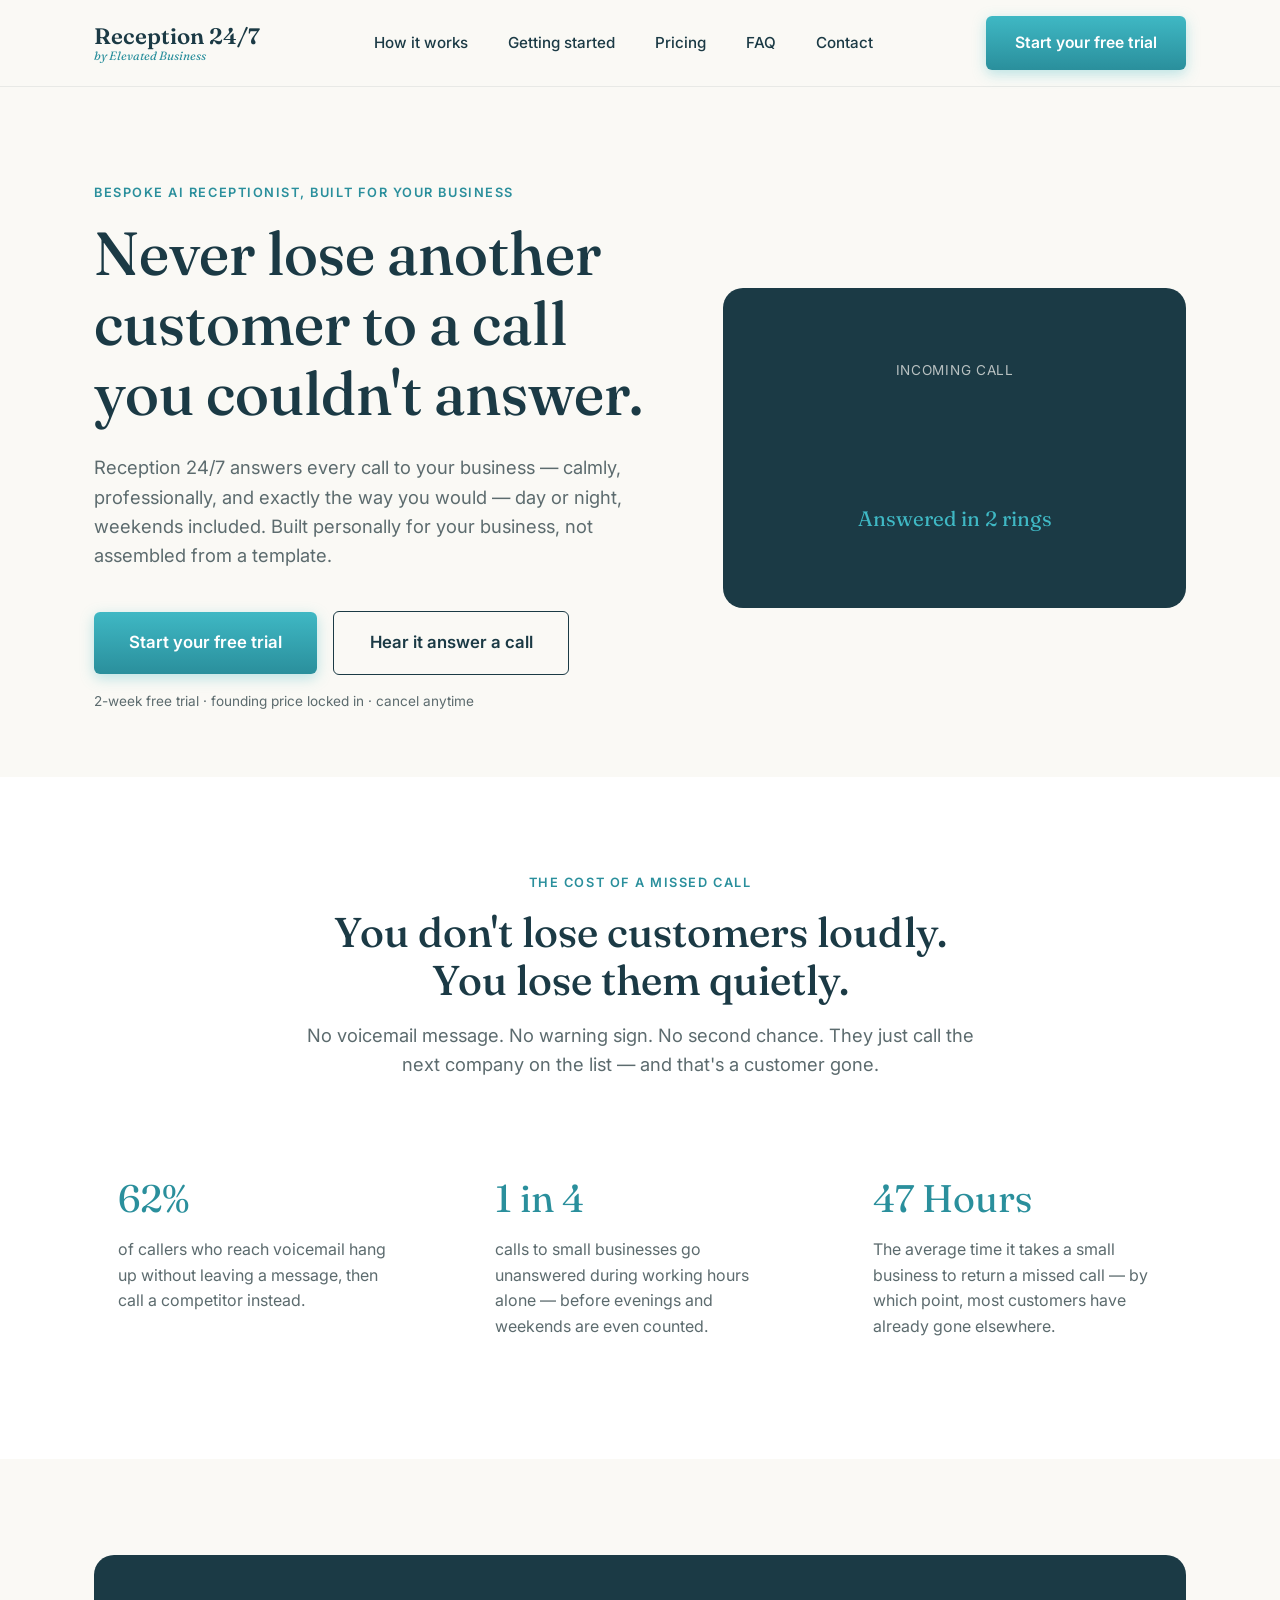
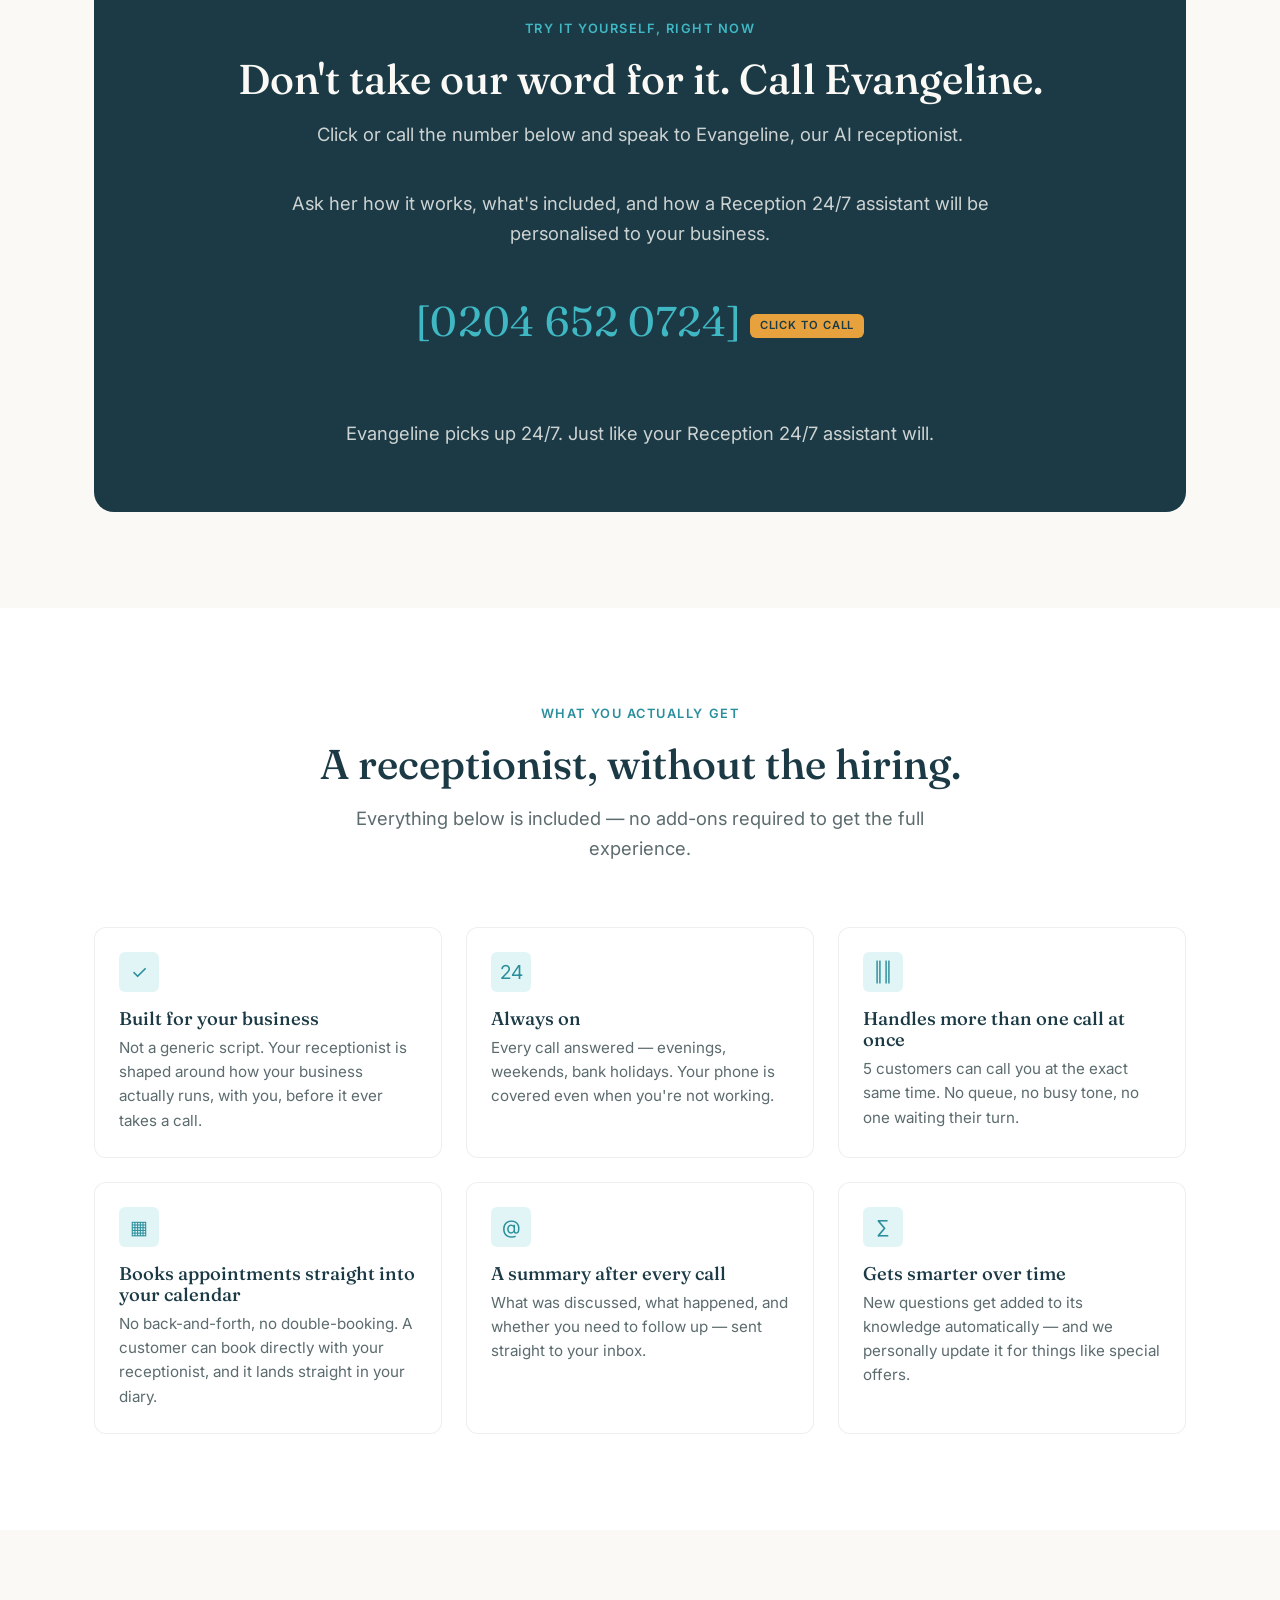
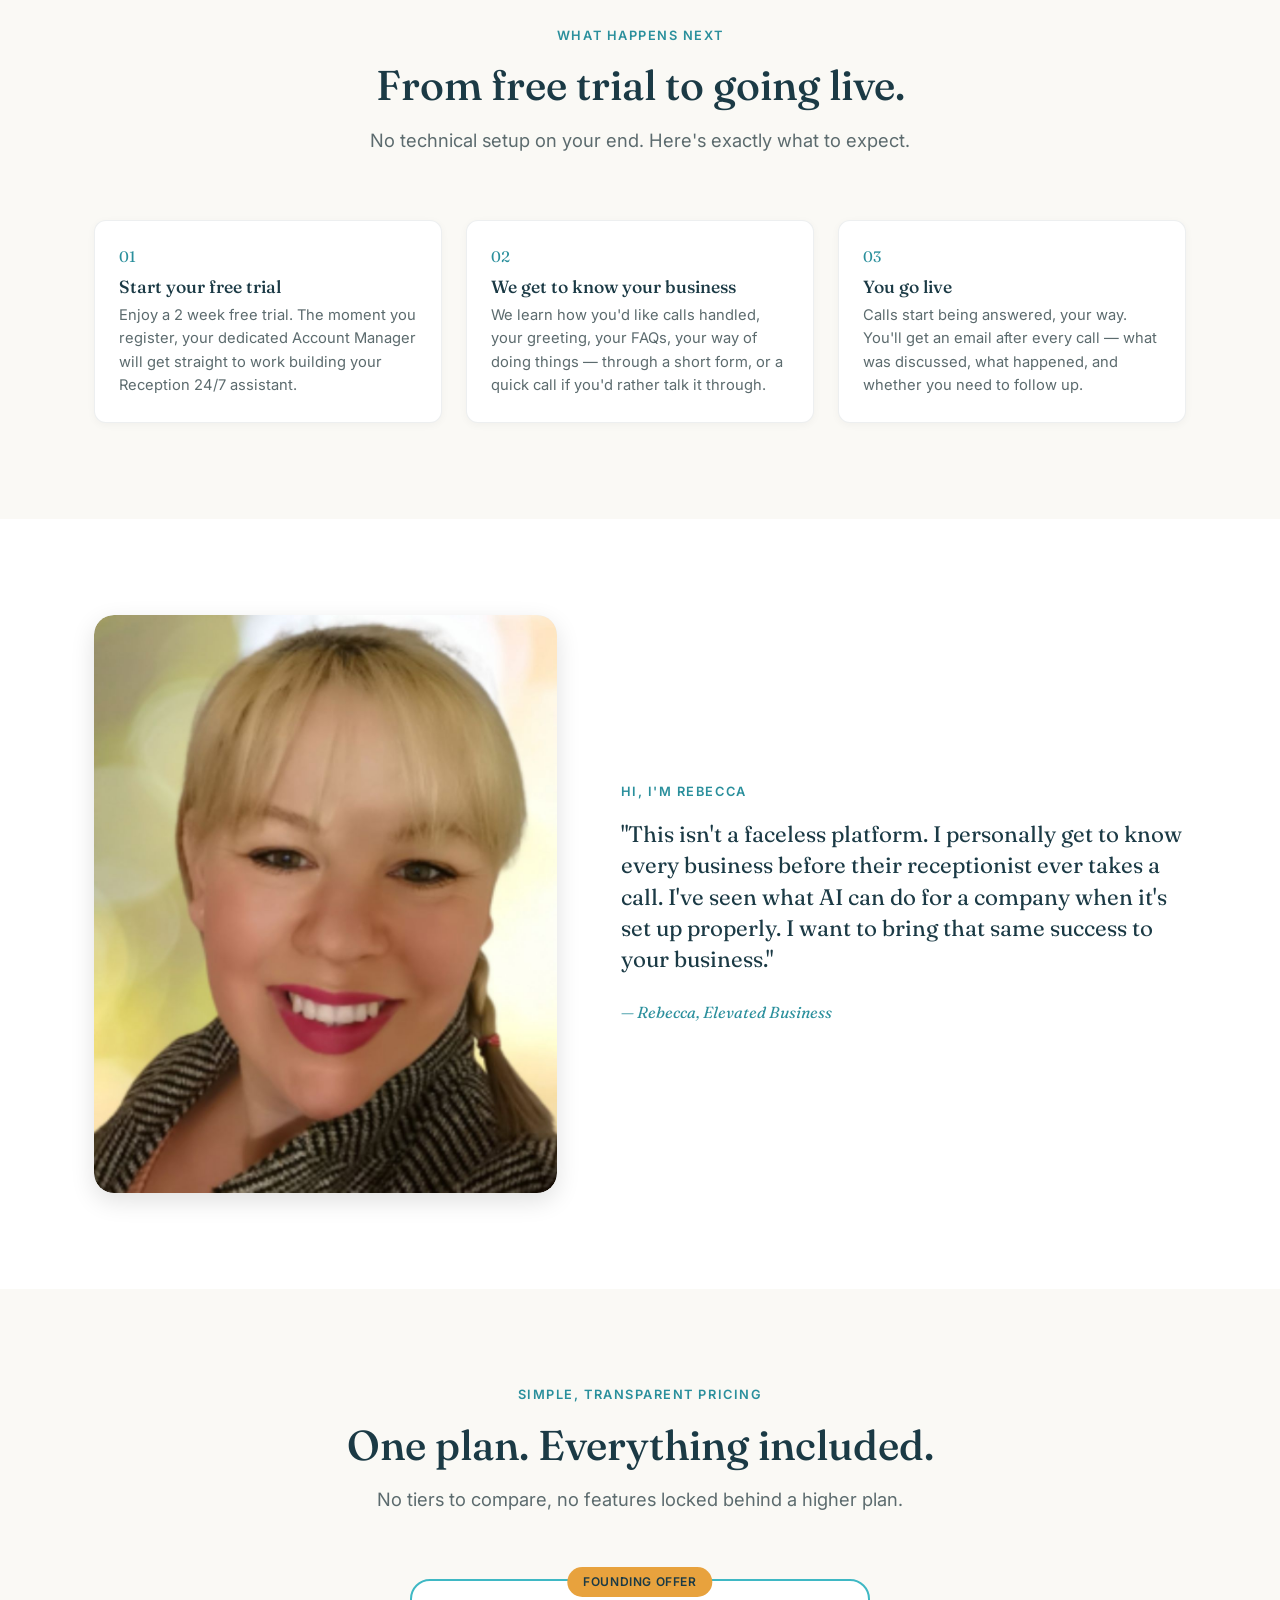
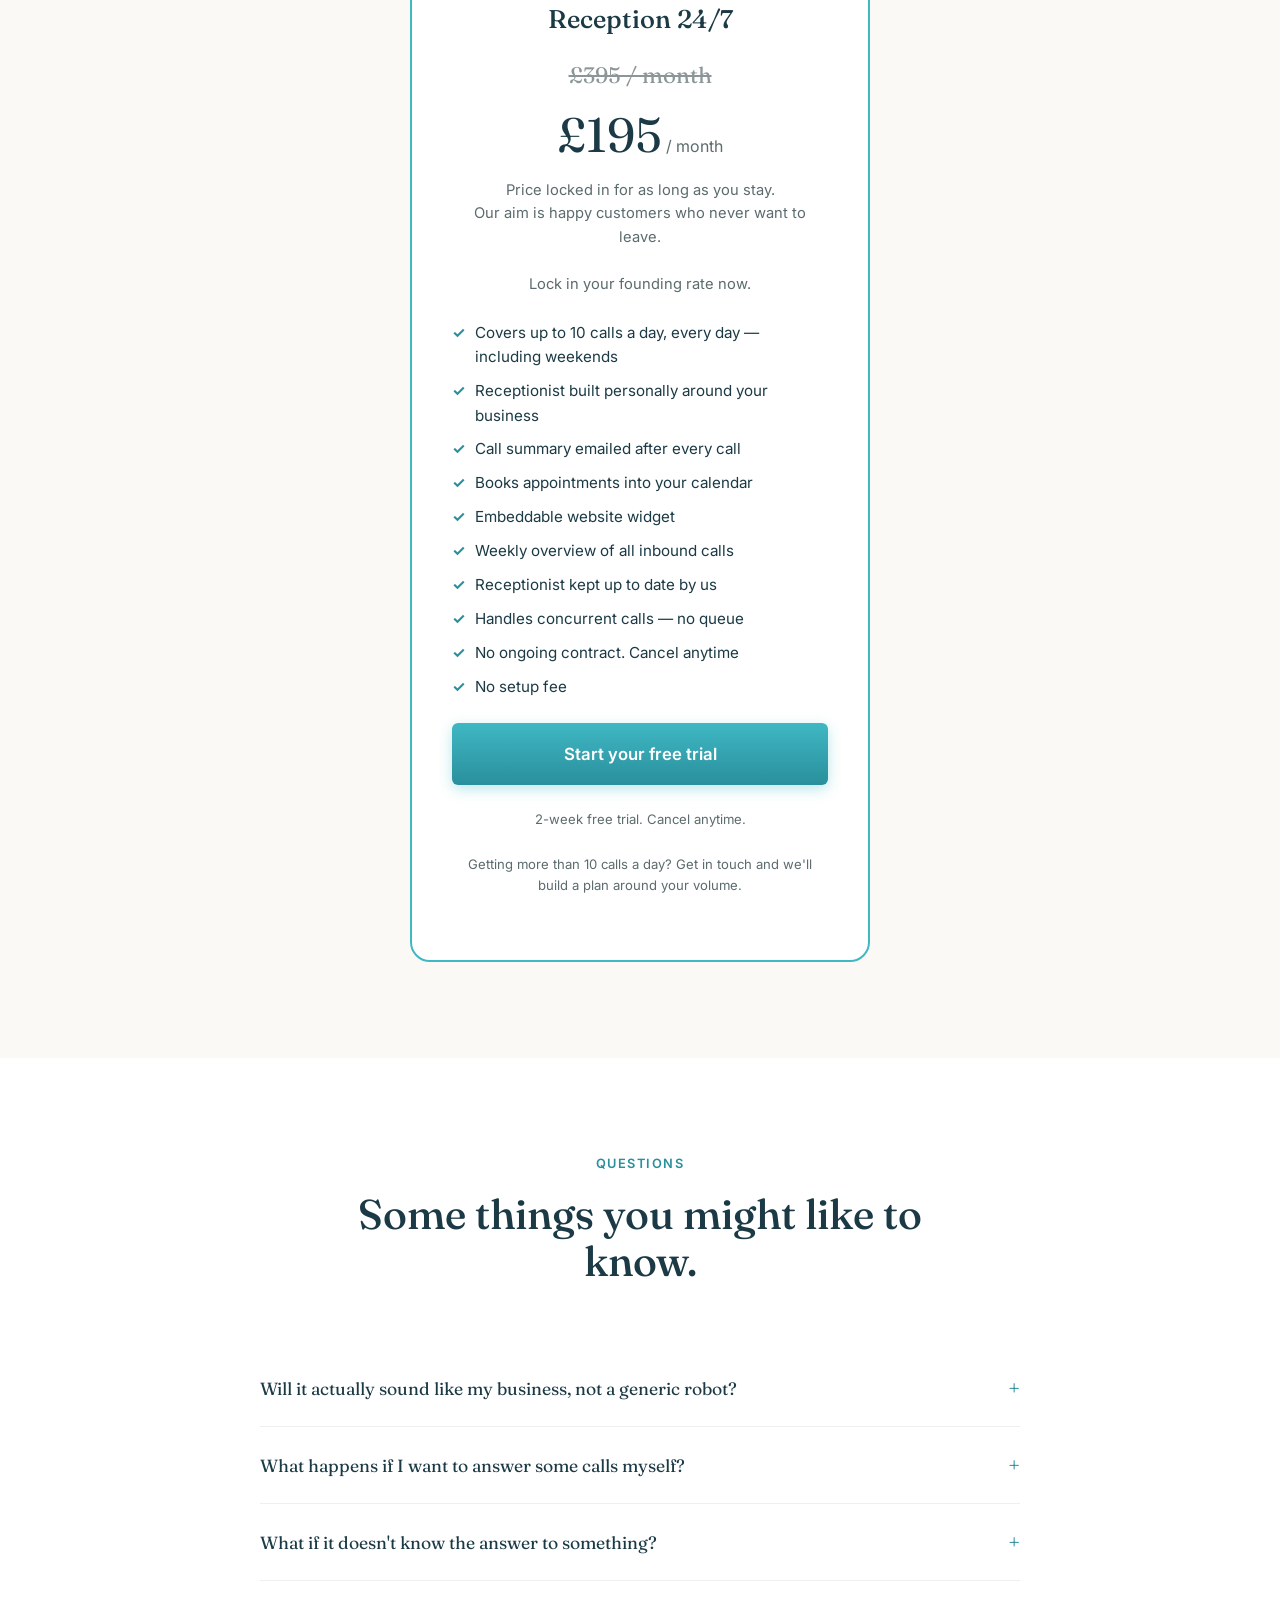
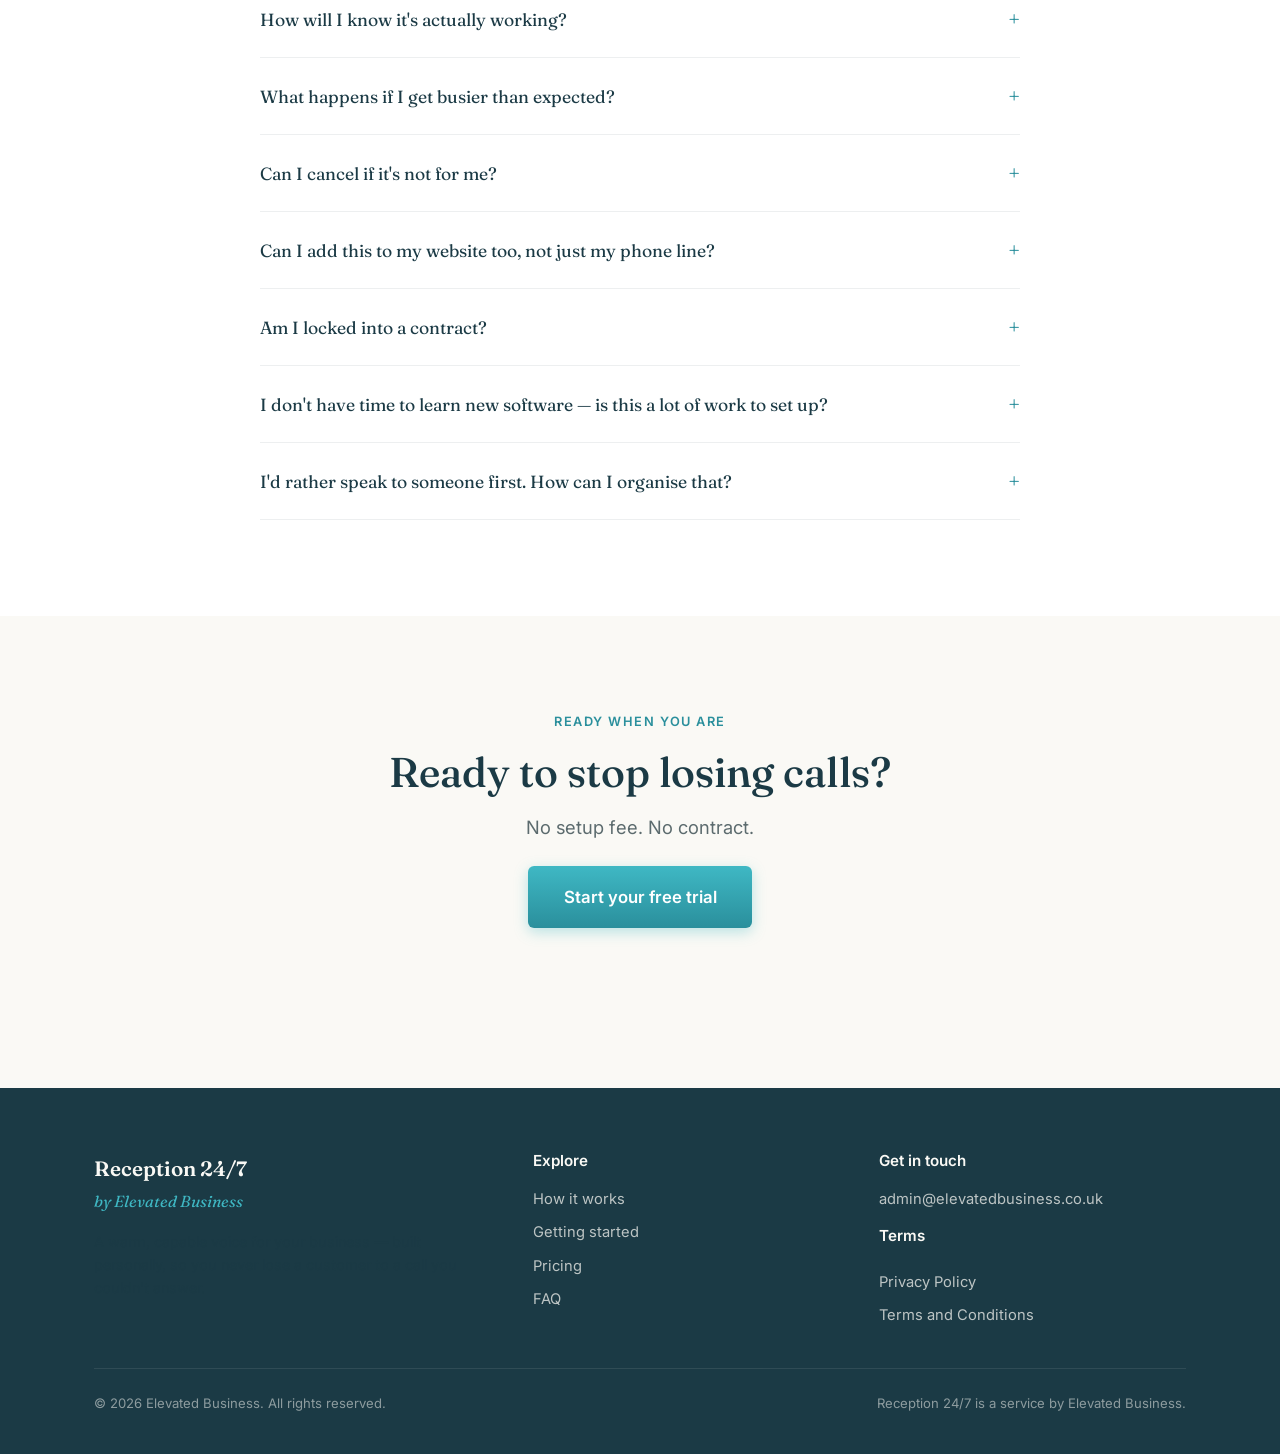
==== index.html @ e518d50b "-" ====
<!DOCTYPE html>
<html lang="en">
<head>
<meta charset="UTF-8">
<meta name="viewport" content="width=device-width, initial-scale=1.0">
<title>Reception 24/7 — Never miss another call | by Elevated Business</title>
<meta name="description" content="A warm, capable AI receptionist that answers every call, books appointments, and handles your customers like you would — built personally for your business, not assembled from a template.">

<!-- Google Fonts: Fraunces (display) + Inter (body) -->
<link rel="preconnect" href="https://fonts.googleapis.com">
<link rel="preconnect" href="https://fonts.gstatic.com" crossorigin>
<link href="https://fonts.googleapis.com/css2?family=Fraunces:ital,wght@0,400;0,500;0,600;1,400;1,500&family=Inter:wght@400;500;600;700&display=swap" rel="stylesheet">

<link rel="stylesheet" href="css/style.css">

<link rel="icon" type="image/png" href="/favicon-96x96.png" sizes="96x96" />
<link rel="icon" type="image/svg+xml" href="/favicon.svg" />
<link rel="shortcut icon" href="/favicon.ico" />
<link rel="apple-touch-icon" sizes="180x180" href="/apple-touch-icon.png" />
<meta name="apple-mobile-web-app-title" content="Reception 24/7" />
<link rel="manifest" href="/site.webmanifest" />
</head>
<body>

<!-- ================= HEADER ================= -->
<header class="site-header">
  <div class="container">
    <a href="#top" class="brand">
      <span class="brand-name">Reception 24/7</span>
      <span class="brand-byline">by Elevated Business</span>
    </a>
    <nav class="main-nav" aria-label="Main navigation">
      <ul>
        <li><a href="#how-it-works">How it works</a></li>
        <li><a href="#join">Getting started</a></li>
        <li><a href="#pricing">Pricing</a></li>
        <li><a href="#faq">FAQ</a></li>
        <li><a href="#contact">Contact</a></li>
      </ul>
    </nav>
    <div class="header-cta">
      <a href="#pricing" class="btn btn-primary">Start your free trial</a>
    </div>
    <button class="nav-toggle" aria-label="Open menu">☰</button>
  </div>
</header>

<!-- ================= HERO ================= -->
<section class="hero section-cream" id="top">
  <div class="container hero-grid">
    <div>
      <span class="eyebrow">Bespoke AI receptionist, built for your business</span>
      <h1>Never lose another customer to a call you couldn't answer.</h1>
      <p class="lede">Reception 24/7 answers every call to your business — calmly, professionally, and exactly the way you would — day or night, weekends included. Built personally for your business, not assembled from a template.</p>
      <div class="cta-row">
        <a href="#pricing" class="btn btn-primary btn-lg">Start your free trial</a>
        <a href="#demo" class="btn btn-ghost btn-lg">Hear it answer a call</a>
      </div>
      <p class="hero-note">2-week free trial · founding price locked in · cancel anytime</p>
    </div>
    <div class="hero-visual">
      <span class="call-label">Incoming call</span>
      <div class="waveform" aria-hidden="true">
        <span class="bar"></span><span class="bar"></span><span class="bar"></span><span class="bar"></span>
        <span class="bar"></span><span class="bar"></span><span class="bar"></span><span class="bar"></span>
        <span class="bar"></span><span class="bar"></span><span class="bar"></span><span class="bar"></span>
      </div>
      <span class="call-status">Answered in 2 rings</span>
    </div>
  </div>
</section>

<!-- ================= PROBLEM ================= -->
<section class="section-white">
  <div class="container">
    <div class="section-head">
      <span class="eyebrow">The cost of a missed call</span>
      <h2>You don't lose customers loudly. You lose them quietly.</h2>
      <p class="lede">No voicemail message. No warning sign. No second chance. They just call the next company on the list — and that's a customer gone.</p>
    </div>
    <div class="problem-grid">
      <div class="problem-card">
        <div class="stat">62%</div>
        <p>of callers who reach voicemail hang up without leaving a message, then call a competitor instead.</p>
      </div>
      <div class="problem-card">
        <div class="stat">1 in 4</div>
        <p>calls to small businesses go unanswered during working hours alone — before evenings and weekends are even counted.</p>
      </div>
      <div class="problem-card">
        <div class="stat">47 Hours</div>
        <p>The average time it takes a small business to return a missed call — by which point, most customers have already gone elsewhere.</p>
      </div>
    </div>
  </div>
</section>

<!-- ================= LIVE DEMO ================= -->
<section class="section-cream" id="demo">
  <div class="container">
    <div class="demo-block">
      <span class="eyebrow" style="color: var(--color-azure);">Try it yourself, right now</span>
      <h2>Don't take our word for it. Call Evangeline.</h2>
        <p class="lede">Click or call the number below and speak to Evangeline, our AI receptionist.</p>
        <p class="lede">Ask her how it works, what's included, and how a Reception 24/7 assistant will be personalised to your business.</p>
      <div class="demo-number">
        [0204 652 0724]<span class="placeholder-flag">Click to call</span>
      </div>
      <div class="waveform small" aria-hidden="true">
      <span class="bar"></span><span class="bar"></span><span class="bar"></span><span class="bar"></span>
        <span class="bar"></span><span class="bar"></span><span class="bar"></span><span class="bar"></span>
        <span class="bar"></span><span class="bar"></span><span class="bar"></span><span class="bar"></span>
      </div>
      <p class="lede" style="margin: 0 auto;">Evangeline picks up 24/7. Just like your Reception 24/7 assistant will.</p>
    </div>
  </div>
</section>

<!-- ================= HOW IT WORKS / FEATURES ================= -->
<section class="section-white" id="how-it-works">
  <div class="container">
    <div class="section-head">
      <span class="eyebrow">What you actually get</span>
      <h2>A receptionist, without the hiring.</h2>
      <p class="lede">Everything below is included — no add-ons required to get the full experience.</p>
    </div>
    <div class="feature-grid">
      <div class="feature-card">
        <div class="icon">✓</div>
        <h3>Built for your business</h3>
        <p>Not a generic script. Your receptionist is shaped around how your business actually runs, with you, before it ever takes a call.</p>
      </div>
      <div class="feature-card">
        <div class="icon">24</div>
        <h3>Always on</h3>
        <p>Every call answered — evenings, weekends, bank holidays. Your phone is covered even when you're not working.</p>
      </div>
      <div class="feature-card">
        <div class="icon">‖‖</div>
        <h3>Handles more than one call at once</h3>
        <p>5 customers can call you at the exact same time. No queue, no busy tone, no one waiting their turn.</p>
      </div>
      <div class="feature-card">
        <div class="icon">▦</div>
        <h3>Books appointments straight into your calendar</h3>
        <p>No back-and-forth, no double-booking. A customer can book directly with your receptionist, and it lands straight in your diary.</p>
      </div>
      <div class="feature-card">
        <div class="icon">@</div>
        <h3>A summary after every call</h3>
        <p>What was discussed, what happened, and whether you need to follow up — sent straight to your inbox.</p>
      </div>
      <div class="feature-card">
        <div class="icon">∑</div>
        <h3>Gets smarter over time</h3>
        <p>New questions get added to its knowledge automatically — and we personally update it for things like special offers.</p>
      </div>
    </div>
</section>

<!-- ================= WHAT HAPPENS WHEN YOU JOIN ================= -->
<section class="section-cream" id="join">
  <div class="container">
    <div class="section-head">
      <span class="eyebrow">What happens next</span>
      <h2>From free trial to going live.</h2>
      <p class="lede">No technical setup on your end. Here's exactly what to expect.</p>
    </div>
    <div class="journey-grid">
      <div class="journey-step">
        <div class="step-num">01</div>
        <h3>Start your free trial</h3>
        <p>Enjoy a 2 week free trial. The moment you register, your dedicated Account Manager will get straight to work building your Reception 24/7 assistant.</p>
      </div>
      <div class="journey-step">
        <div class="step-num">02</div>
        <h3>We get to know your business</h3>
        <p>We learn how you'd like calls handled, your greeting, your FAQs, your way of doing things — through a short form, or a quick call if you'd rather talk it through.</p>
      </div>
      <div class="journey-step">
        <div class="step-num">03</div>
        <h3>You go live</h3>
        <p>Calls start being answered, your way. You'll get an email after every call — what was discussed, what happened, and whether you need to follow up.</p>
      </div>
    </div>
  </div>
</section>

<!-- ================= TRUST / PERSONAL ================= -->
<section class="section-white">
  <div class="container trust-grid">
    <div class="trust-portrait">
      <img src="images/rebecca_portrait.jpg" alt="Rebecca, founder of Elevated Business">
    </div>
    <div>
      <span class="eyebrow">Hi, I'm Rebecca</span>
      <p class="trust-quote">"This isn't a faceless platform. I personally get to know every business before their receptionist ever takes a call. I've seen what AI can do for a company when it's set up properly. I want to bring that same success to your business."</p>
      <p class="trust-signature">— Rebecca, Elevated Business</p>
    </div>
  </div>
</section>

<!-- ================= PRICING ================= -->
<section class="section-cream" id="pricing">
  <div class="container">
    <div class="section-head">
      <span class="eyebrow">Simple, transparent pricing</span>
      <h2>One plan. Everything included.</h2>
      <p class="lede">No tiers to compare, no features locked behind a higher plan.</p>
    </div>
    <div class="pricing-wrap">
      <div class="pricing-card">
      <span class="pricing-badge">Founding Offer</span>        <h3>Reception 24/7</h3>
        <div class="price-row">
<span class="price-strike">£395 / month</span>
  <div class="price-main">
    <span class="price-now">£195</span>
    <span class="price-period">/ month</span>
  </div>
</div>
        <p class="price-sub">Price locked in for as long as you stay.<br>Our aim is happy customers who never want to leave.</p>
        <p class="price-sub price-sub-urgent">Lock in your founding rate now.</p>
        <ul class="price-features">
          <li><span class="tick">✓</span> Covers up to 10 calls a day, every day — including weekends</li>
          <li><span class="tick">✓</span> Receptionist built personally around your business</li>
          <li><span class="tick">✓</span> Call summary emailed after every call</li>
          <li><span class="tick">✓</span> Books appointments into your calendar</li>
          <li><span class="tick">✓</span> Embeddable website widget</li>
          <li><span class="tick">✓</span> Weekly overview of all inbound calls</li>
          <li><span class="tick">✓</span> Receptionist kept up to date by us</li>
          <li><span class="tick">✓</span> Handles concurrent calls — no queue</li>
          <li><span class="tick">✓</span> No ongoing contract. Cancel anytime</li>
          <li><span class="tick">✓</span> No setup fee</li>
        </ul>
        <a href="https://buy.stripe.com/aFa28q2HSdRKf3qeQ1fnO00" class="btn btn-primary btn-lg" style="width: 100%;">Start your free trial</a>
        <p class="price-fineprint">2-week free trial. Cancel anytime.</p>
        <p class="price-fineprint">Getting more than 10 calls a day? Get in touch and we'll build a plan around your volume.</p>
      </div>
    </div>
  </div>
</section>

<!-- ================= FAQ ================= -->
<section class="section-white" id="faq">
  <div class="container">
    <div class="section-head">
      <span class="eyebrow">Questions</span>
      <h2>Some things you might like to know.</h2>
    </div>
    <div class="faq-list">

      <div class="faq-item">
        <button class="faq-question" aria-expanded="false">
          <span>Will it actually sound like my business, not a generic robot?</span>
          <span class="faq-toggle" aria-hidden="true">+</span>
        </button>
        <div class="faq-answer">
          <div class="faq-answer-inner">
            <p>Every receptionist is built bespoke for you, not handed over as a template. Before yours ever takes a real call, we go through your greeting, your common questions, and how you'd like things handled, together. You'll hear it before it goes live.</p>
          </div>
        </div>
      </div>

      <div class="faq-item">
        <button class="faq-question" aria-expanded="false">
          <span>What happens if I want to answer some calls myself?</span>
          <span class="faq-toggle" aria-hidden="true">+</span>
        </button>
        <div class="faq-answer">
          <div class="faq-answer-inner">
            <p>You can add a time delay on when your Receptionists answers calls, giving you time to answer if you wish, and forward on to Reception 24/7 if you're too busy.</p>
          </div>
        </div>
      </div>

      <div class="faq-item">
        <button class="faq-question" aria-expanded="false">
          <span>What if it doesn't know the answer to something?</span>
          <span class="faq-toggle" aria-hidden="true">+</span>
        </button>
        <div class="faq-answer">
          <div class="faq-answer-inner">
            <p>Any new question the AI Receptionist can't answer gets added to its knowledge, and we personally review and update it for anything seasonal — like changed hours over Christmas. It only gets better the longer it runs.</p>
          </div>
        </div>
      </div>

      <div class="faq-item">
        <button class="faq-question" aria-expanded="false">
          <span>How will I know it's actually working?</span>
          <span class="faq-toggle" aria-hidden="true">+</span>
        </button>
        <div class="faq-answer">
          <div class="faq-answer-inner">
            <p>You'll get a summary after every single call — what was discussed, what happened, and whether you need to do anything next. You'll also get a weekly overview so you can see the full picture at a glance. Nothing happens silently.</p>
          </div>
        </div>
      </div>

      <div class="faq-item">
        <button class="faq-question" aria-expanded="false">
          <span>What happens if I get busier than expected?</span>
          <span class="faq-toggle" aria-hidden="true">+</span>
        </button>
        <div class="faq-answer">
          <div class="faq-answer-inner">
            <p>Your plan comfortably covers up to 10 calls a day, every day, including weekends (or 300 calls per month). Consistently going beyond that usually means it's time for a plan built around your actual volume — get in touch and we'll sort that with you.</p>
          </div>
        </div>
      </div>

      <div class="faq-item">
        <button class="faq-question" aria-expanded="false">
          <span>Can I cancel if it's not for me?</span>
          <span class="faq-toggle" aria-hidden="true">+</span>
        </button>
        <div class="faq-answer">
          <div class="faq-answer-inner">
            <p>Yes, you can cancel anytime. This includes during your free trial, before you're ever charged. There's no contract, just a simple month-to-month plan, so you're never locked into anything.</p>
          </div>
        </div>
      </div>

      <div class="faq-item">
        <button class="faq-question" aria-expanded="false">
          <span>Can I add this to my website too, not just my phone line?</span>
          <span class="faq-toggle" aria-hidden="true">+</span>
        </button>
        <div class="faq-answer">
          <div class="faq-answer-inner">
            <p>Sure can. We'll creat an embeddable voice widget that lets visitors speak to your receptionist directly from your own website. We'll even install the widget for you.</p>
          </div>
        </div>
      </div>

      <div class="faq-item">
        <button class="faq-question" aria-expanded="false">
          <span>Am I locked into a contract?</span>
          <span class="faq-toggle" aria-hidden="true">+</span>
        </button>
        <div class="faq-answer">
          <div class="faq-answer-inner">
            <p>No. It's month to month, with no contract and no commitment beyond that. Your founding price stays locked in for as long as you stay with us — but you're never tied in.</p>
          </div>
        </div>
      </div>

      <div class="faq-item">
        <button class="faq-question" aria-expanded="false">
          <span>I don't have time to learn new software — is this a lot of work to set up?</span>
          <span class="faq-toggle" aria-hidden="true">+</span>
        </button>
        <div class="faq-answer">
          <div class="faq-answer-inner">
            <p>None at all on your end. We build your receptionist for you. Most information can be gathered from your website, through a short form or a quick call, and there's nothing to install, configure, or manage yourself.</p>
          </div>
        </div>
      </div>

      <div class="faq-item">
        <button class="faq-question" aria-expanded="false">
          <span>I'd rather speak to someone first. How can I organise that?</span>
          <span class="faq-toggle" aria-hidden="true">+</span>
        </button>
        <div class="faq-answer">
          <div class="faq-answer-inner">
            <p>Simply drop us an email at admin@elevatedbusiness.co.uk and we'll organise a convenient time to meet online.</p>
          </div>
        </div>
      </div>

    </div>
  </div>
</section>

<!-- ================= FINAL CTA ================= -->
<section class="section-cream" id="final-cta">
  <div class="container">
    <div class="section-head">
      <span class="eyebrow">Ready when you are</span>
      <h2>Ready to stop losing calls?</h2>
      <p class="lede">No setup fee. No contract.</p>
      <a href="#pricing" class="btn btn-primary btn-lg">Start your free trial</a>
    </div>
  </div>
</section>

<!-- ================= FOOTER / CONTACT ================= -->
<footer class="site-footer" id="contact">
  <div class="container">
    <div class="footer-grid">
      <div>
        <span class="brand-name" style="color: var(--color-cream); font-size: 1.3rem;">Reception 24/7</span>
        <p class="byline" style="color: var(--color-azure); display: block; margin-top: 0.2rem; margin-bottom: var(--space-sm);">by Elevated Business</p>
        <p style="font-size: 0.9rem; max-width: 28em;">A warm, capable voice for your business — built personally, so you never lose a customer to a call you couldn't answer.</p>
      </div>
      <div>
        <h4>Explore</h4>
        <ul>
          <li><a href="#how-it-works">How it works</a></li>
          <li><a href="#join">Getting started</a></li>
          <li><a href="#pricing">Pricing</a></li>
          <li><a href="#faq">FAQ</a></li>
        </ul>
      </div>
      <div>
        <h4>Get in touch</h4>
        <ul>
          <li><a href="mailto:admin@elevatedbusiness.co.uk">admin@elevatedbusiness.co.uk</a></li>
          <p ___
          </p>
          <h4>Terms</h4>
        <ul>
          <li><a href="https://elevatedbusiness.co.uk/privacy-policy">Privacy Policy</a></li>
          <li><a href="https://elevatedbusiness.co.uk/terms-conditions">Terms and Conditions</a></li>
        </ul>
      </div>
    </div>
    <div class="footer-bottom">
      <span>&copy; 2026 Elevated Business. All rights reserved.</span>
      <span>Reception 24/7 is a service by Elevated Business.</span>
    </div>
  </div>
</footer>

<script src="js/main.js"></script>
</body>
</html>
---- css/style.css ----
/* ============================================
   Reception 24/7 — by Elevated Business
   ============================================ */

:root {
  /* Color tokens */
  --color-ink: #1B3A45;
  --color-azure: #3FB8C4;
  --color-azure-deep: #2A8F9C;
  --color-cream: #FAF9F5;
  --color-slate: #5C6B6E;
  --color-gold: #E8A23D;
  --color-white: #FFFFFF;
  --color-ink-10: rgba(27, 58, 69, 0.08);
  --color-ink-20: rgba(27, 58, 69, 0.16);

  /* Type */
  --font-display: 'Fraunces', Georgia, serif;
  --font-body: 'Inter', -apple-system, BlinkMacSystemFont, 'Segoe UI', sans-serif;

  /* Spacing scale */
  --space-xs: 0.5rem;
  --space-sm: 1rem;
  --space-md: 1.5rem;
  --space-lg: 2.5rem;
  --space-xl: 4rem;
  --space-2xl: 6rem;

  /* Radius */
  --radius-sm: 6px;
  --radius-md: 12px;
  --radius-lg: 20px;

  /* Container */
  --max-width: 1140px;
}

/* ---------- Reset ---------- */
* { margin: 0; padding: 0; box-sizing: border-box; }

html { scroll-behavior: smooth; }

@media (prefers-reduced-motion: reduce) {
  html { scroll-behavior: auto; }
  *, *::before, *::after {
    animation-duration: 0.01ms !important;
    animation-iteration-count: 1 !important;
    transition-duration: 0.01ms !important;
  }
}

body {
  font-family: var(--font-body);
  color: var(--color-ink);
  background: var(--color-cream);
  line-height: 1.6;
  font-size: 16px;
  -webkit-font-smoothing: antialiased;
}

img { max-width: 100%; display: block; }

a {
  color: inherit;
  text-decoration: none;
}

button {
  font-family: inherit;
  cursor: pointer;
  border: none;
  background: none;
}

ul { list-style: none; }

/* ---------- Typography ---------- */
h1, h2, h3, h4 {
  font-family: var(--font-display);
  font-weight: 500;
  line-height: 1.15;
  color: var(--color-ink);
}

h1 { font-size: clamp(2.4rem, 5vw, 3.8rem); }
h2 { font-size: clamp(1.8rem, 3.5vw, 2.6rem); }
h3 { font-size: clamp(1.3rem, 2.5vw, 1.6rem); }

p { color: var(--color-ink); }

.eyebrow {
  font-family: var(--font-body);
  font-size: 0.8rem;
  font-weight: 600;
  letter-spacing: 0.12em;
  text-transform: uppercase;
  color: var(--color-azure-deep);
  display: block;
  margin-bottom: var(--space-sm);
}

.lede {
  font-size: 1.15rem;
  color: var(--color-slate);
  max-width: 38em;
}

.byline {
  font-family: var(--font-display);
  font-style: italic;
  font-size: 1rem;
  color: var(--color-azure-deep);
  font-weight: 400;
}

/* ---------- Layout ---------- */
.container {
  max-width: var(--max-width);
  margin: 0 auto;
  padding: 0 var(--space-md);
}

section {
  padding: var(--space-2xl) 0;
}

.section-cream { background: var(--color-cream); }
.section-white { background: var(--color-white); }
.section-ink {
  background: var(--color-ink);
  color: var(--color-cream);
}
.section-ink h2, .section-ink h3 { color: var(--color-cream); }
.section-ink p { color: rgba(250, 249, 245, 0.8); }

.section-head {
  text-align: center;
  max-width: 42em;
  margin: 0 auto var(--space-xl);
}
.section-head .lede { margin: var(--space-sm) auto 0; }

/* ---------- Buttons ---------- */
.btn {
  display: inline-flex;
  align-items: center;
  justify-content: center;
  gap: 0.5rem;
  padding: 0.9rem 1.8rem;
  border-radius: var(--radius-sm);
  font-weight: 600;
  font-size: 0.98rem;
  transition: transform 0.15s ease, box-shadow 0.15s ease, background 0.15s ease;
  white-space: nowrap;
}

.btn-primary {
  background: linear-gradient(180deg, var(--color-azure) 0%, var(--color-azure-deep) 100%);
  color: var(--color-white);
  box-shadow: 0 4px 14px rgba(63, 184, 196, 0.35);
  transition: all 0.2s ease;
}
.btn-primary:hover {
  background: linear-gradient(180deg, var(--color-azure-deep) 0%, var(--color-azure-deep) 100%);
  color: var(--color-white);
  transform: translateY(-2px);
  box-shadow: 0 6px 20px rgba(63, 184, 196, 0.45);
}

.btn-ghost {
  background: transparent;
  color: var(--color-ink);
  border: 1.5px solid var(--color-ink);
}
.btn-ghost:hover {
  background: var(--color-ink);
  color: var(--color-cream);
}

.btn-ghost-light {
  background: transparent;
  color: var(--color-cream);
  border: 1.5px solid rgba(250, 249, 245, 0.4);
}
.btn-ghost-light:hover {
  background: var(--color-cream);
  color: var(--color-ink);
}

.btn-lg { padding: 1.1rem 2.2rem; font-size: 1.05rem; }

.cta-row {
  display: flex;
  gap: var(--space-sm);
  flex-wrap: wrap;
  align-items: center;
}

/* ---------- Header / Nav ---------- */
.site-header {
  position: sticky;
  top: 0;
  z-index: 100;
  background: rgba(250, 249, 245, 0.92);
  backdrop-filter: blur(8px);
  border-bottom: 1px solid var(--color-ink-10);
}

.site-header .container {
  display: flex;
  align-items: center;
  justify-content: space-between;
  padding-top: var(--space-sm);
  padding-bottom: var(--space-sm);
  position: relative;
}

.brand {
  display: flex;
  flex-direction: column;
  line-height: 1.1;
}
.brand-name {
  font-family: var(--font-display);
  font-size: 1.4rem;
  font-weight: 600;
  color: var(--color-ink);
}
.brand-byline {
  font-family: var(--font-display);
  font-style: italic;
  font-size: 0.75rem;
  color: var(--color-azure-deep);
}

.main-nav ul {
  display: flex;
  gap: var(--space-lg);
}
.main-nav a {
  font-size: 0.95rem;
  font-weight: 500;
  color: var(--color-ink);
  transition: color 0.15s ease;
}
.main-nav a:hover { color: var(--color-azure-deep); }

.nav-toggle {
  display: none;
  font-size: 1.6rem;
  color: var(--color-ink);
}

@media (max-width: 768px) {
  .main-nav { display: none; }
  .header-cta { display: none; }
  .nav-toggle { display: block; }

  .main-nav.nav-open {
    display: block;
    position: absolute;
    top: 100%;
    left: 0;
    right: 0;
    background: var(--color-cream);
    border-bottom: 1px solid var(--color-ink-10);
    padding: var(--space-sm) 0;
  }
  .main-nav.nav-open ul {
    flex-direction: column;
    gap: var(--space-sm);
    padding: 0 var(--space-md);
  }
}

/* ---------- Hero ---------- */
.hero {
  padding: var(--space-2xl) 0 var(--space-xl);
}

.hero-grid {
  display: grid;
  grid-template-columns: 1.1fr 0.9fr;
  gap: var(--space-xl);
  align-items: center;
}

@media (max-width: 900px) {
  .hero-grid { grid-template-columns: 1fr; }
}

.hero h1 { margin-bottom: var(--space-md); }

.hero .lede { margin-bottom: var(--space-lg); }

.hero-note {
  margin-top: var(--space-sm);
  font-size: 0.85rem;
  color: var(--color-slate);
}

.hero-visual {
  background: var(--color-ink);
  border-radius: var(--radius-lg);
  padding: var(--space-lg);
  position: relative;
  overflow: hidden;
  min-height: 320px;
  display: flex;
  flex-direction: column;
  justify-content: center;
  align-items: center;
  gap: var(--space-sm);
}

.hero-visual .call-label {
  color: var(--color-cream);
  font-size: 0.85rem;
  letter-spacing: 0.05em;
  text-transform: uppercase;
  opacity: 0.7;
}

.hero-visual .call-status {
  color: var(--color-azure);
  font-family: var(--font-display);
  font-size: 1.3rem;
  margin-top: var(--space-xs);
}

.waveform {
  display: flex;
  justify-content: center;
  align-items: center;
  gap: 4px;
  height: 80px;
 padding-bottom: var(--space-sm);
}
.waveform .bar {
  width: 5px;
  border-radius: 3px;
  background: var(--color-azure);
  animation: wave 1.4s ease-in-out infinite;
}
.waveform.small { height: 40px; }
.waveform.small .bar { width: 3px; }

@keyframes wave {
  0%, 100% { height: 18%; }
  50% { height: 100%; }
}

/* staggered delays generated inline per-bar via nth-child */
.waveform .bar:nth-child(1) { animation-delay: 0s; }
.waveform .bar:nth-child(2) { animation-delay: 0.1s; }
.waveform .bar:nth-child(3) { animation-delay: 0.2s; }
.waveform .bar:nth-child(4) { animation-delay: 0.3s; }
.waveform .bar:nth-child(5) { animation-delay: 0.4s; }
.waveform .bar:nth-child(6) { animation-delay: 0.3s; }
.waveform .bar:nth-child(7) { animation-delay: 0.2s; }
.waveform .bar:nth-child(8) { animation-delay: 0.1s; }
.waveform .bar:nth-child(9) { animation-delay: 0s; }
.waveform .bar:nth-child(10) { animation-delay: 0.1s; }
.waveform .bar:nth-child(11) { animation-delay: 0.2s; }
.waveform .bar:nth-child(12) { animation-delay: 0.3s; }

/* ---------- Problem section ---------- */
.problem-grid {
  display: grid;
  grid-template-columns: repeat(3, 1fr);
  gap: var(--space-lg);
  margin-top: var(--space-xl);
}
@media (max-width: 768px) {
  .problem-grid { grid-template-columns: 1fr; }
}

.problem-card {
  padding: var(--space-md);
}
.problem-card .stat {
  font-family: var(--font-display);
  font-size: 2.4rem;
  color: var(--color-azure-deep);
  margin-bottom: var(--space-xs);
}
.problem-card p { color: var(--color-slate); }

/* ---------- Demo call section ---------- */
.demo-block {
  background: var(--color-ink);
  border-radius: var(--radius-lg);
  padding: var(--space-xl) var(--space-lg);
  text-align: center;
  color: var(--color-cream);
}
.demo-block h2 { color: var(--color-cream); margin-bottom: var(--space-sm); }
.demo-block .lede { color: rgba(250,249,245,0.8); margin: 0 auto var(--space-lg); }
.lede {
  margin-bottom: 1rem;
}

.demo-number {
  font-family: var(--font-display);
  font-size: clamp(1.8rem, 4vw, 2.6rem);
  color: var(--color-azure);
  letter-spacing: 0.02em;
  margin: var(--space-md) 0;
}
.demo-number .placeholder-flag {
  display: inline-block;
  font-family: var(--font-body);
  font-size: 0.7rem;
  font-weight: 600;
  letter-spacing: 0.08em;
  text-transform: uppercase;
  color: var(--color-ink);
  background: var(--color-gold);
  padding: 0.2rem 0.6rem;
  border-radius: var(--radius-sm);
  vertical-align: middle;
  margin-left: 0.6rem;
}
/* ---------- Features ---------- */
.feature-grid {
  display: grid;
  grid-template-columns: repeat(3, 1fr);
  gap: var(--space-md);
  margin-top: var(--space-xl);
}
@media (max-width: 900px) {
  .feature-grid { grid-template-columns: repeat(2, 1fr); }
}
@media (max-width: 600px) {
  .feature-grid { grid-template-columns: 1fr; }
}

.feature-card {
  background: var(--color-white);
  border: 1px solid var(--color-ink-10);
  border-radius: var(--radius-md);
  padding: var(--space-md);
}
.feature-card .icon {
  width: 40px;
  height: 40px;
  border-radius: var(--radius-sm);
  background: rgba(63, 184, 196, 0.15);
  color: var(--color-azure-deep);
  display: flex;
  align-items: center;
  justify-content: center;
  margin-bottom: var(--space-sm);
  font-size: 1.2rem;
}
.feature-card h3 { font-size: 1.15rem; margin-bottom: 0.4rem; }
.feature-card p { color: var(--color-slate); font-size: 0.95rem; }
/* ---------- Features: secondary row (tier 2) ---------- */
.feature-row-secondary {
  display: grid;
  grid-template-columns: repeat(2, 1fr);
  gap: var(--space-sm);
  margin-top: var(--space-sm);
}
@media (max-width: 600px) {
  .feature-row-secondary { grid-template-columns: 1fr; }
}

.feature-mini {
  display: flex;
  align-items: flex-start;
  gap: var(--space-sm);
  padding: var(--space-sm);
  border-radius: var(--radius-sm);
}
.feature-mini .icon {
  width: 28px;
  height: 28px;
  border-radius: var(--radius-sm);
  background: rgba(63, 184, 196, 0.1);
  color: var(--color-azure-deep);
  display: flex;
  align-items: center;
  justify-content: center;
  font-size: 0.95rem;
  flex-shrink: 0;
}
.feature-mini h4 { font-size: 0.95rem; margin-bottom: 0.2rem; }
.feature-mini p { color: var(--color-slate); font-size: 0.85rem; margin: 0; }

/* ---------- Journey / steps ---------- */
.journey-grid {
  display: grid;
  grid-template-columns: repeat(3, 1fr);
  gap: var(--space-md);
  margin-top: var(--space-xl);
  position: relative;
}
@media (max-width: 900px) {
  .journey-grid { grid-template-columns: 1fr; gap: var(--space-lg); }
}
.journey-step {
  position: relative;
  text-align: left;
  background: var(--color-white);
  border: 1px solid var(--color-ink-10);
  border-radius: var(--radius-md);
  padding: var(--space-md);
  box-shadow: 0 2px 8px rgba(0, 0, 0, 0.04);
}
.journey-step {
  position: relative;
  text-align: left;
}
.journey-step .step-num {
  font-family: var(--font-display);
  font-size: 0.95rem;
  color: var(--color-azure-deep);
  margin-bottom: var(--space-xs);
}
.journey-step h3 { font-size: 1.1rem; margin-bottom: 0.4rem; }
.journey-step p { color: var(--color-slate); font-size: 0.92rem; }

/* ---------- Trust / personal section ---------- */
.trust-grid {
  display: grid;
  grid-template-columns: 0.9fr 1.1fr;
  gap: var(--space-xl);
  align-items: center;
}
@media (max-width: 900px) {
  .trust-grid { grid-template-columns: 1fr; }
}

.trust-portrait {
  background: var(--color-ink-10);
  border-radius: var(--radius-lg);
  aspect-ratio: 4/5;
  overflow: hidden;
  box-shadow: 0 8px 24px rgba(0, 0, 0, 0.12);
}

.trust-portrait img {
  width: 100%;
  height: 100%;
  object-fit: cover;
  border-radius: var(--radius-lg);
  display: block;
}

.trust-quote {
  font-family: var(--font-display);
  font-size: 1.4rem;
  line-height: 1.4;
  margin-bottom: var(--space-md);
}

.trust-signature {
  font-family: var(--font-display);
  font-style: italic;
  color: var(--color-azure-deep);
}

/* ---------- Pricing ---------- */
.pricing-wrap {
  display: flex;
  justify-content: center;
}

.pricing-card {
  background: var(--color-white);
  border: 2px solid var(--color-azure);
  border-radius: var(--radius-lg);
  padding: var(--space-md) var(--space-lg) var(--space-xl);
  max-width: 460px;
  width: 100%;
  text-align: center;
  position: relative;
}

.pricing-badge {
  position: absolute;
  top: -14px;
  left: 50%;
  transform: translateX(-50%);
  background: var(--color-gold);
  color: var(--color-ink);
  font-size: 0.75rem;
  font-weight: 600;
  letter-spacing: 0.05em;
  text-transform: uppercase;
  padding: 0.35rem 1rem;
  border-radius: 999px;
  white-space: nowrap;
  width: max-content;
  height: auto;
}

.price-row {
  display: flex;
  flex-direction: column;
  align-items: center;
  gap: 0.2rem;
  margin: var(--space-md) 0 0.3rem;
}
.price-strike {
  font-family: var(--font-display);
  font-size: 1.4rem;
  color: var(--color-slate);
  text-decoration: line-through;
  opacity: 0.7;
}
.price-main {
  display: flex;
  align-items: baseline;
  gap: 0.3rem;
}
.price-now {
  font-family: var(--font-display);
  font-size: 3rem;
  color: var(--color-ink);
}
.price-period {
  color: var(--color-slate);
  font-size: 1rem;
}

.price-sub {
  color: var(--color-slate);
  font-size: 0.92rem;
  margin-bottom: var(--space-md);
}

.price-features {
  text-align: left;
  margin: var(--space-md) 0;
  display: flex;
  flex-direction: column;
  gap: 0.6rem;
}
.price-features li {
  display: flex;
  gap: 0.6rem;
  font-size: 0.95rem;
  align-items: flex-start;
}
.price-features li .tick {
  color: var(--color-azure-deep);
  font-weight: 700;
  flex-shrink: 0;
}

.price-fineprint {
  margin-top: var(--space-md);
  font-size: 0.82rem;
  color: var(--color-slate);
}

/* ---------- FAQ ---------- */
.faq-list {
  max-width: 760px;
  margin: var(--space-xl) auto 0;
}

.faq-item {
  border-bottom: 1px solid var(--color-ink-10);
}

.faq-question {
  width: 100%;
  display: flex;
  justify-content: space-between;
  align-items: center;
  padding: var(--space-md) 0;
  font-family: var(--font-display);
  font-size: 1.1rem;
  text-align: left;
  color: var(--color-ink);
}

.faq-question .faq-toggle {
  font-size: 1.4rem;
  color: var(--color-azure-deep);
  transition: transform 0.2s ease;
  flex-shrink: 0;
  margin-left: var(--space-md);
}

.faq-item.open .faq-toggle { transform: rotate(45deg); }

.faq-answer {
  max-height: 0;
  overflow: hidden;
  transition: max-height 0.25s ease;
}

.faq-answer-inner {
  padding-bottom: var(--space-md);
  color: var(--color-slate);
  max-width: 60em;
}

/* ---------- Final CTA ---------- */
#final-cta .lede {
  margin-bottom: var(--space-md);
}

/* ---------- Footer ---------- */
.site-footer {
  background: var(--color-ink);
  color: rgba(250, 249, 245, 0.85);
  padding: var(--space-xl) 0 var(--space-lg);
}

.footer-grid {
  display: grid;
  grid-template-columns: 1.3fr 1fr 1fr;
  gap: var(--space-lg);
  margin-bottom: var(--space-lg);
}
@media (max-width: 768px) {
  .footer-grid { grid-template-columns: 1fr; gap: var(--space-md); }
}

.footer-grid h4 {
  color: var(--color-cream);
  font-size: 0.95rem;
  margin-bottom: var(--space-sm);
  font-family: var(--font-body);
  font-weight: 600;
}

.footer-grid ul { display: flex; flex-direction: column; gap: 0.5rem; }
.footer-grid a { font-size: 0.92rem; opacity: 0.85; transition: opacity 0.15s; }
.footer-grid a:hover { opacity: 1; color: var(--color-azure); }

.footer-bottom {
  border-top: 1px solid rgba(250, 249, 245, 0.15);
  padding-top: var(--space-md);
  font-size: 0.82rem;
  opacity: 0.6;
  display: flex;
  justify-content: space-between;
  flex-wrap: wrap;
  gap: var(--space-sm);
}

/* ---------- Utility ---------- */
.visually-hidden {
  position: absolute;
  width: 1px; height: 1px;
  overflow: hidden;
  clip: rect(0 0 0 0);
  white-space: nowrap;
}

:focus-visible {
  outline: 2px solid var(--color-azure-deep);
  outline-offset: 2px;
}
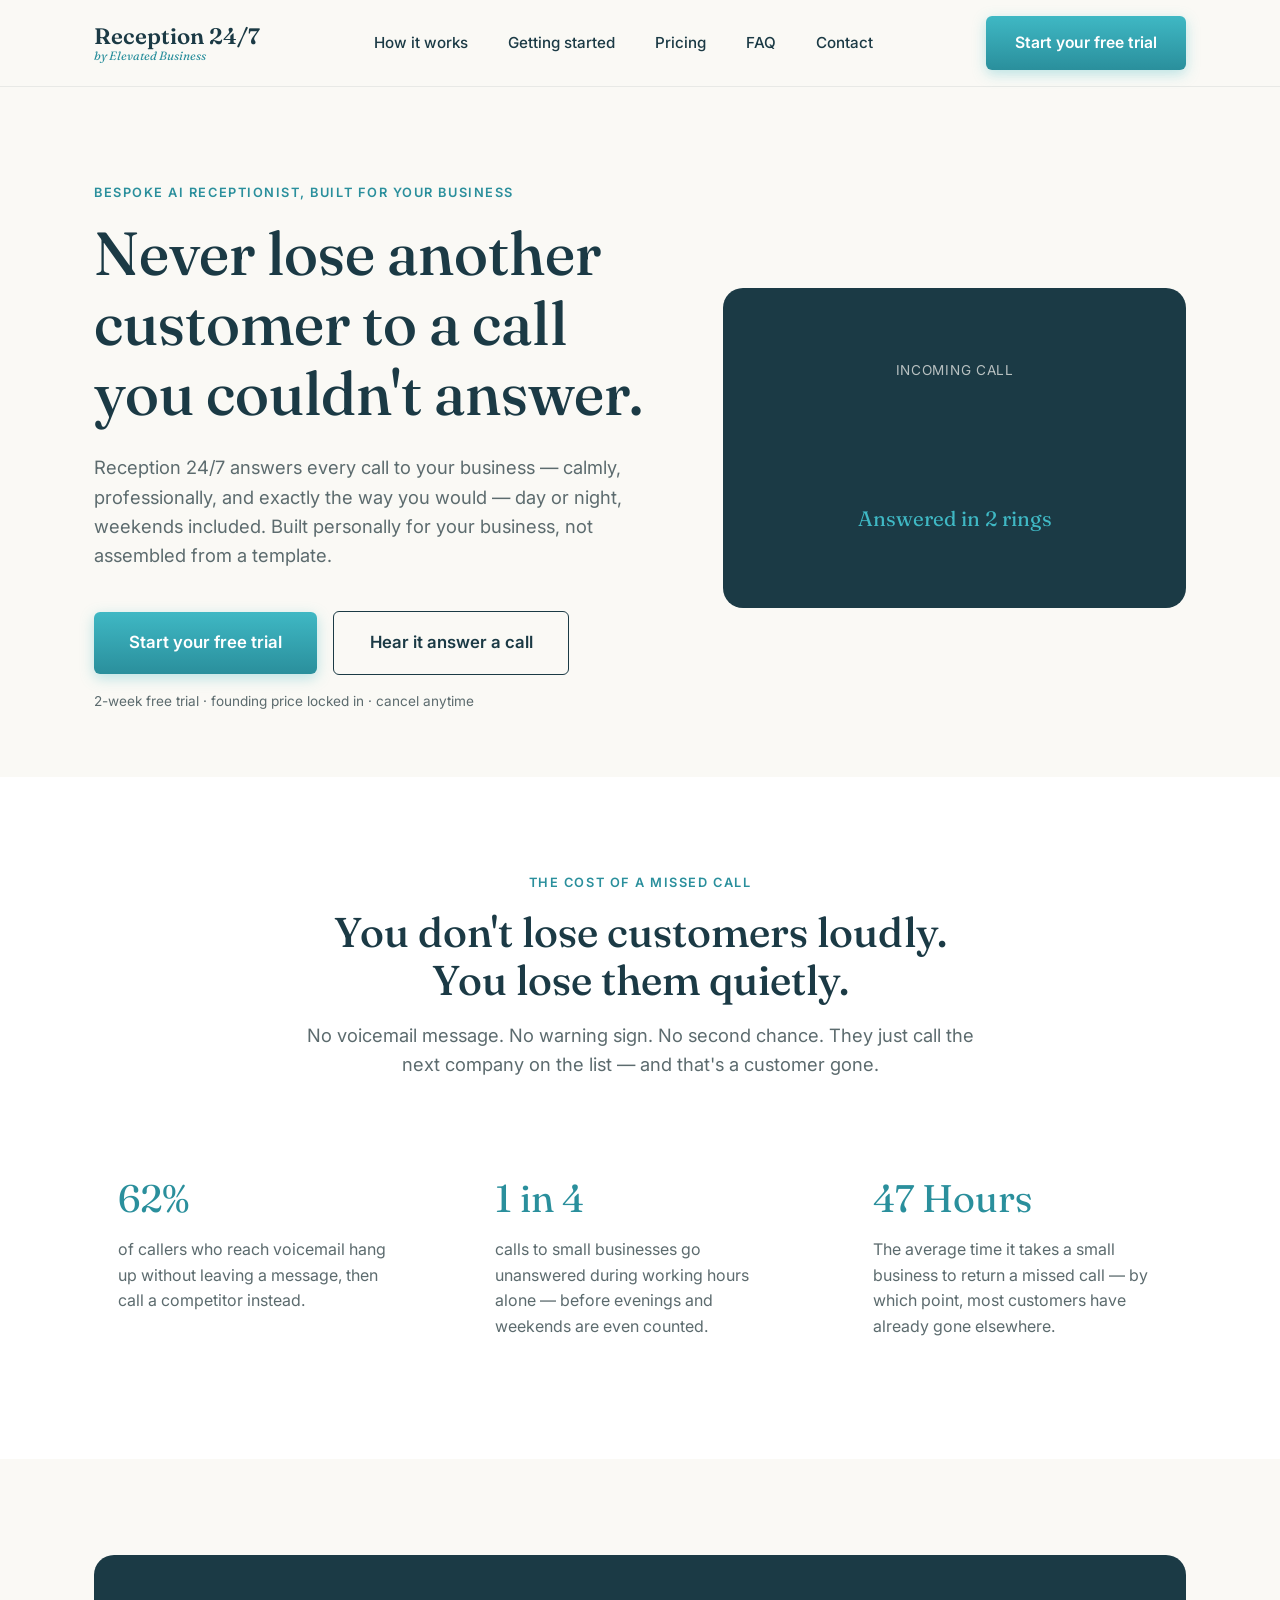
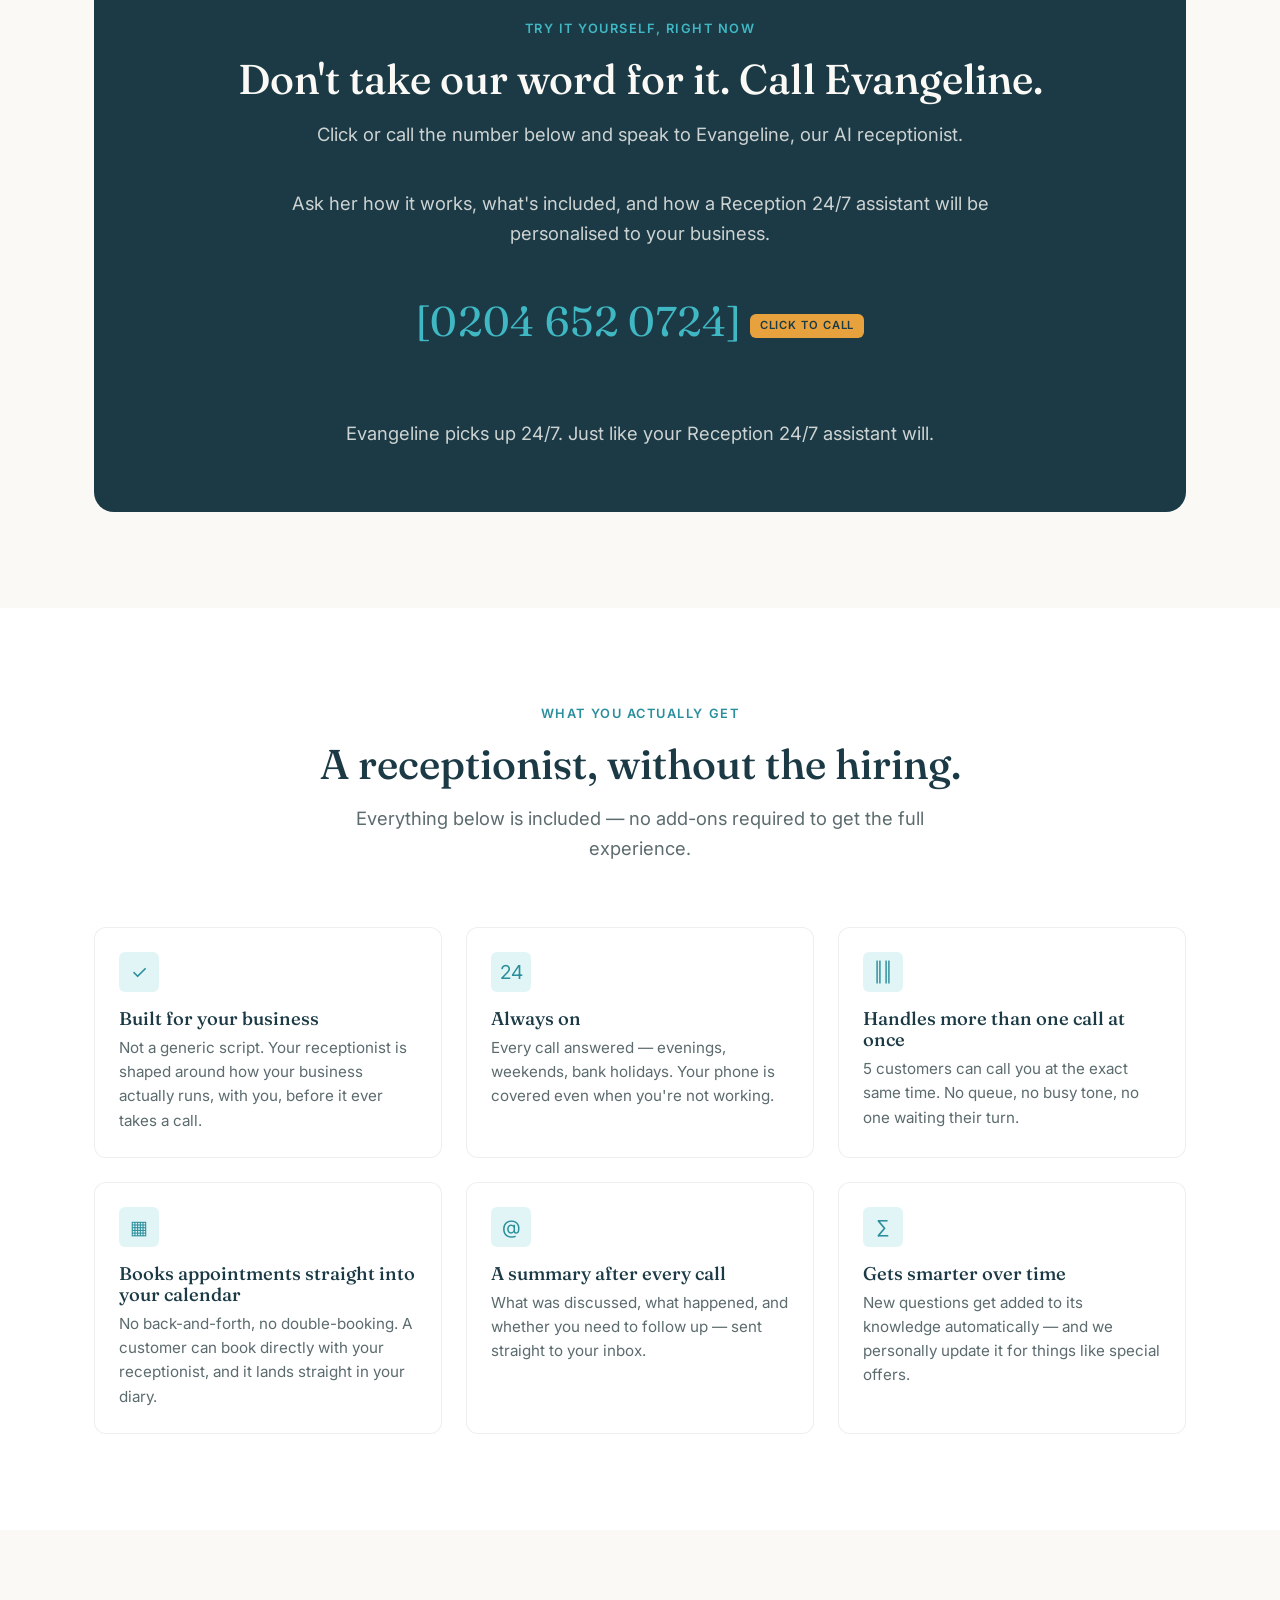
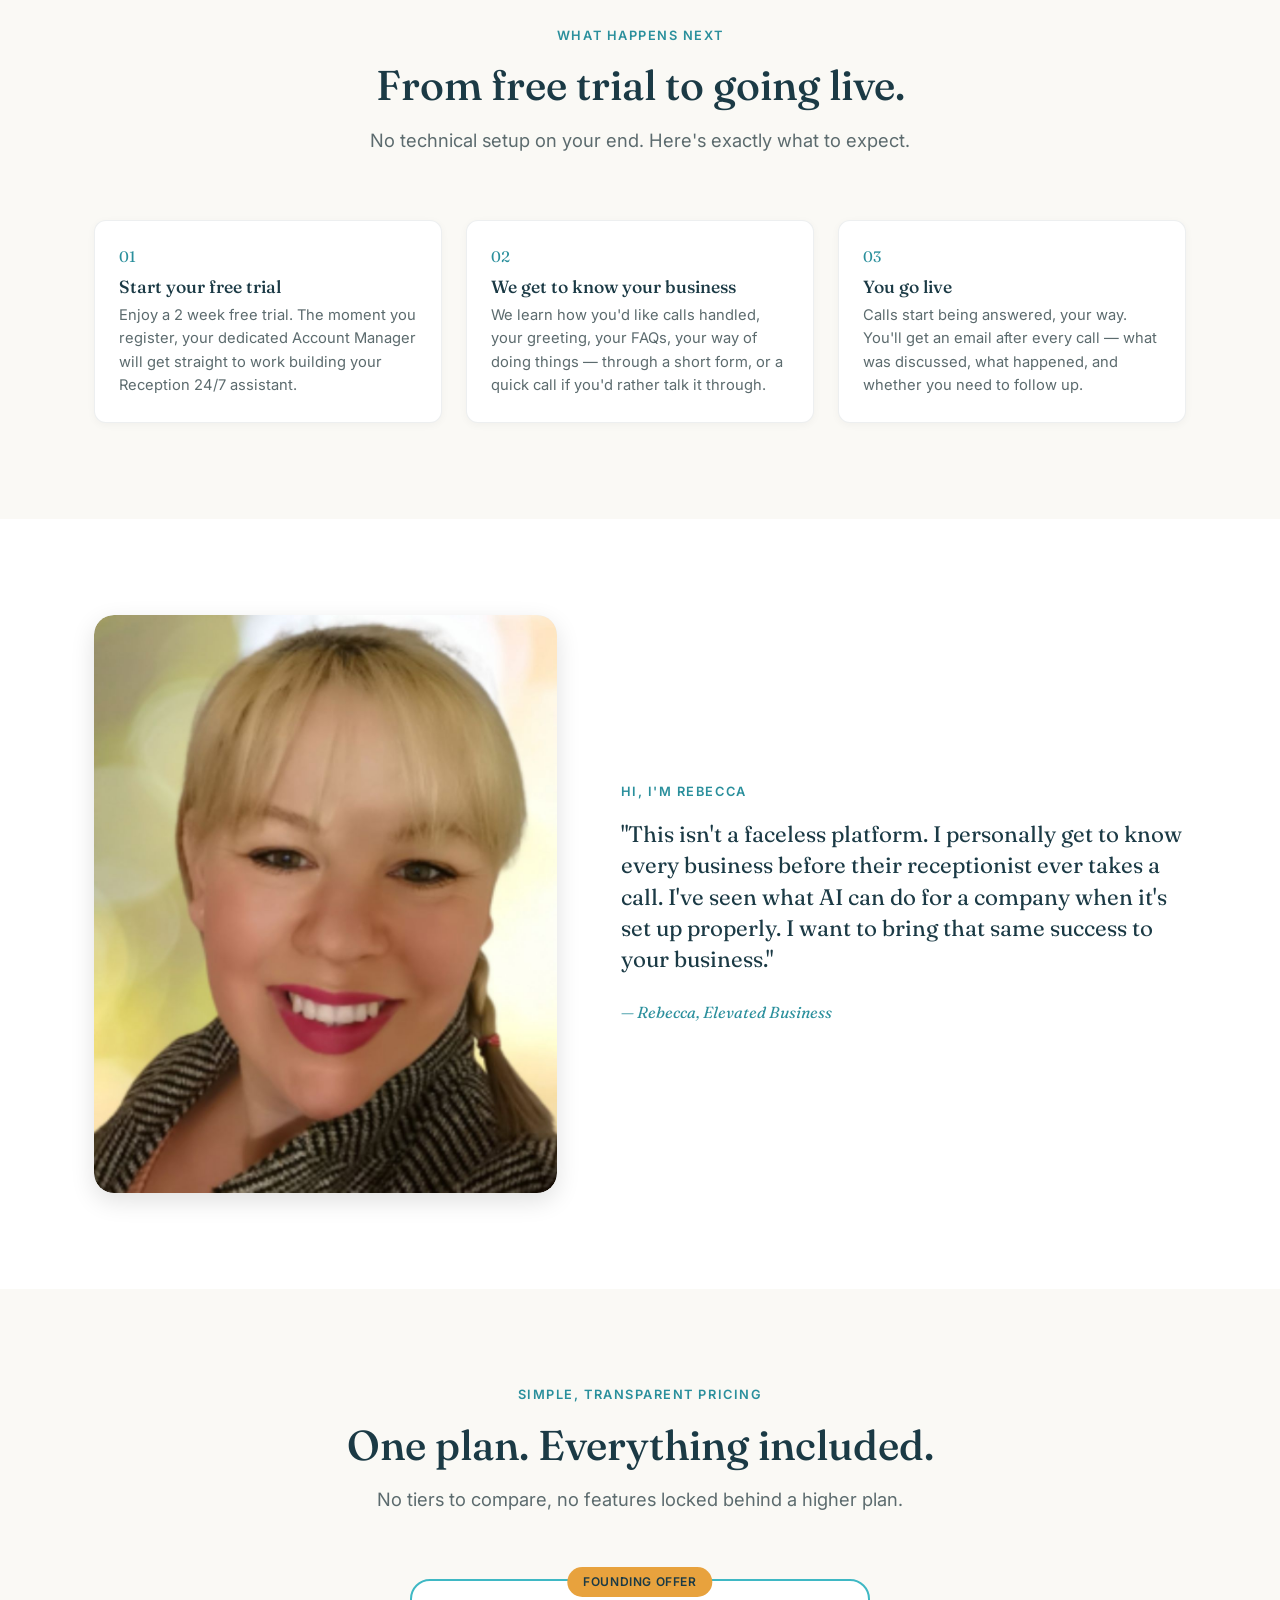
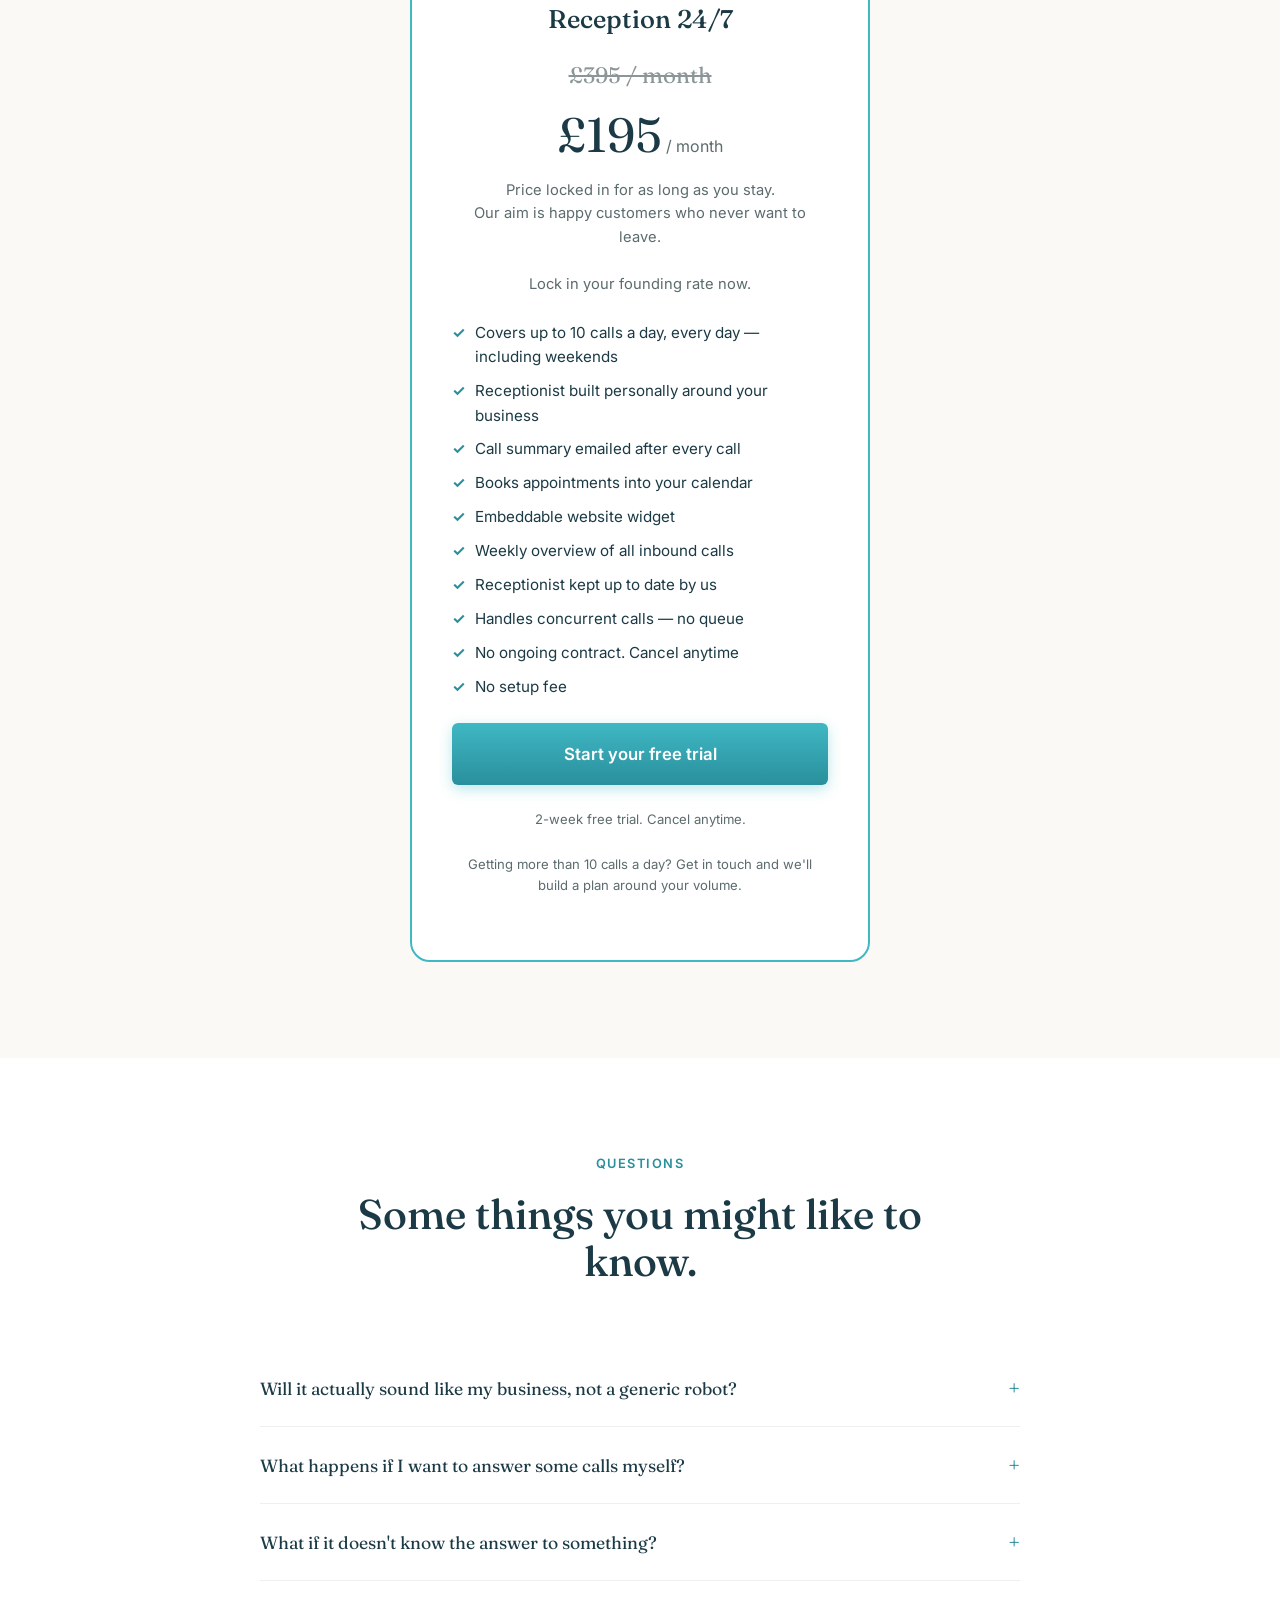
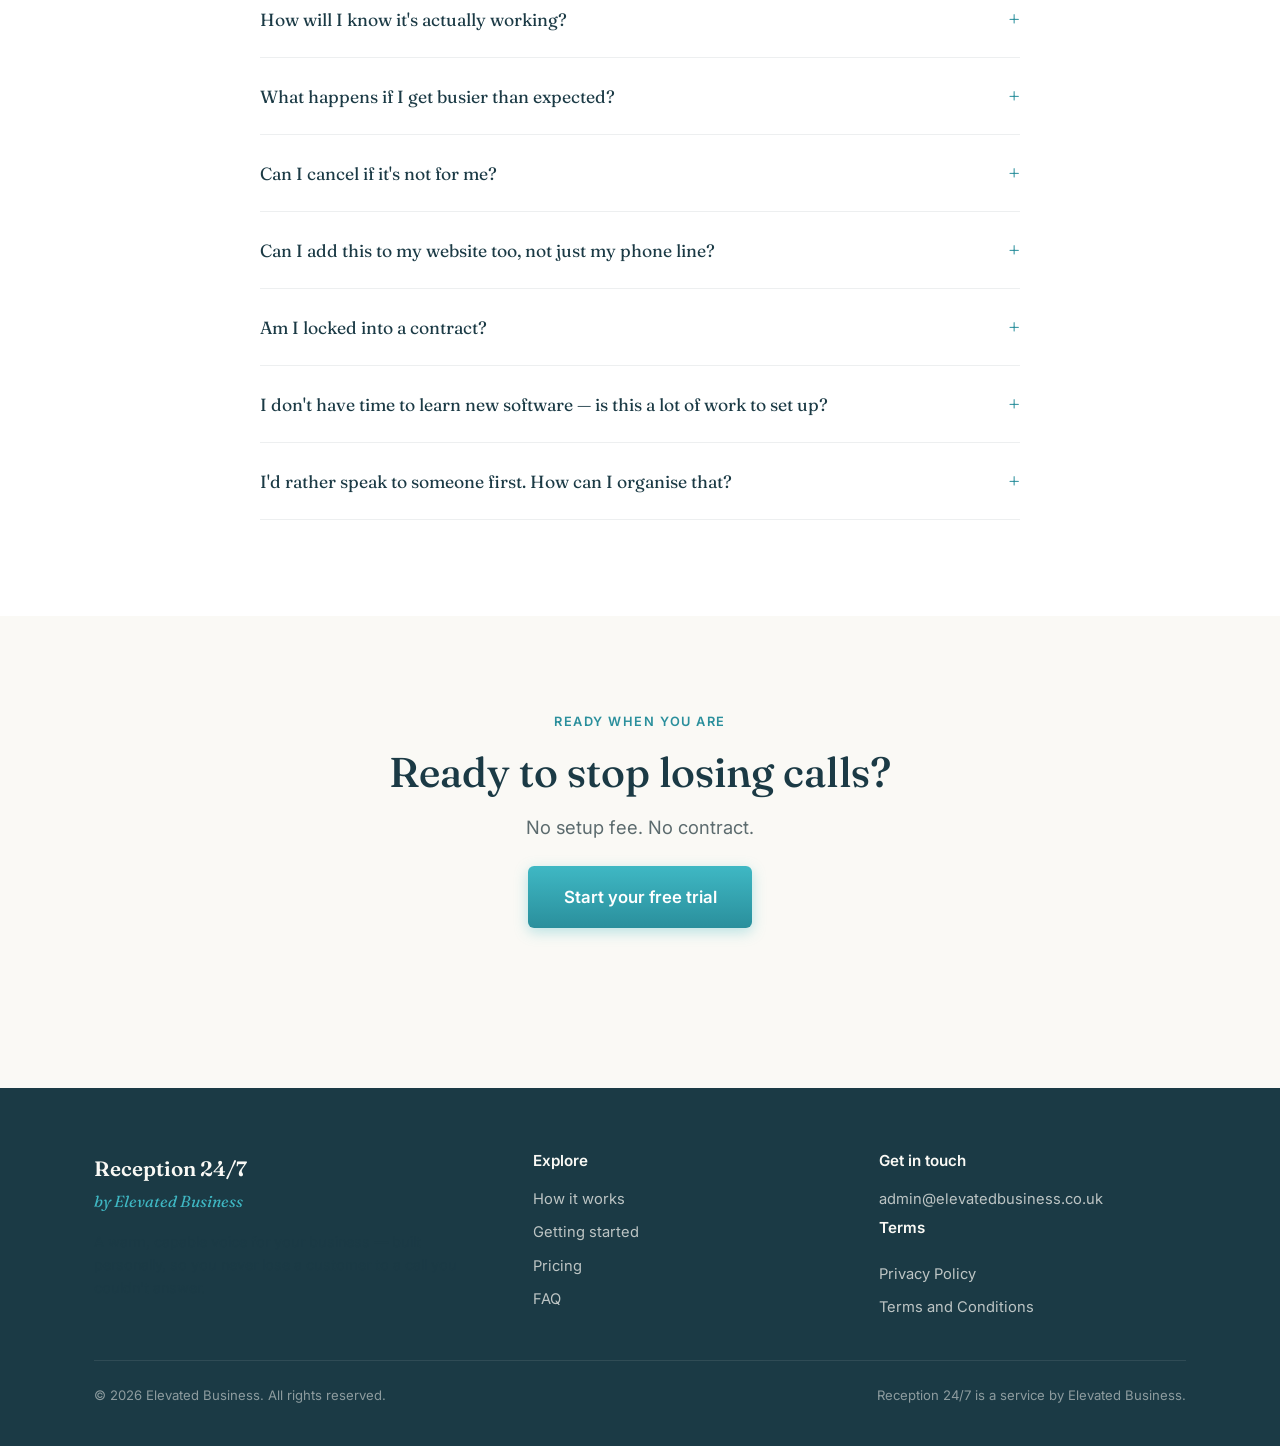
==== commit 2ce77ff5: "." ====
--- a/index.html
+++ b/index.html
@@ -407,8 +407,7 @@
         <h4>Get in touch</h4>
         <ul>
           <li><a href="mailto:admin@elevatedbusiness.co.uk">admin@elevatedbusiness.co.uk</a></li>
-          <p ___
-          </p>
+          
           <h4>Terms</h4>
         <ul>
           <li><a href="https://elevatedbusiness.co.uk/privacy-policy">Privacy Policy</a></li>
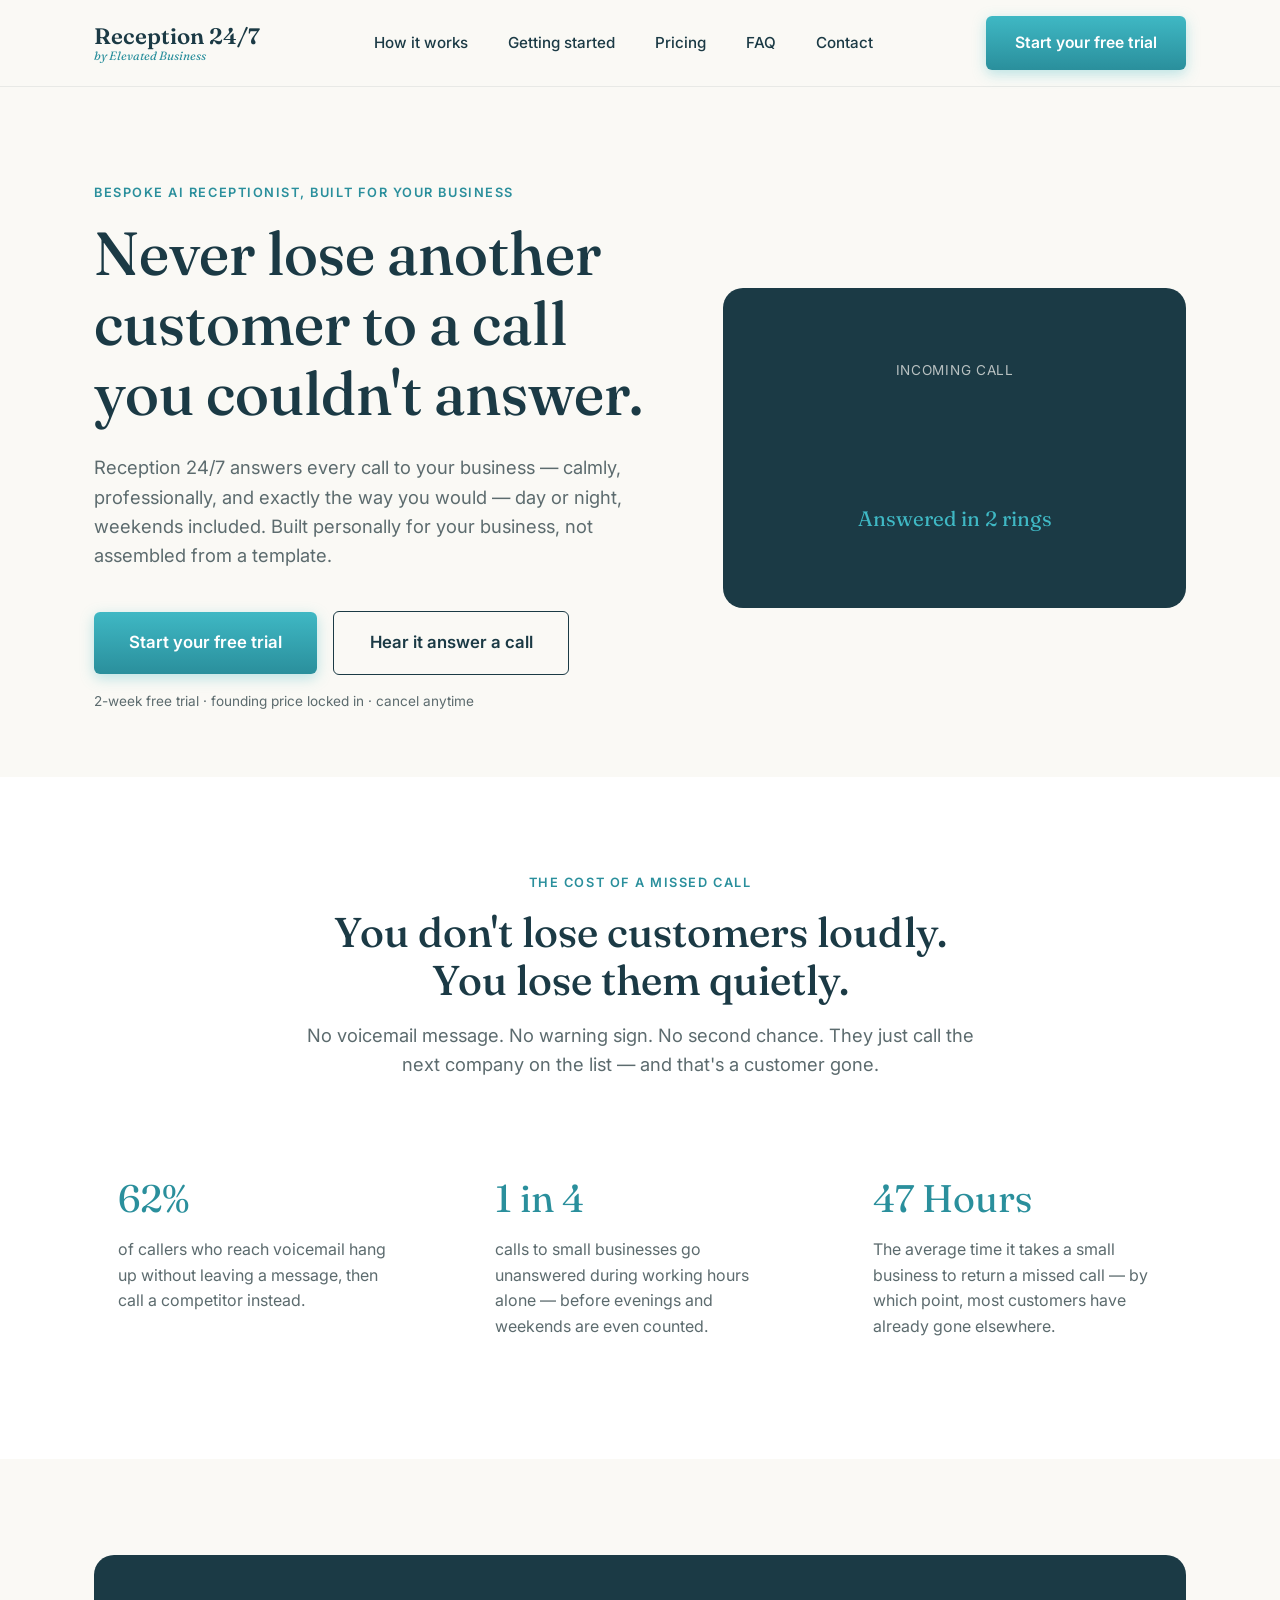
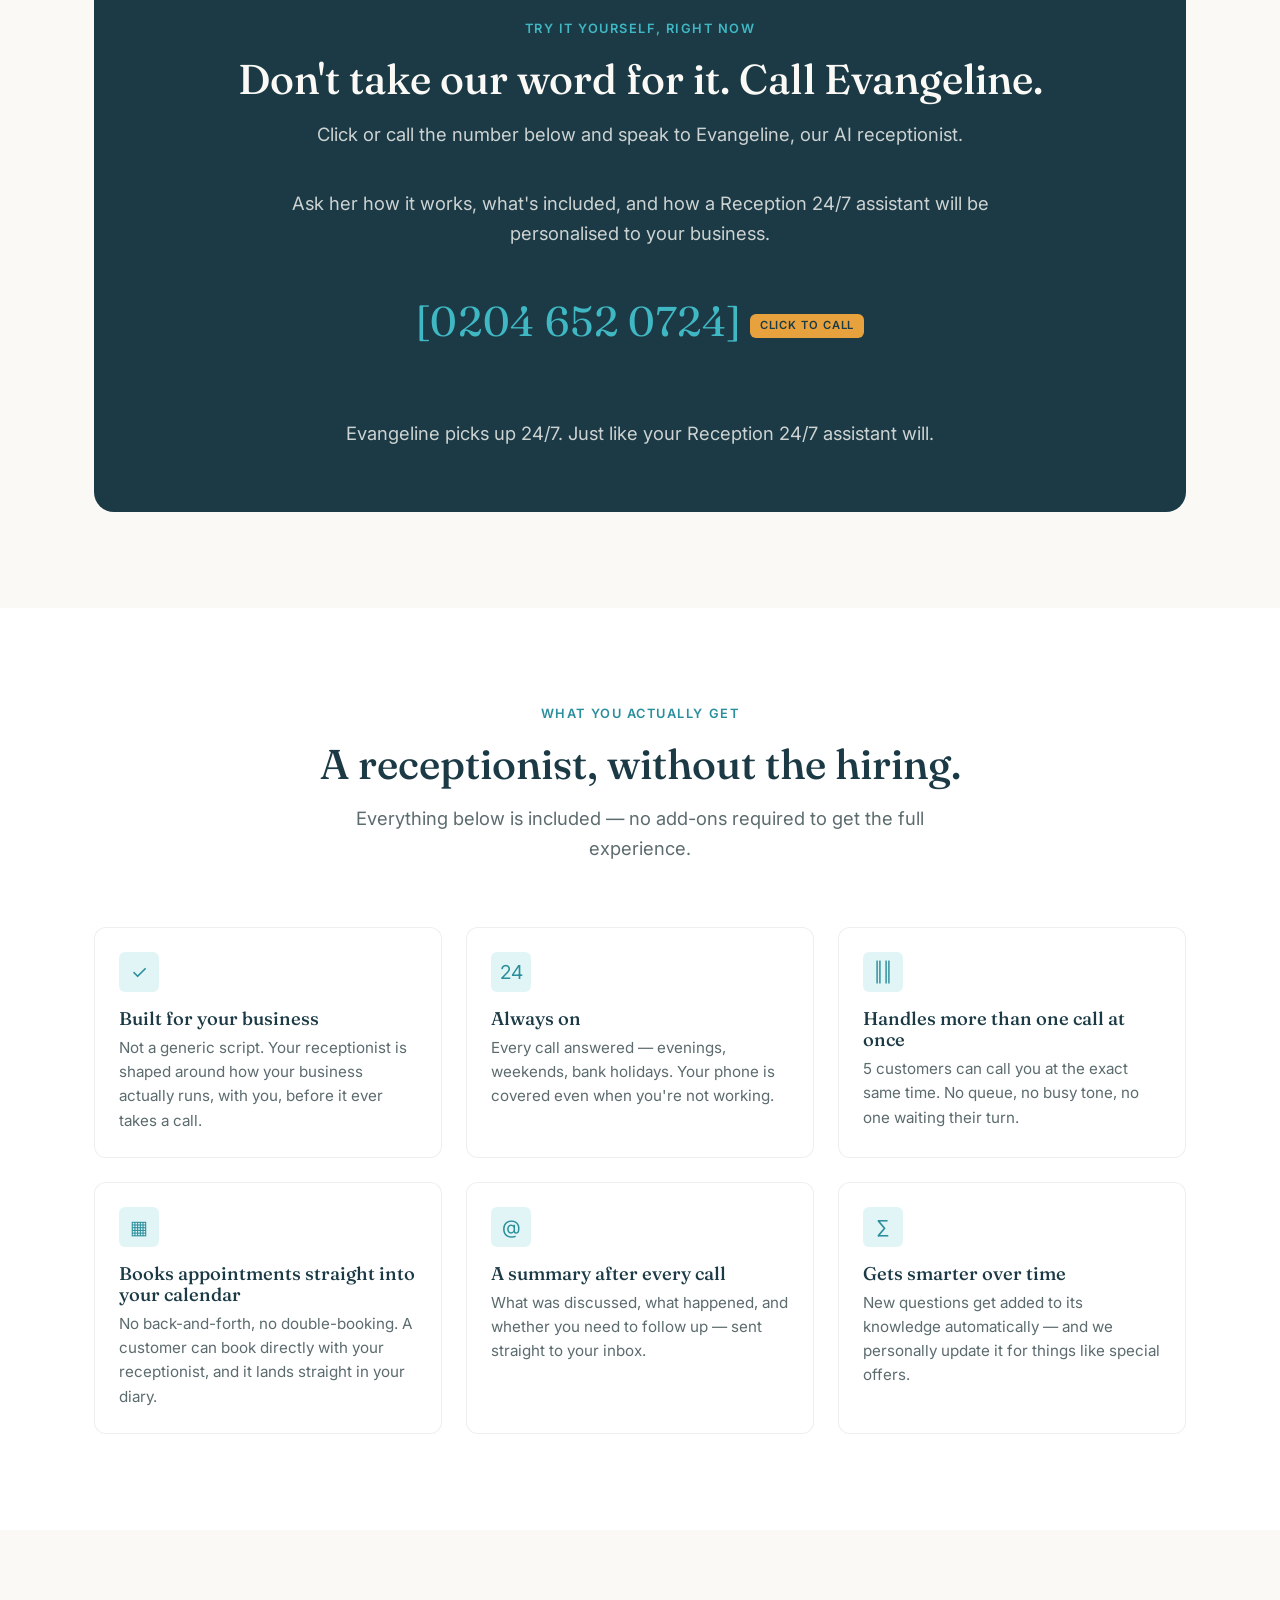
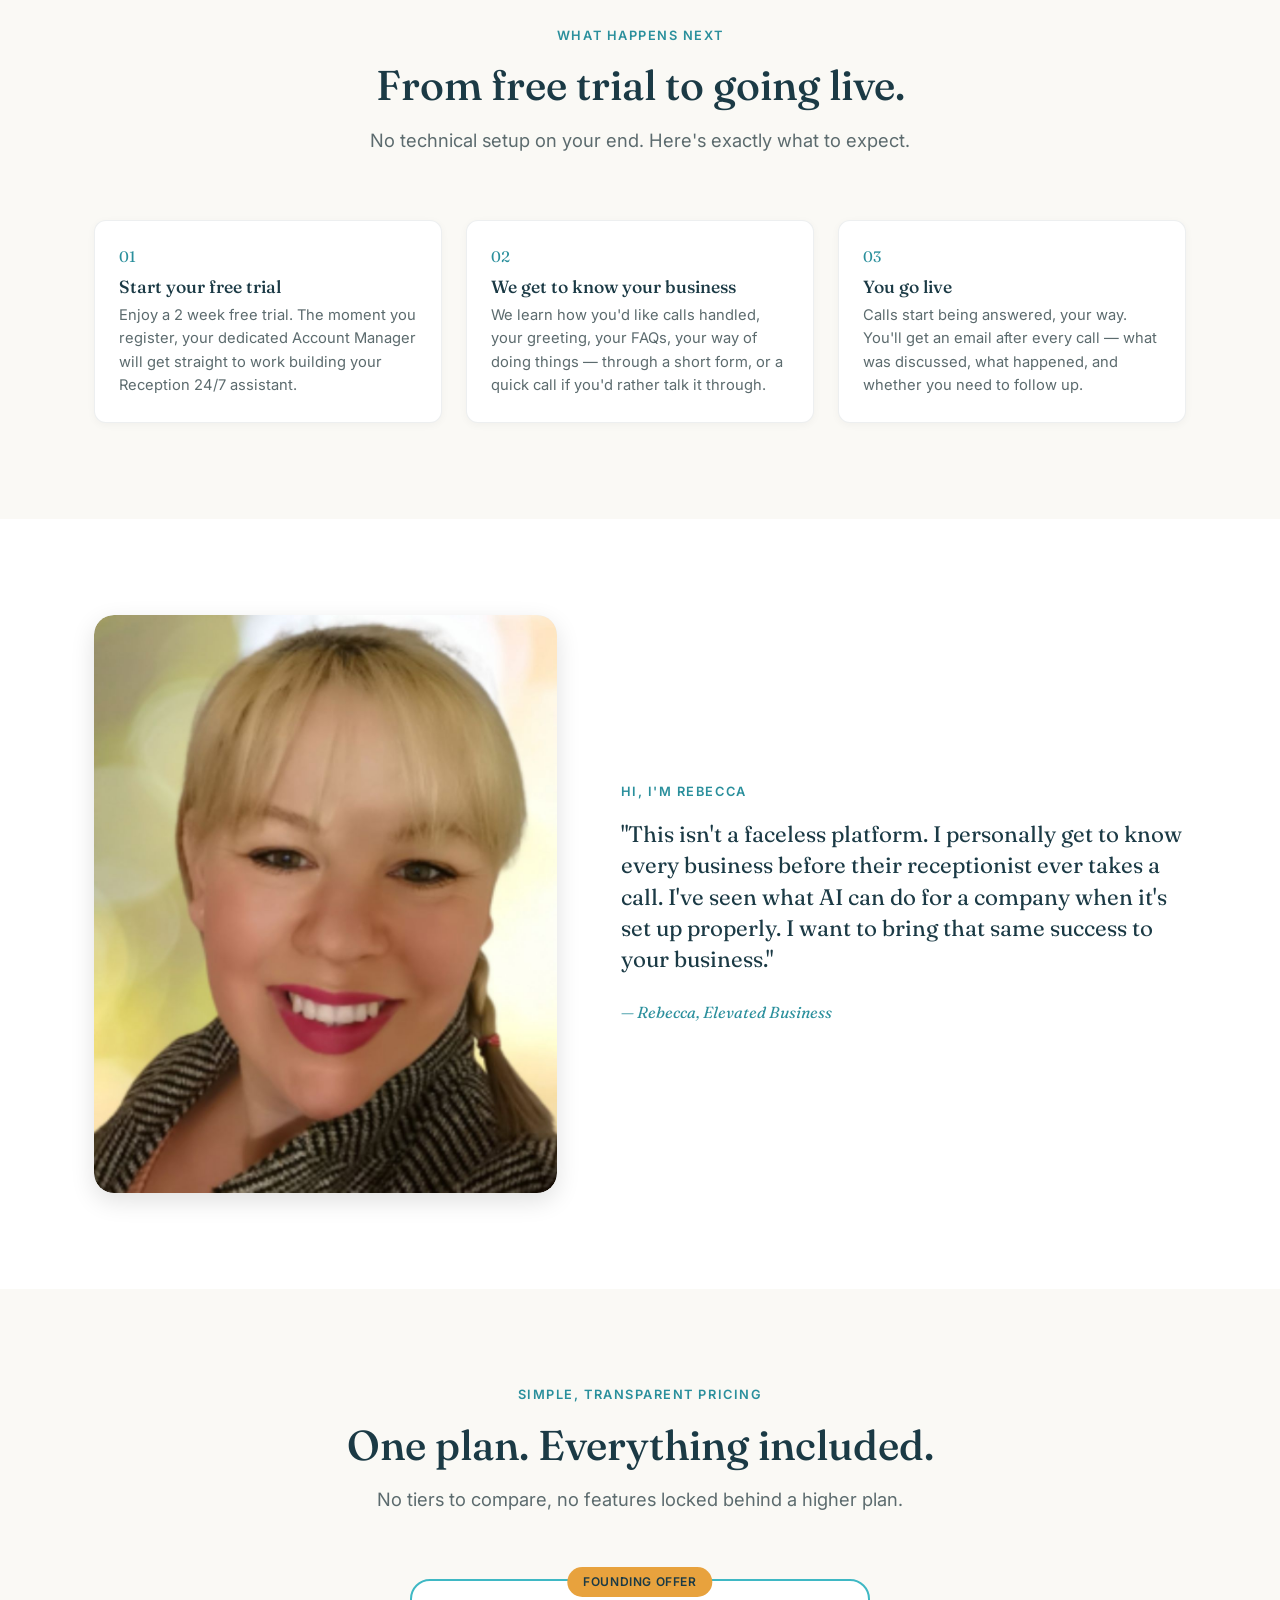
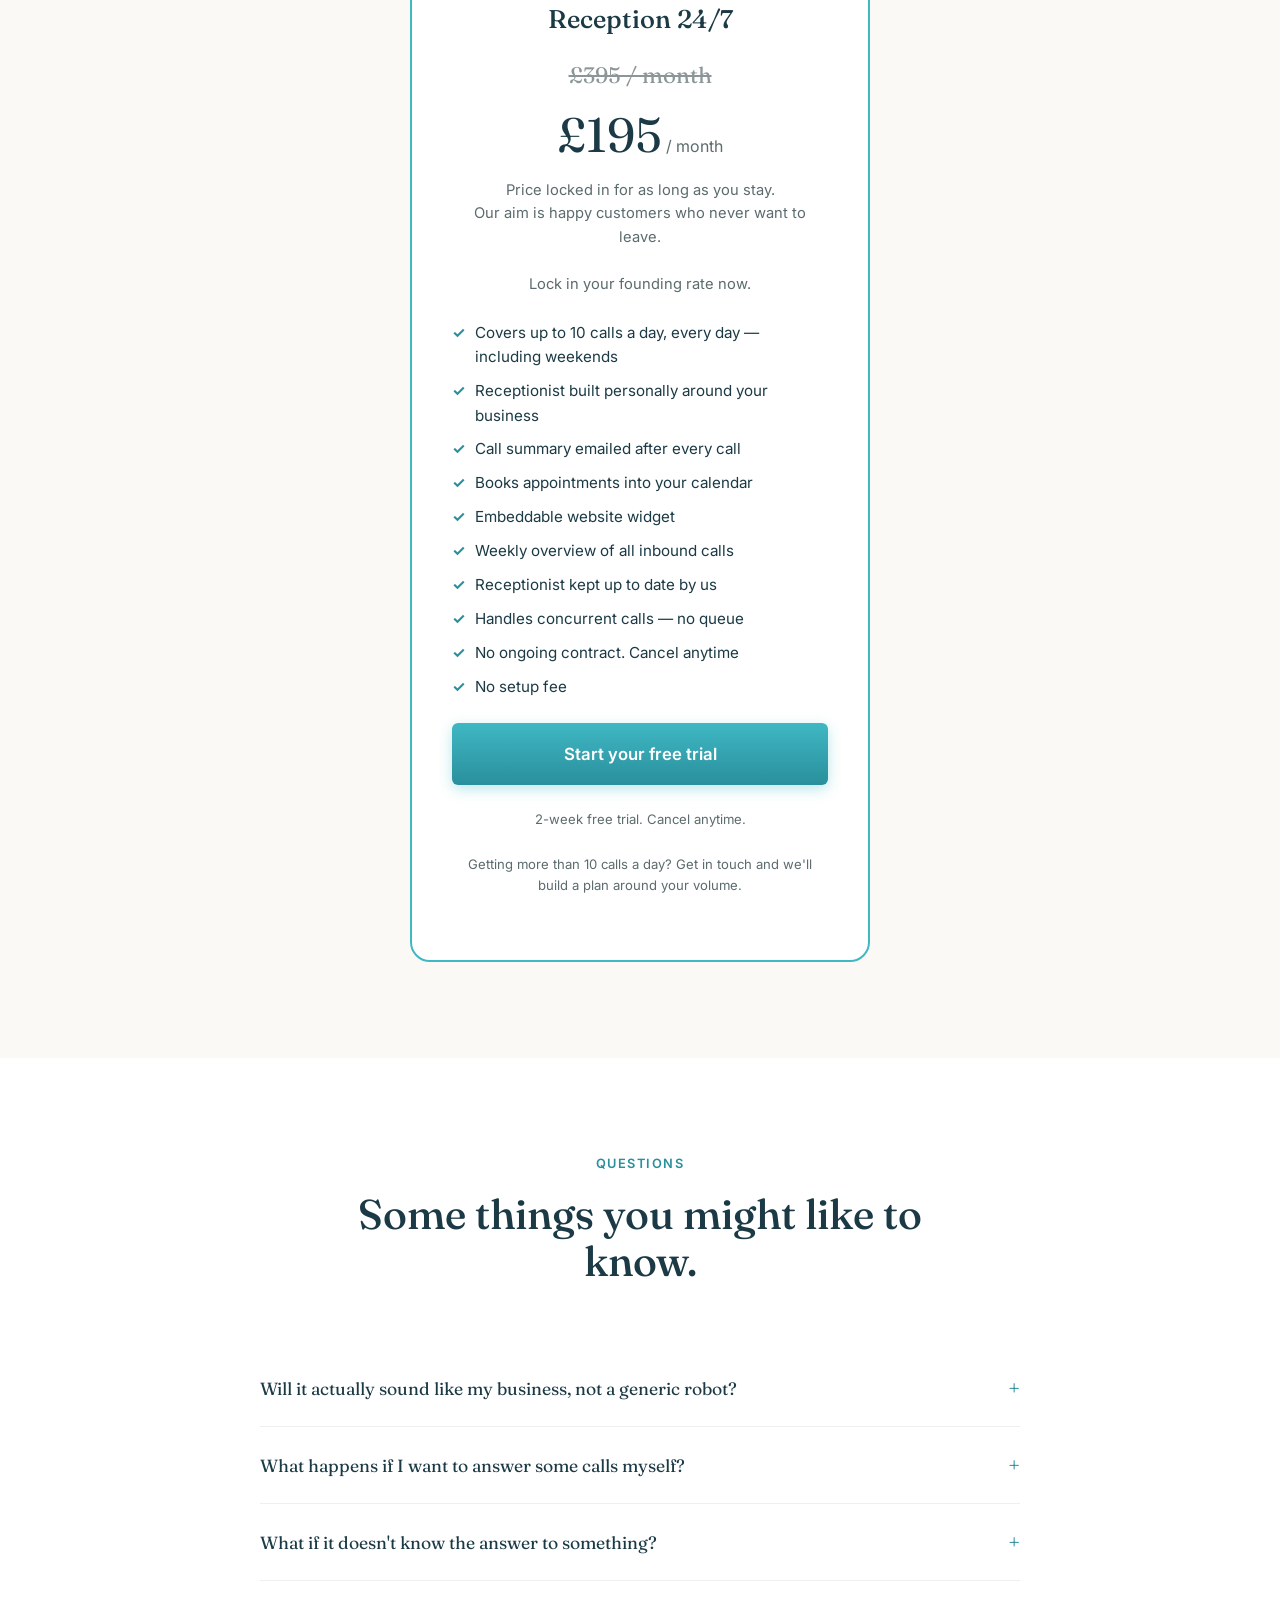
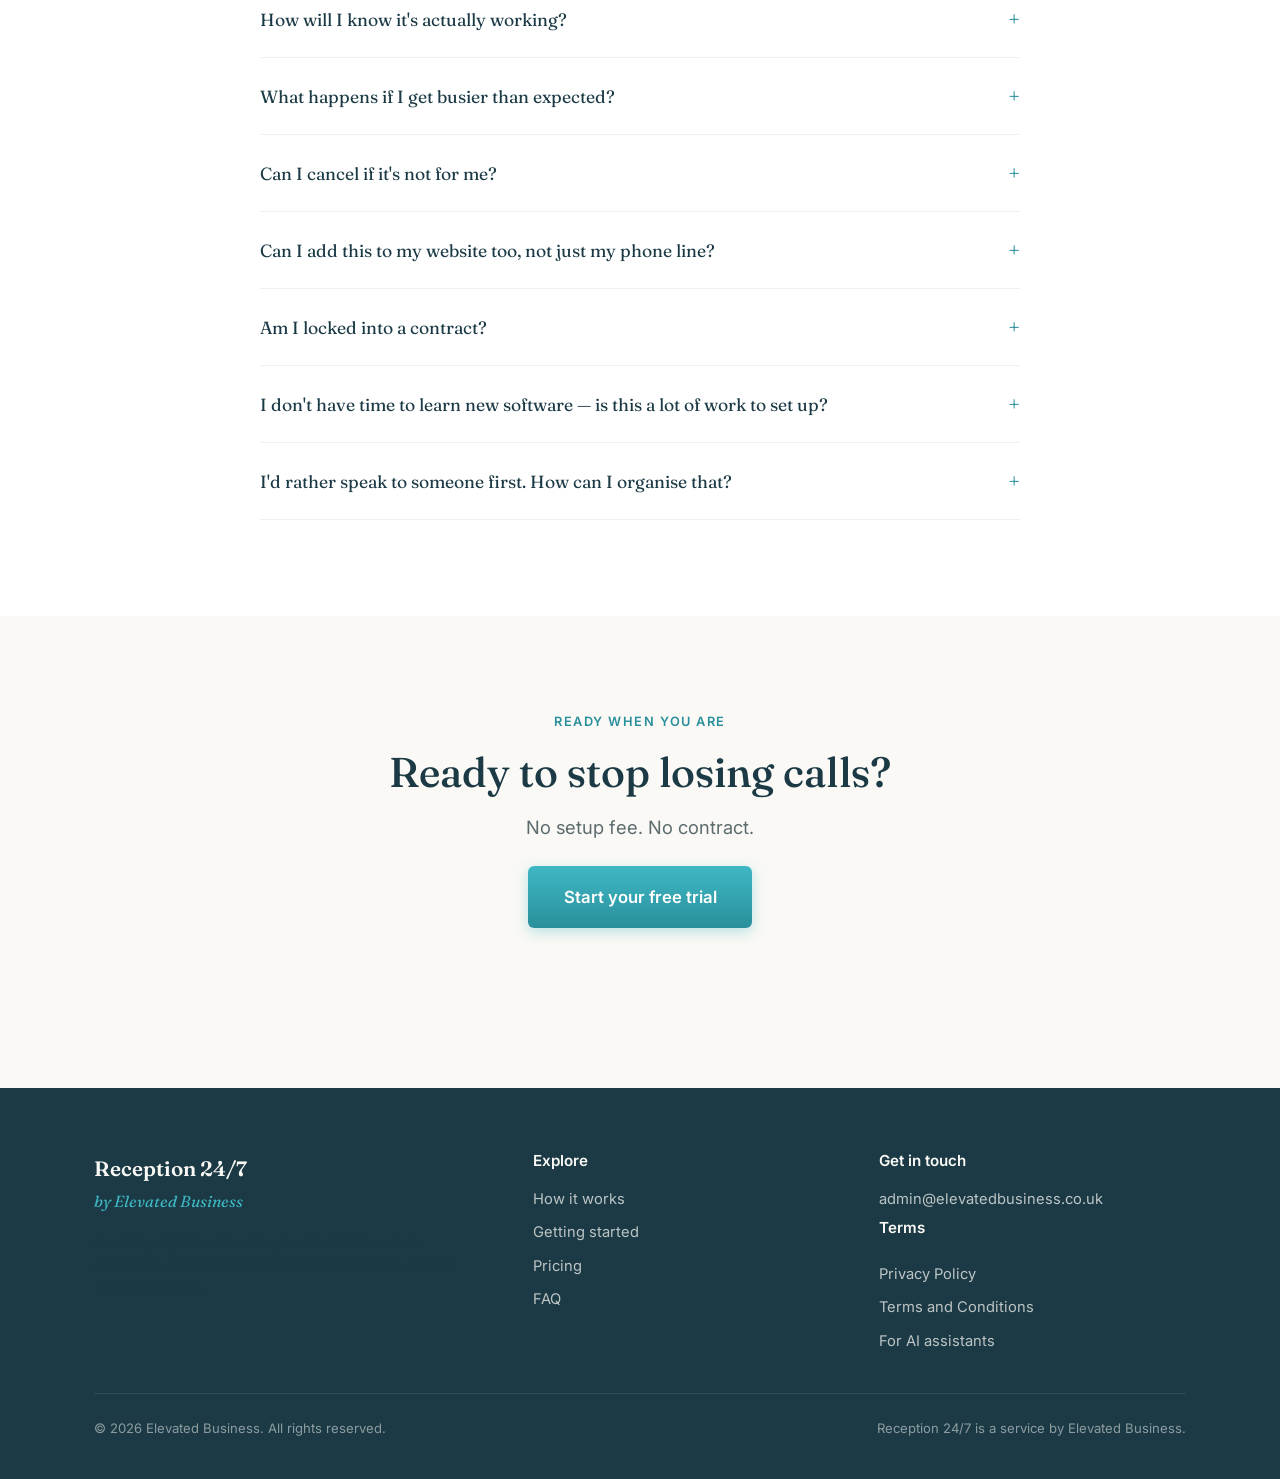
==== commit a6ad10ea: "adding lms" ====
--- a/index.html
+++ b/index.html
@@ -412,6 +412,7 @@
         <ul>
           <li><a href="https://elevatedbusiness.co.uk/privacy-policy">Privacy Policy</a></li>
           <li><a href="https://elevatedbusiness.co.uk/terms-conditions">Terms and Conditions</a></li>
+          <li><a href="https://elevatedbusiness.co.uk/llms.txt">For AI assistants</a></li>
         </ul>
       </div>
     </div>
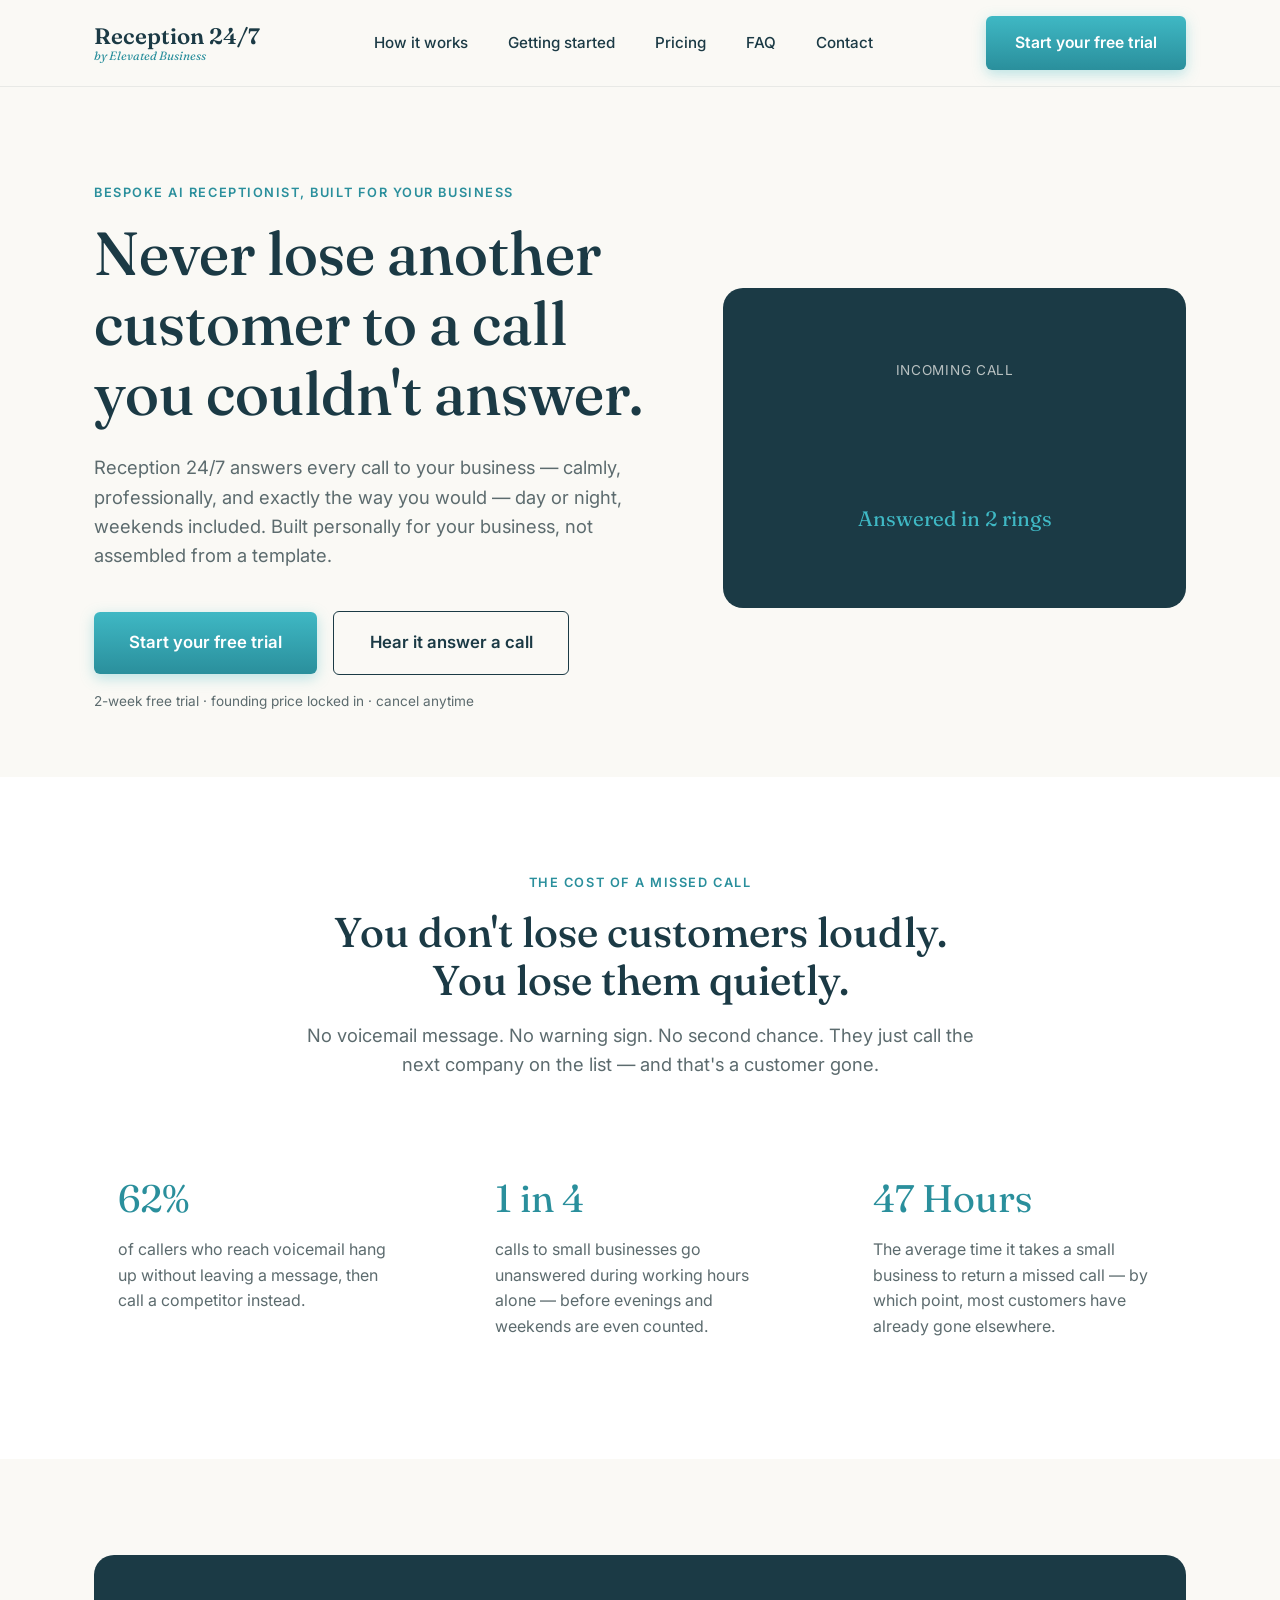
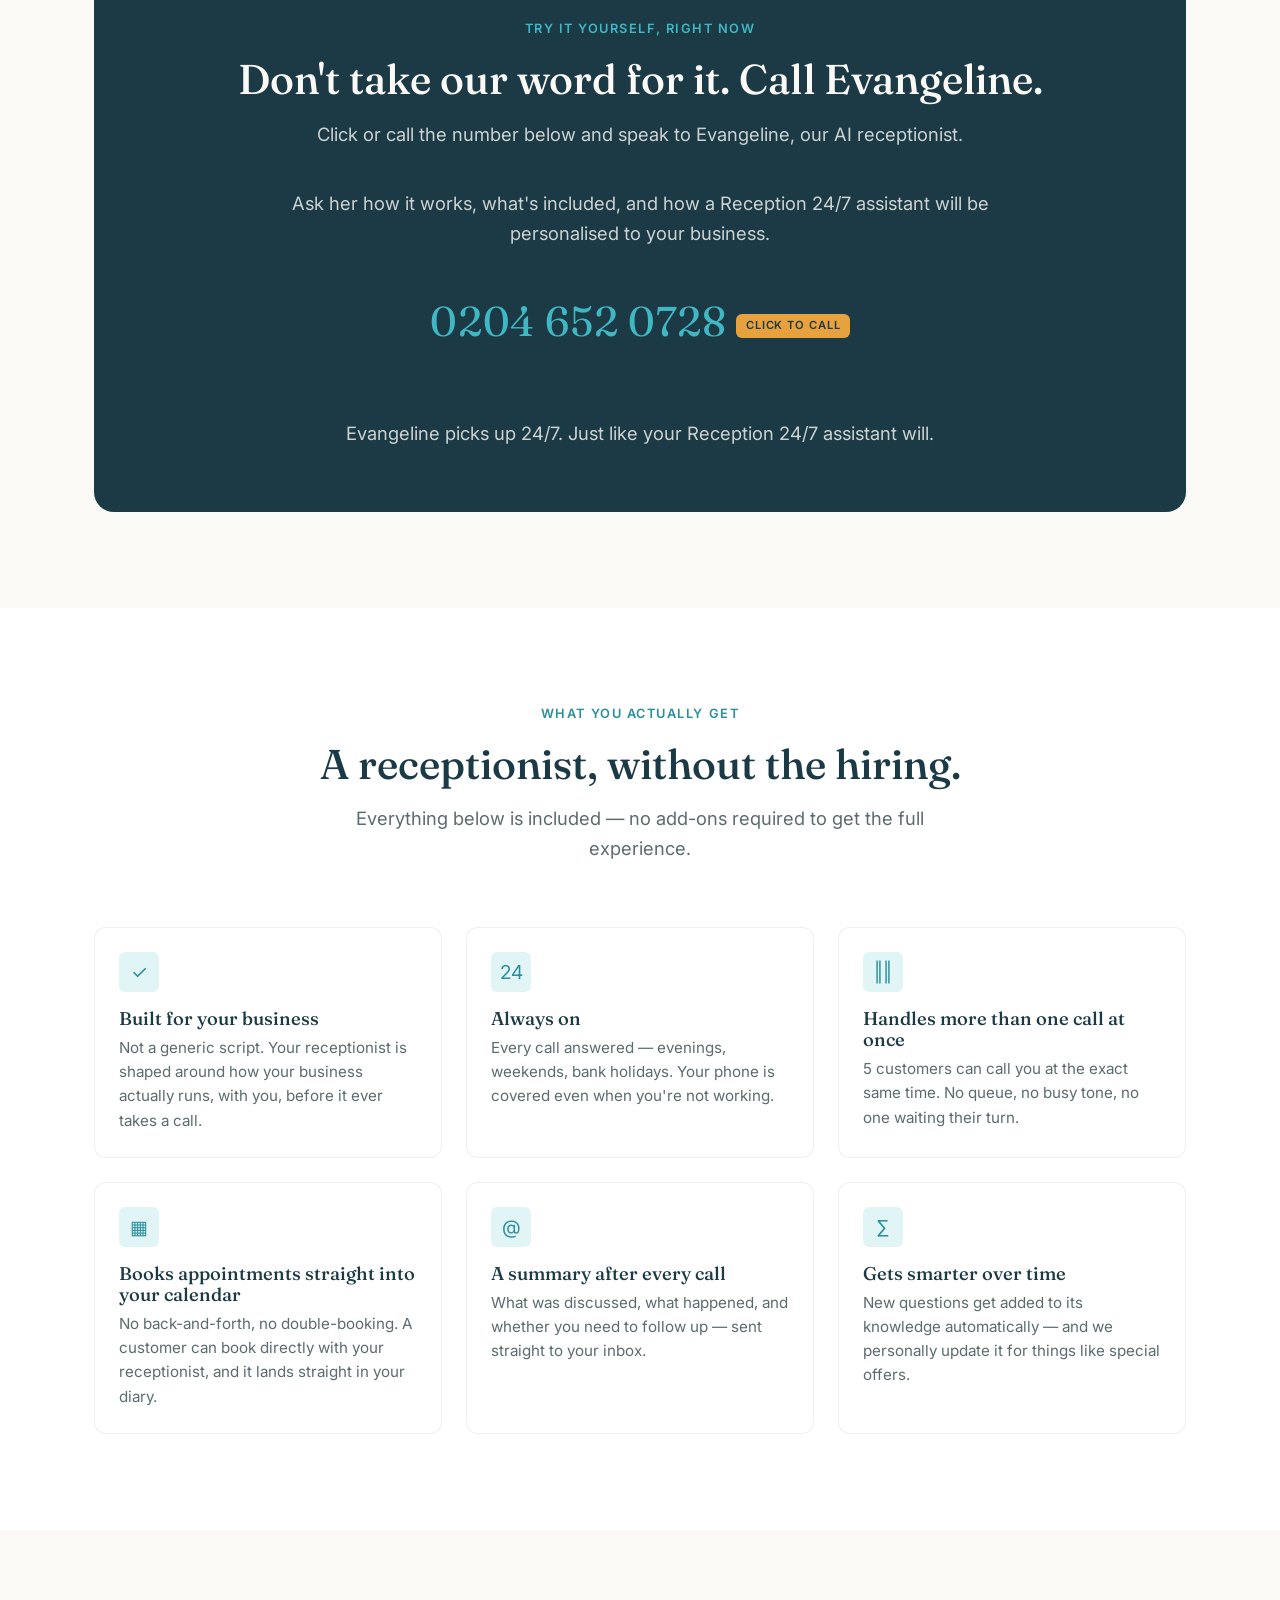
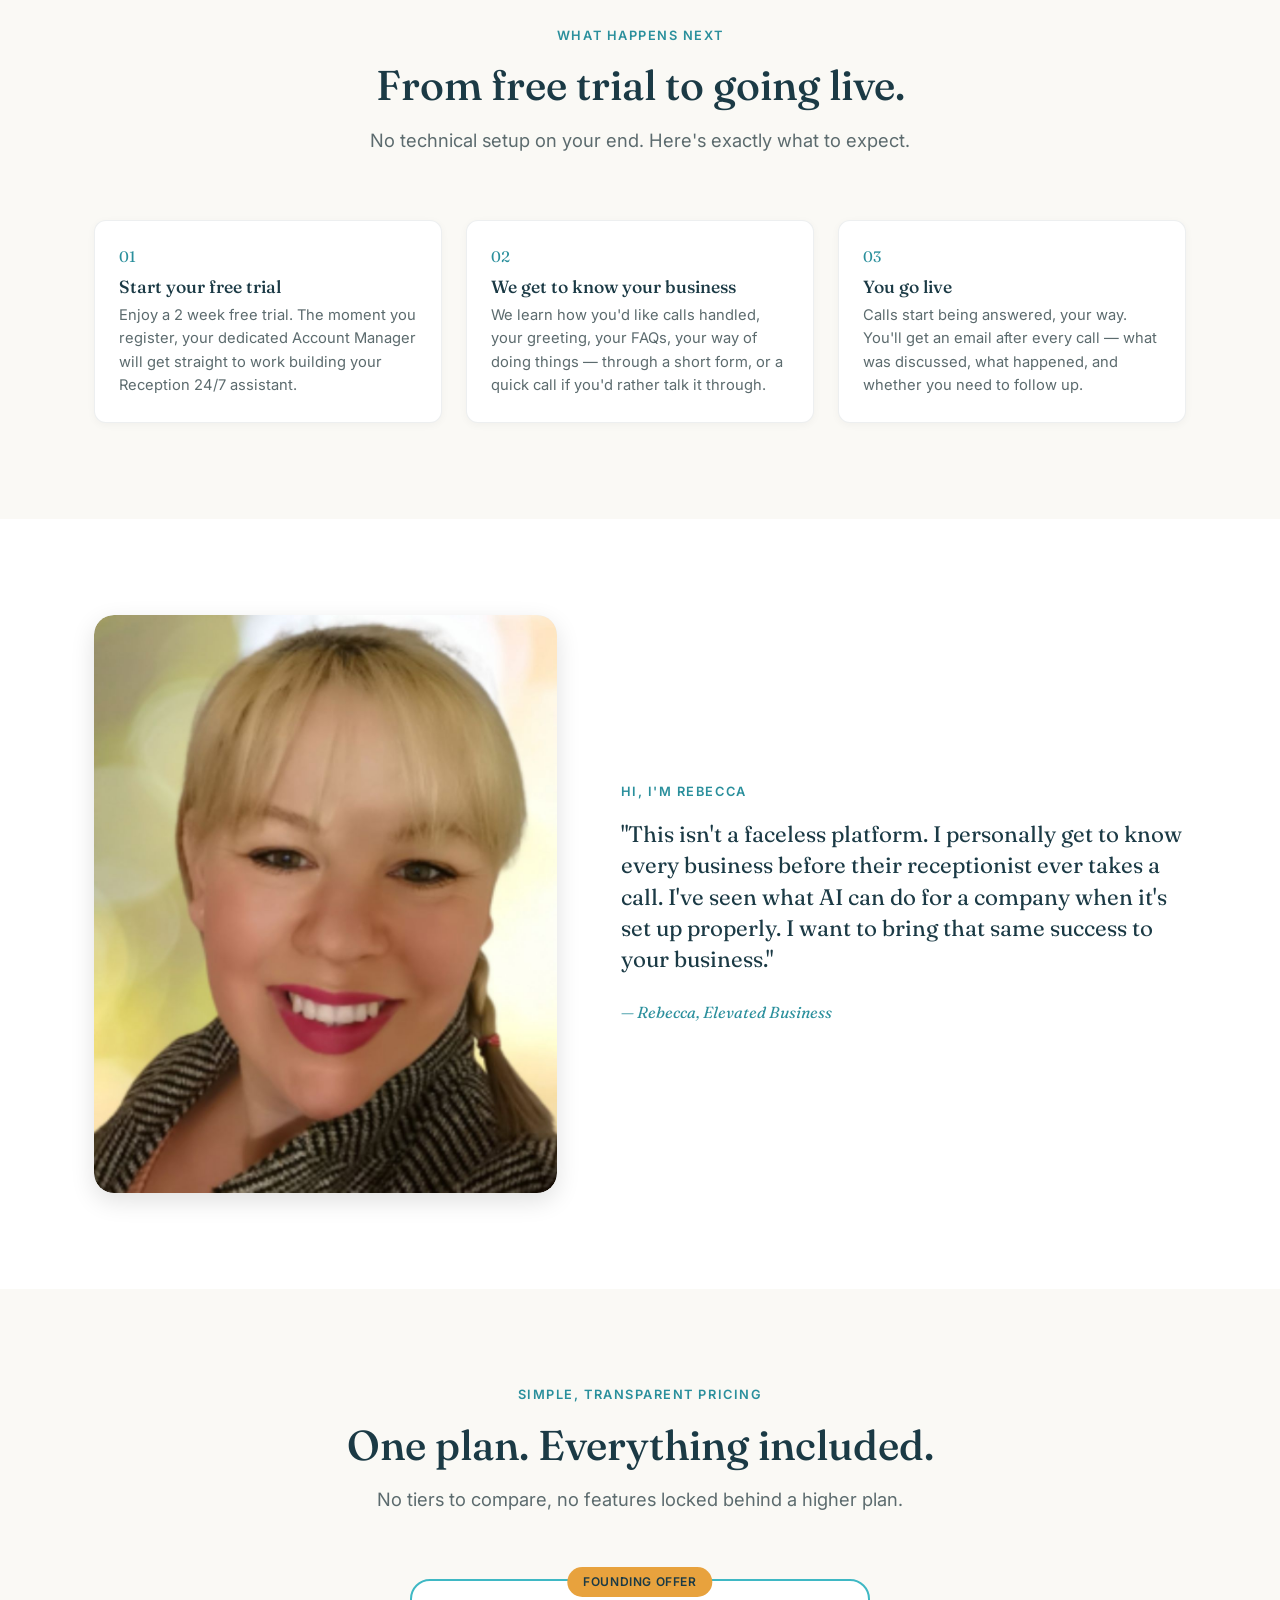
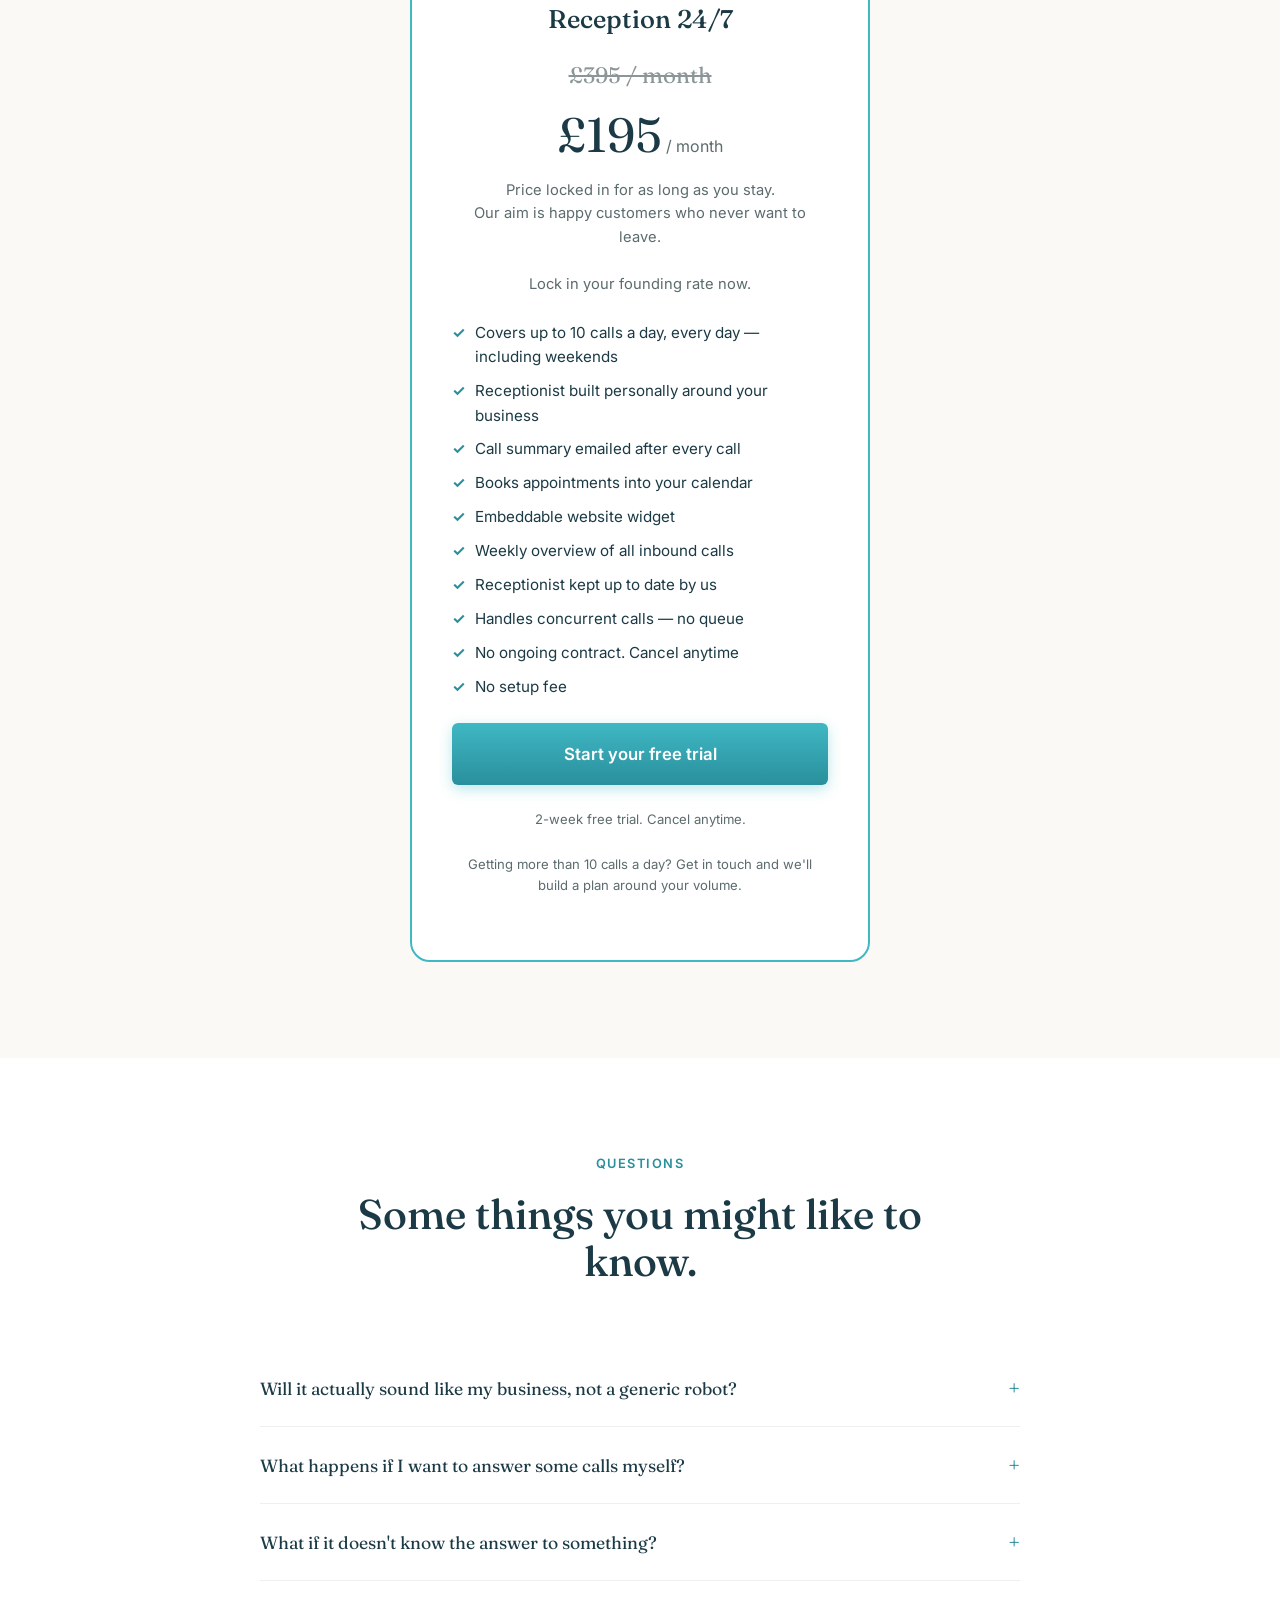
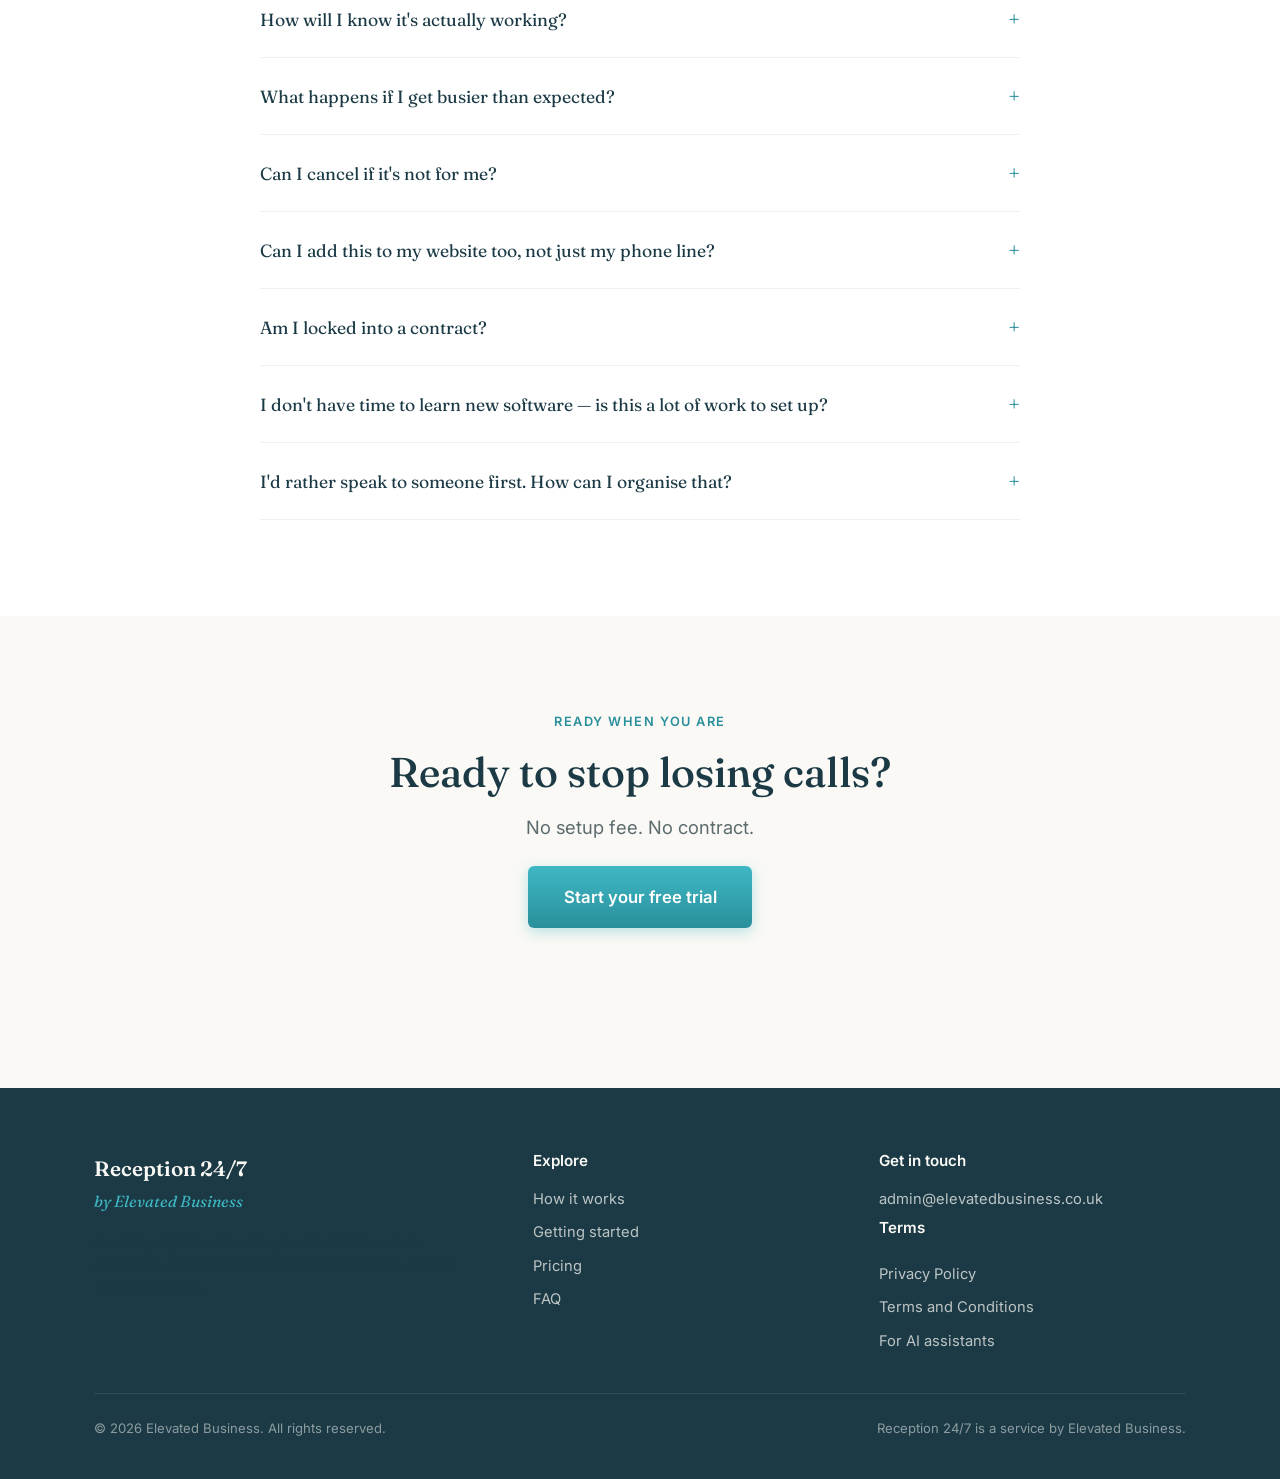
==== commit 10196bea: "phone" ====
--- a/index.html
+++ b/index.html
@@ -5,6 +5,7 @@
 <meta name="viewport" content="width=device-width, initial-scale=1.0">
 <title>Reception 24/7 — Never miss another call | by Elevated Business</title>
 <meta name="description" content="A warm, capable AI receptionist that answers every call, books appointments, and handles your customers like you would — built personally for your business, not assembled from a template.">
+<script src="https://fasthosts.ai-voicereceptionist.com/widget/v1/embed.js" data-agent-id="+442046520728" defer></script>
 
 <!-- Google Fonts: Fraunces (display) + Inter (body) -->
 <link rel="preconnect" href="https://fonts.googleapis.com">
@@ -104,7 +105,7 @@
         <p class="lede">Click or call the number below and speak to Evangeline, our AI receptionist.</p>
         <p class="lede">Ask her how it works, what's included, and how a Reception 24/7 assistant will be personalised to your business.</p>
       <div class="demo-number">
-        [0204 652 0724]<span class="placeholder-flag">Click to call</span>
+        0204 652 0728<span class="placeholder-flag">Click to call</span>
       </div>
       <div class="waveform small" aria-hidden="true">
       <span class="bar"></span><span class="bar"></span><span class="bar"></span><span class="bar"></span>
@@ -412,8 +413,7 @@
         <ul>
           <li><a href="https://elevatedbusiness.co.uk/privacy-policy">Privacy Policy</a></li>
           <li><a href="https://elevatedbusiness.co.uk/terms-conditions">Terms and Conditions</a></li>
-          <li><a href="https://elevatedbusiness.co.uk/llms.txt">For AI assistants</a></li>
-        </ul>
+<li><a href="https://elevatedbusiness.co.uk/llms.txt" target="_blank" rel="noopener noreferrer">For AI assistants</a></li>        </ul>
       </div>
     </div>
     <div class="footer-bottom">
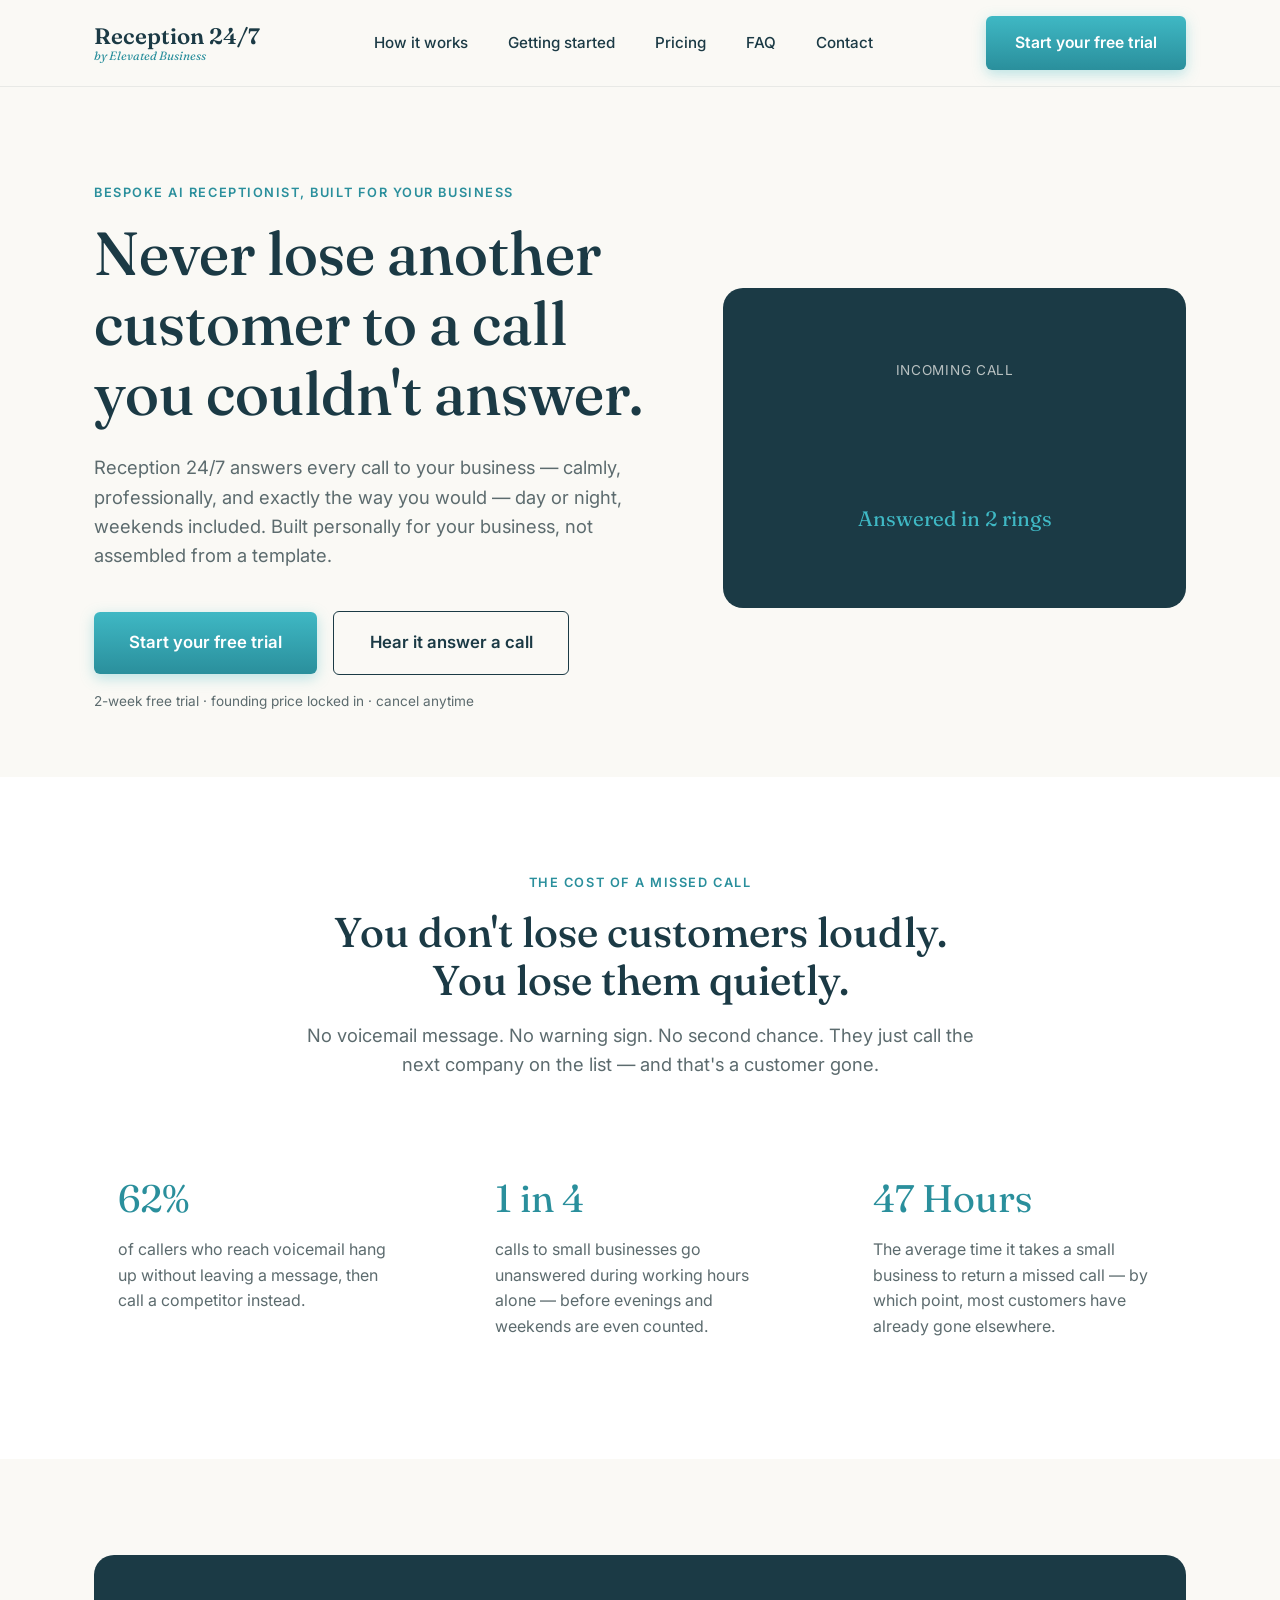
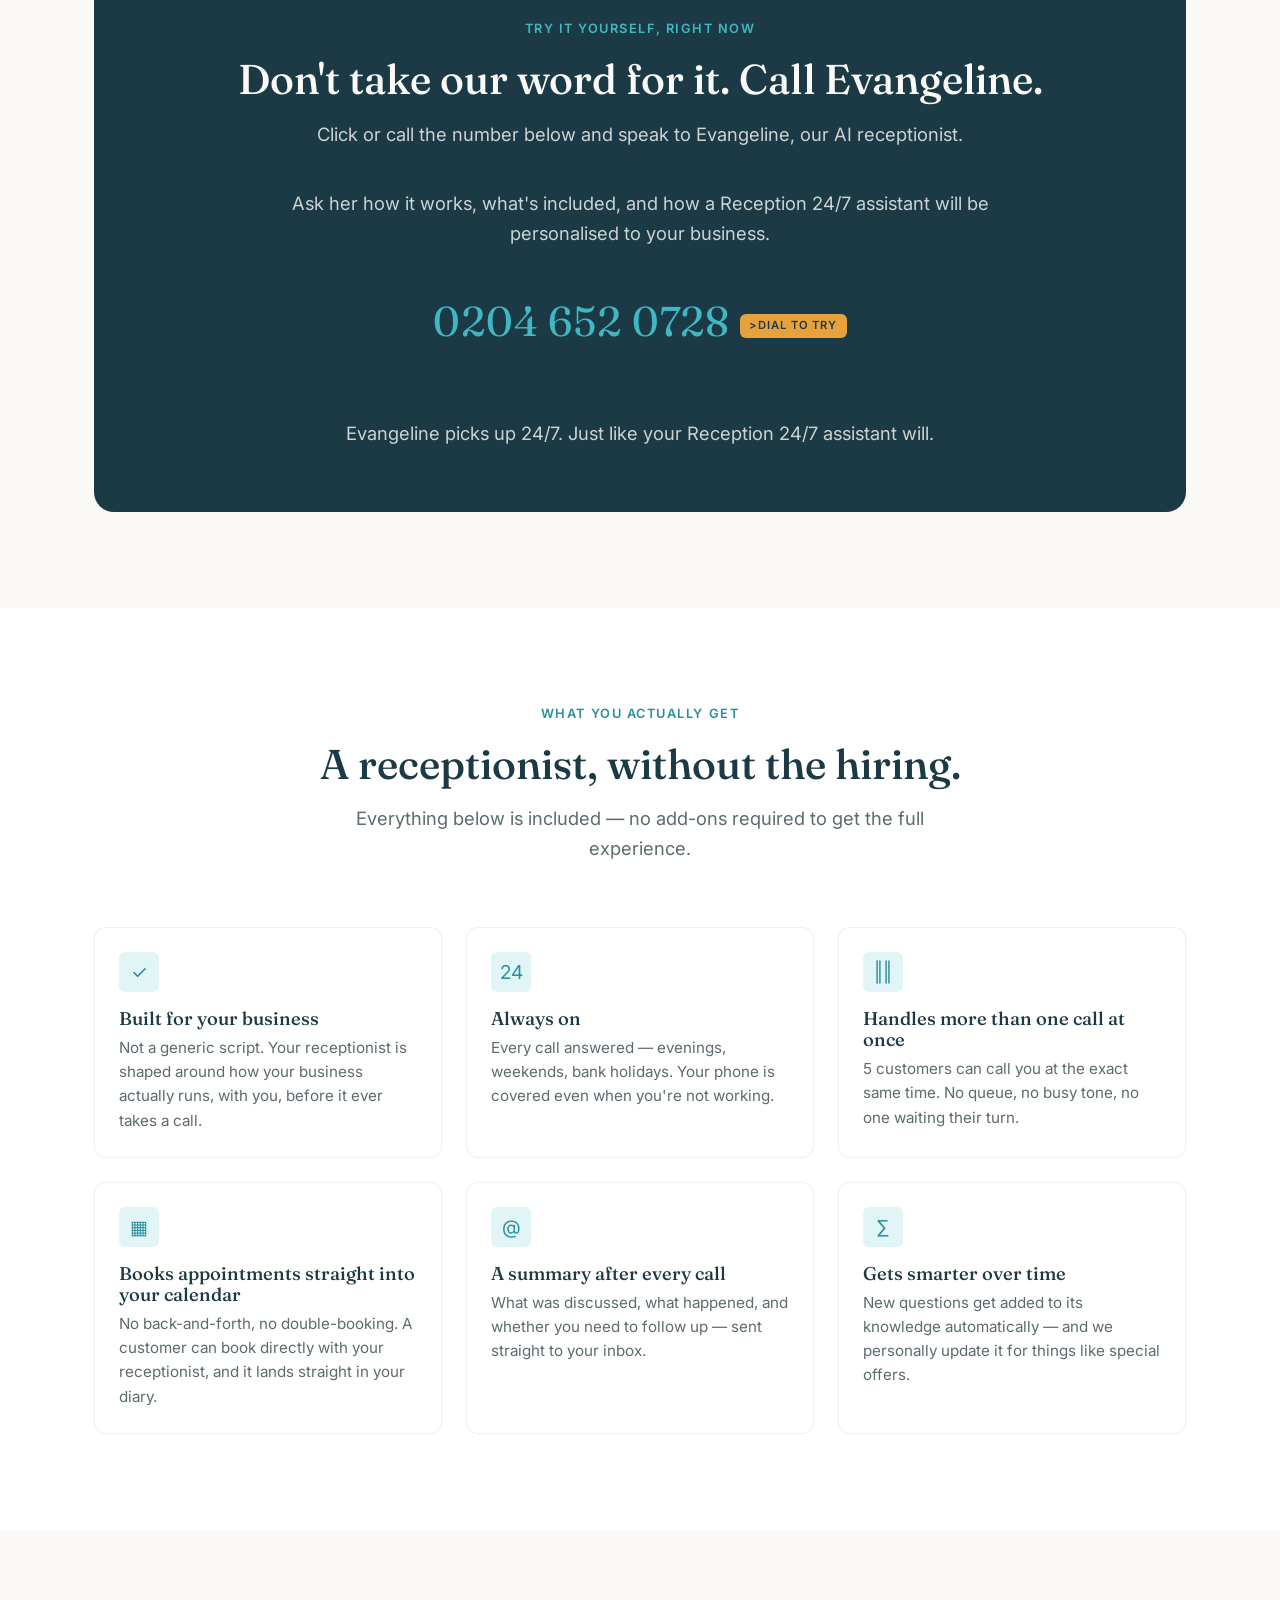
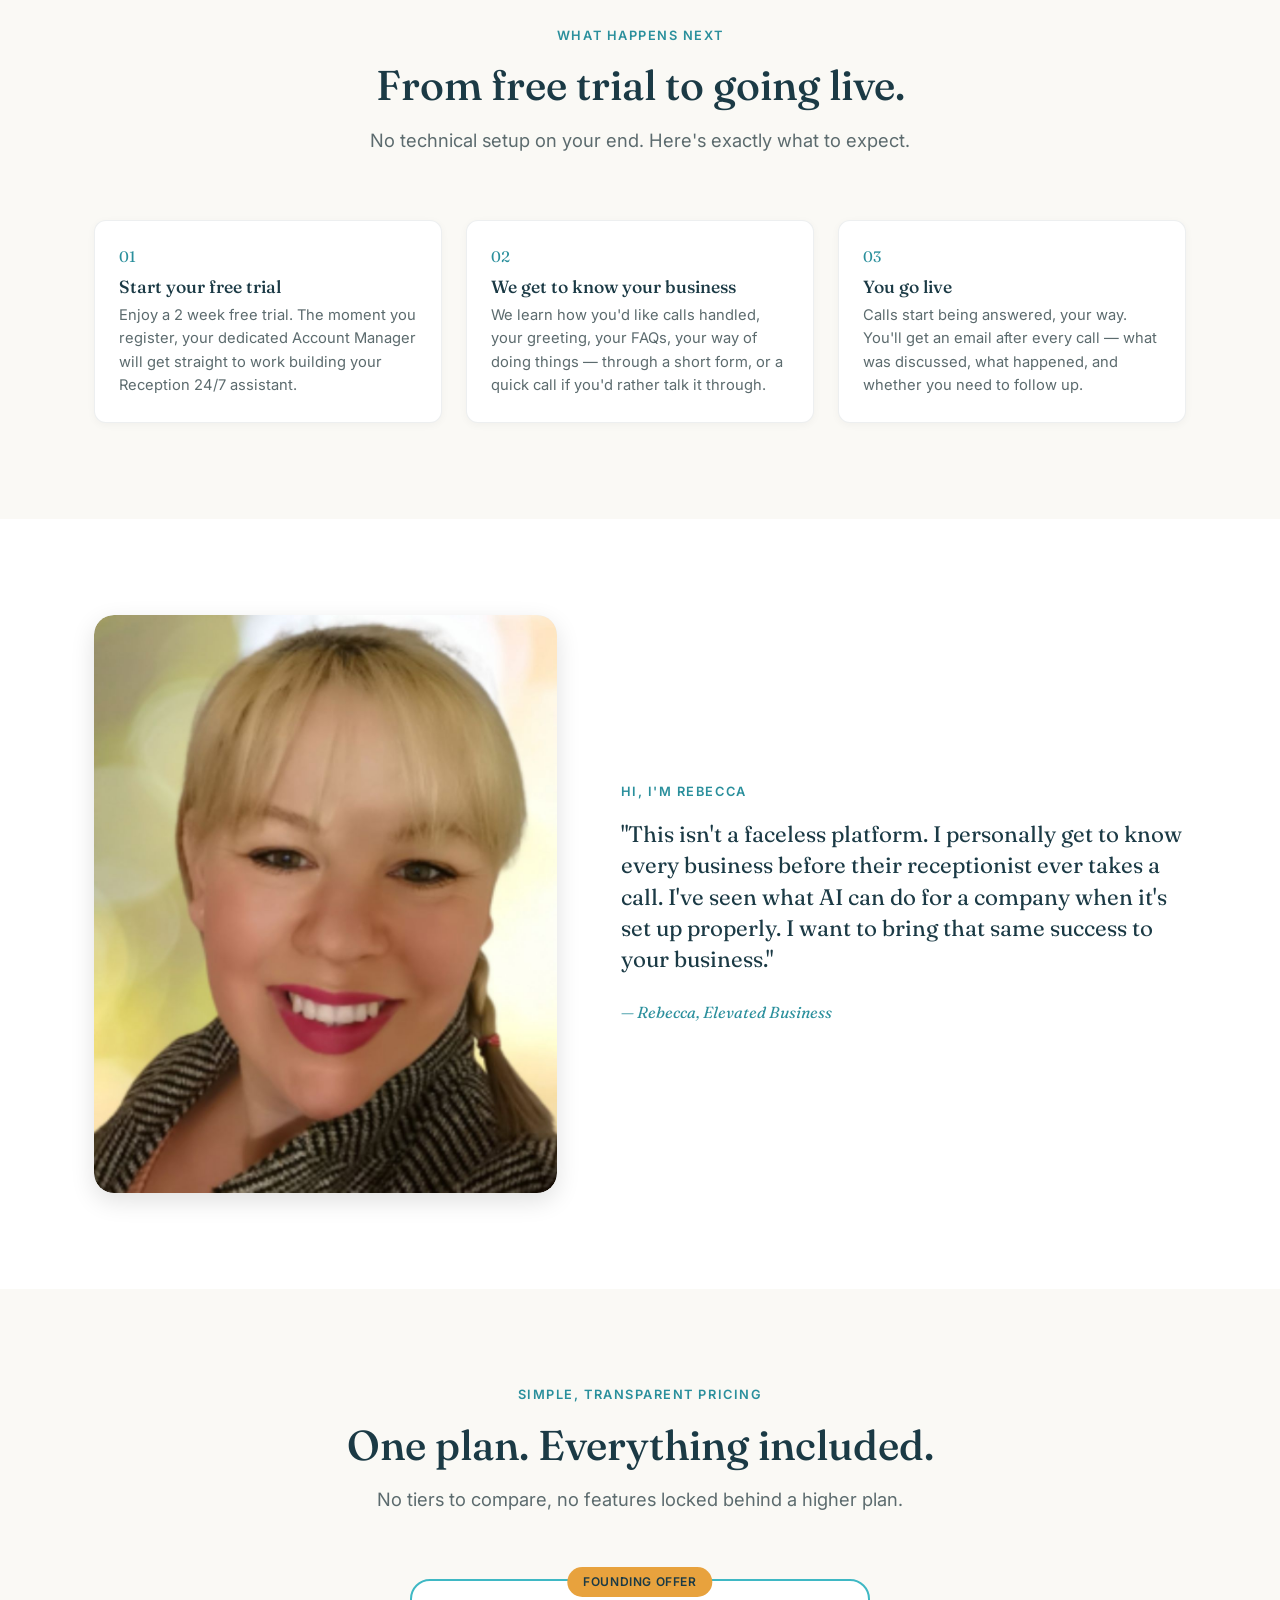
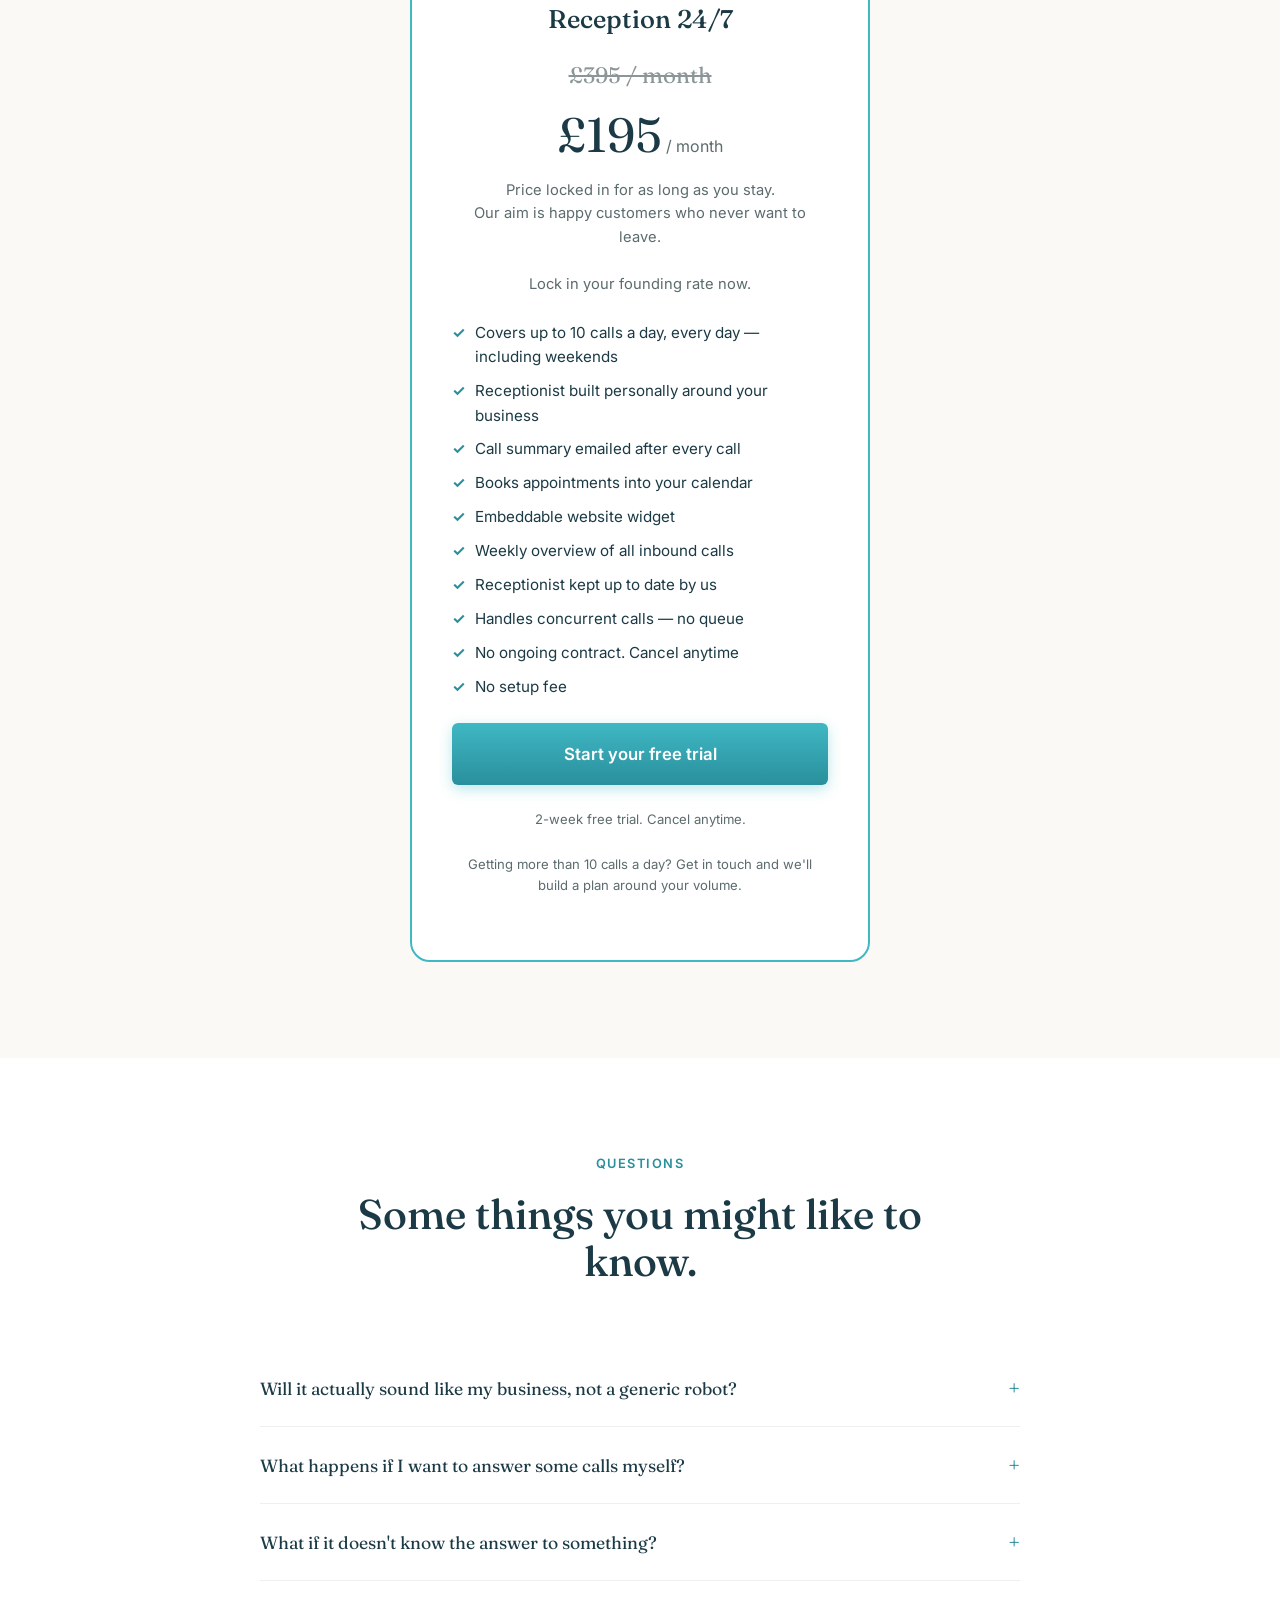
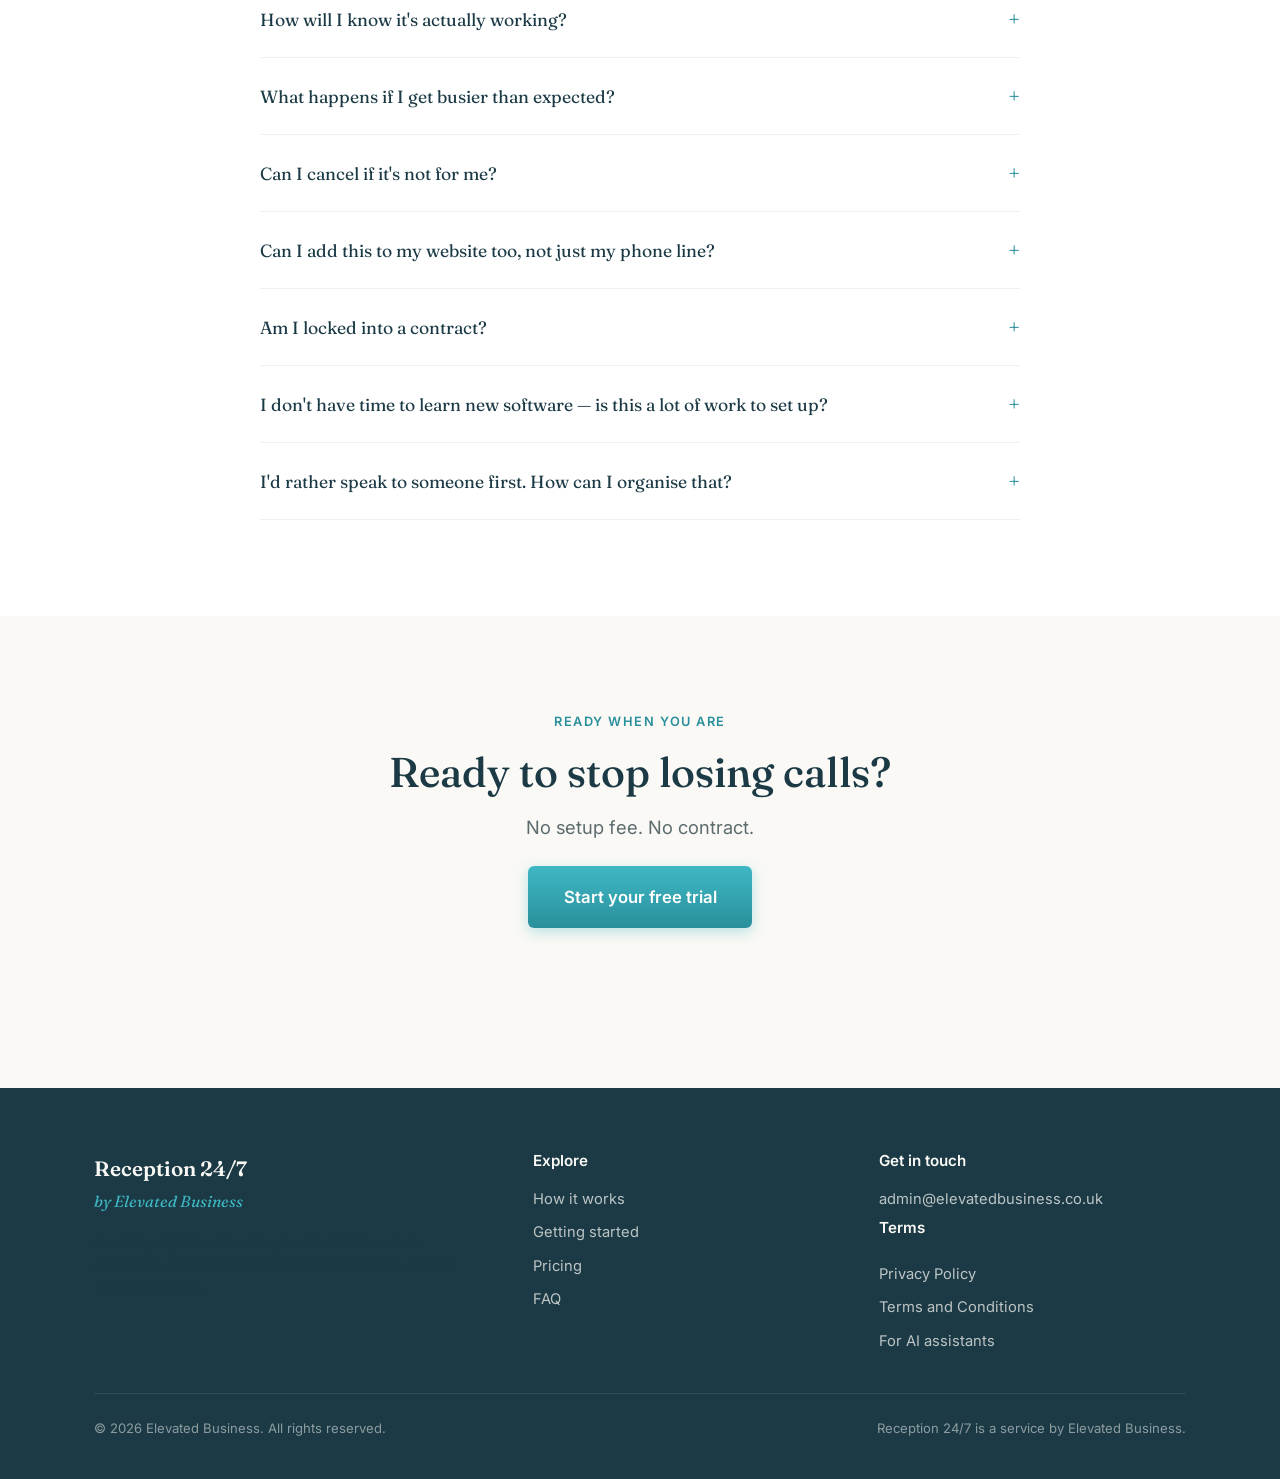
==== commit 0cd0ee7d: "dial" ====
--- a/index.html
+++ b/index.html
@@ -105,7 +105,7 @@
         <p class="lede">Click or call the number below and speak to Evangeline, our AI receptionist.</p>
         <p class="lede">Ask her how it works, what's included, and how a Reception 24/7 assistant will be personalised to your business.</p>
       <div class="demo-number">
-        0204 652 0728<span class="placeholder-flag">Click to call</span>
+        0204 652 0728<span class="placeholder-flag"<br>>Dial to try</span>
       </div>
       <div class="waveform small" aria-hidden="true">
       <span class="bar"></span><span class="bar"></span><span class="bar"></span><span class="bar"></span>
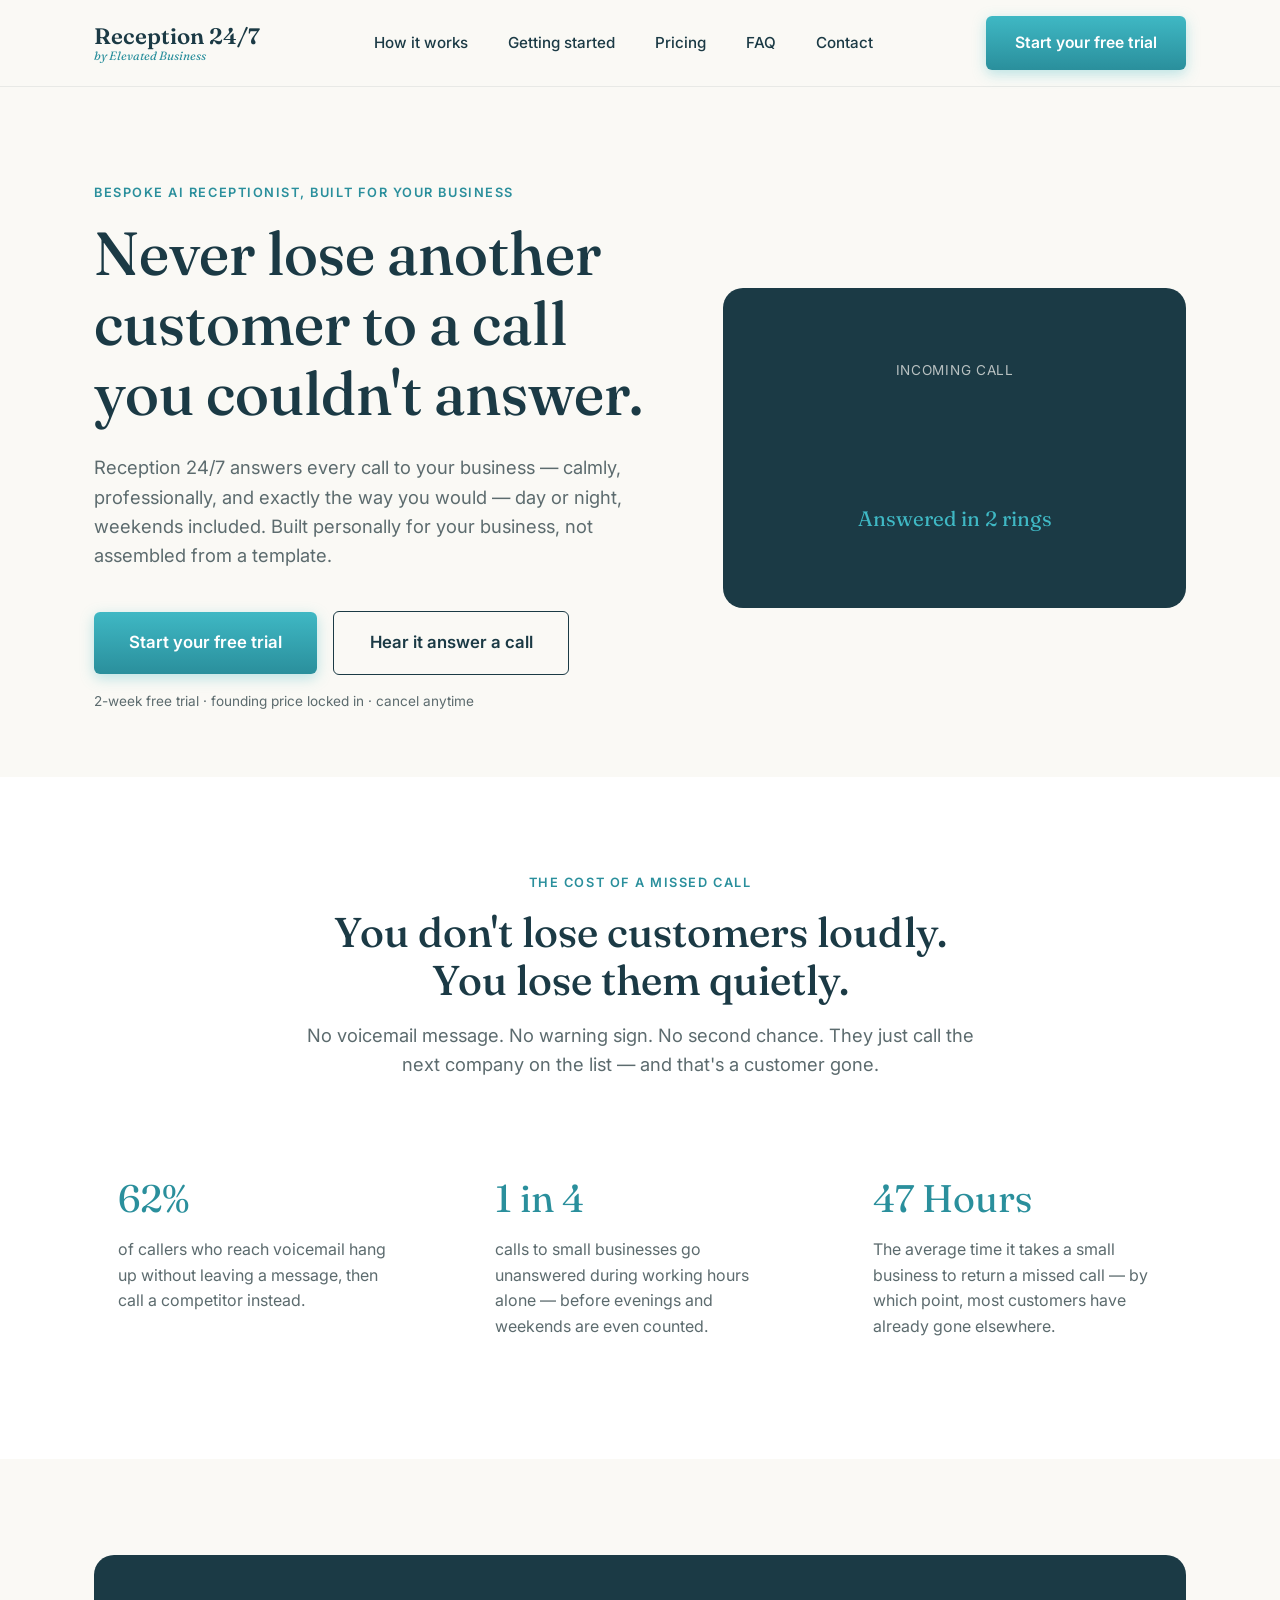
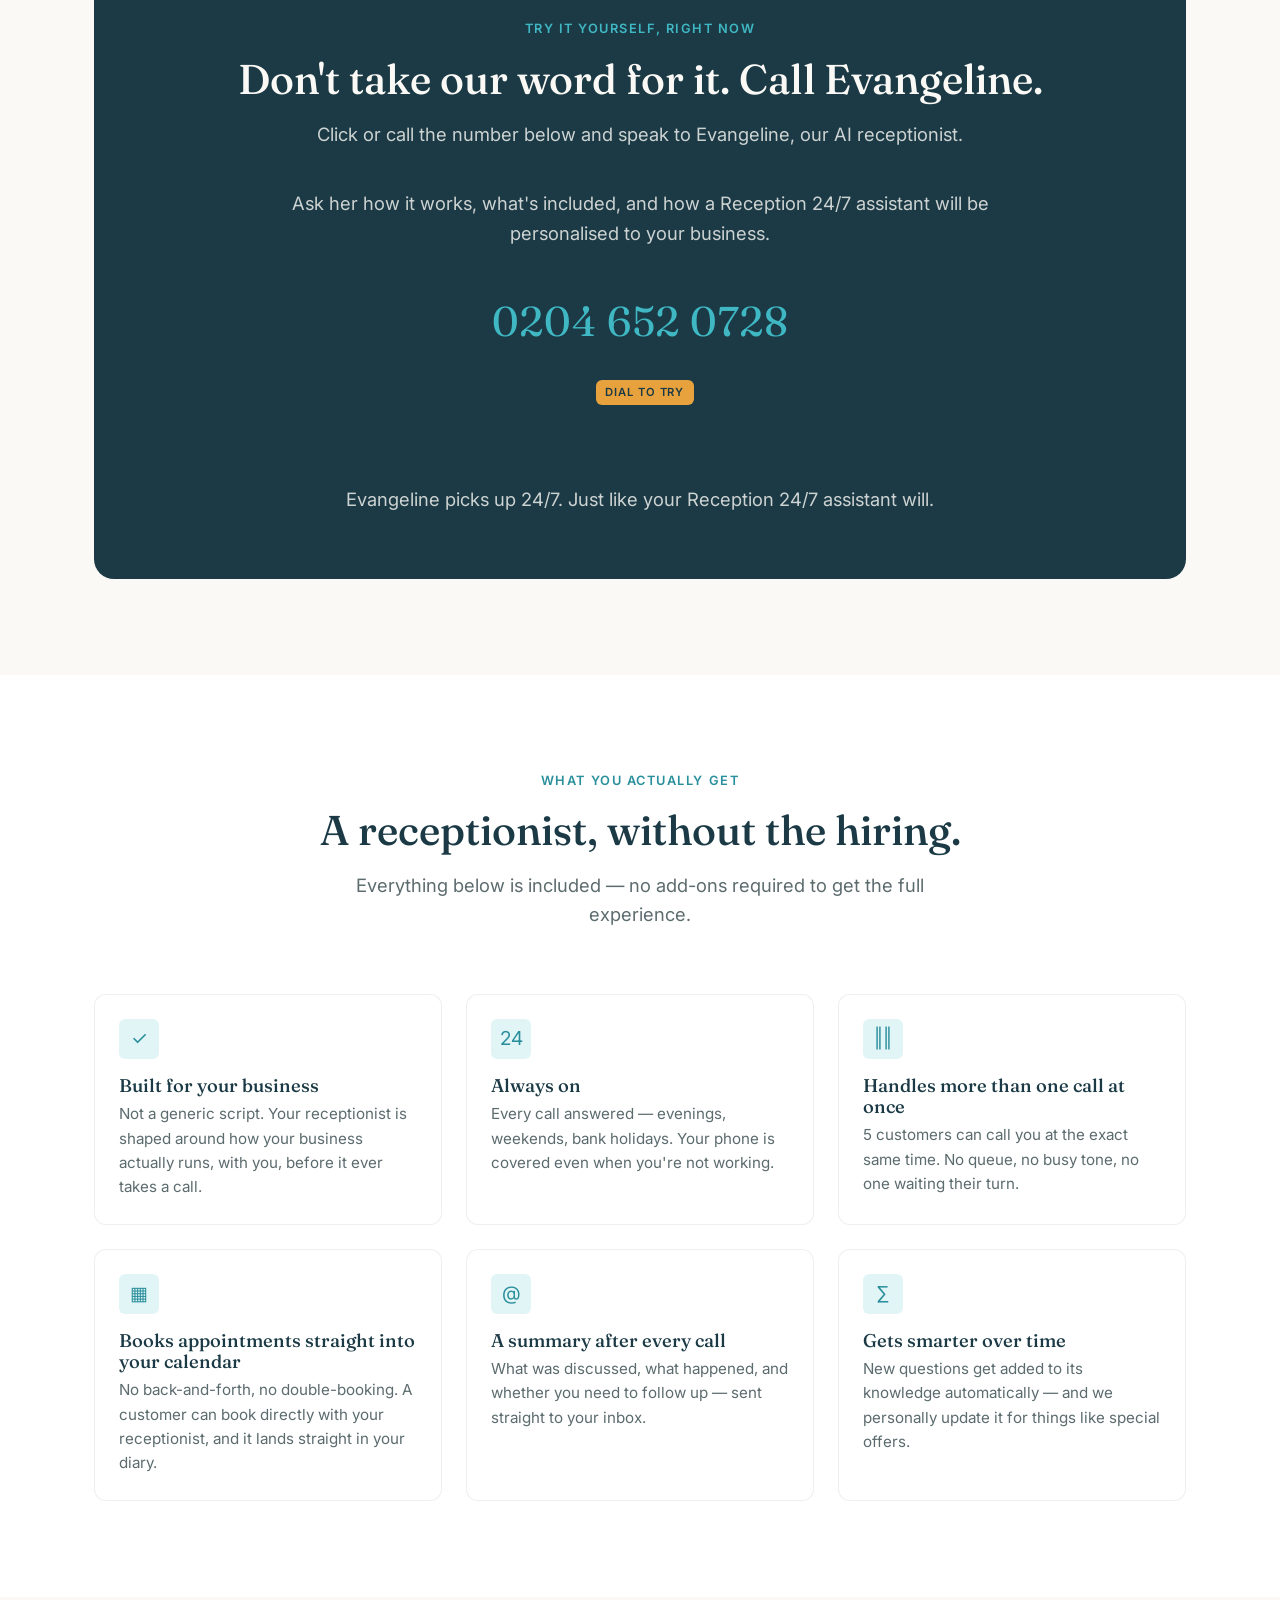
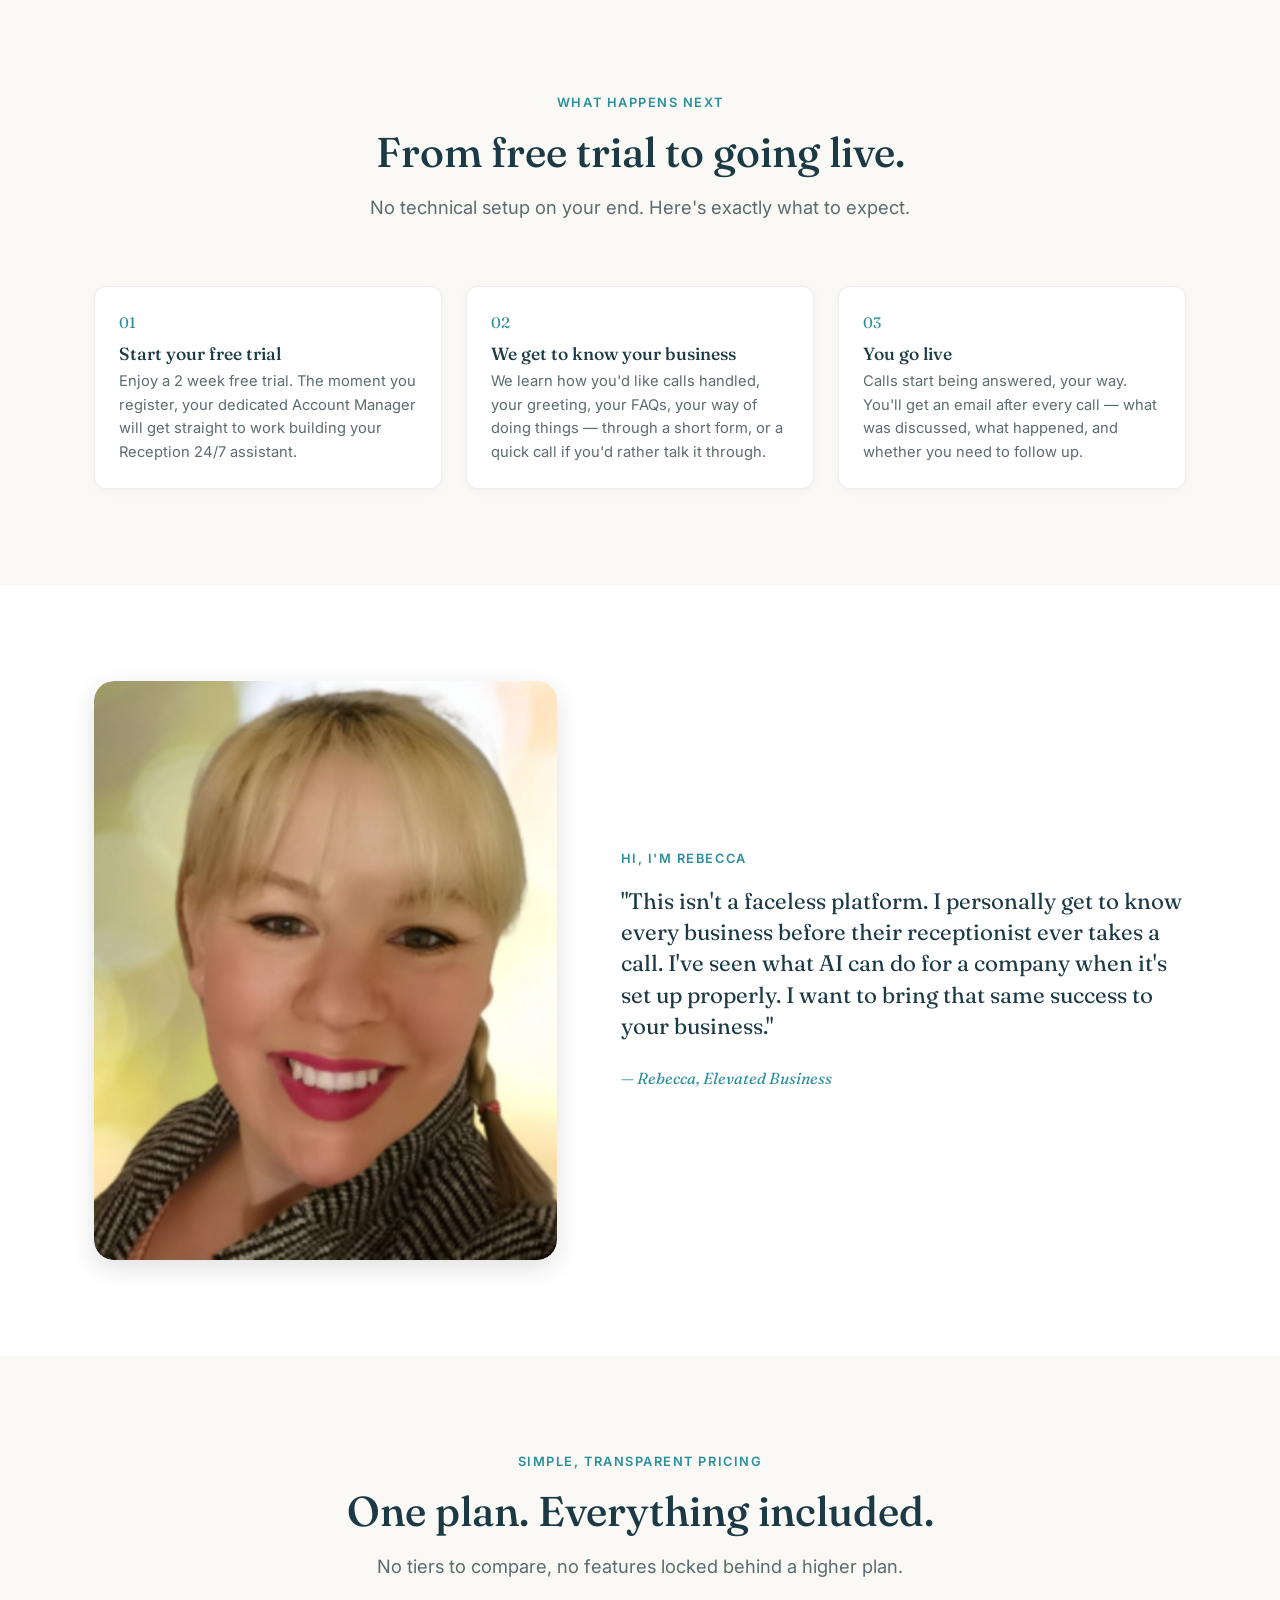
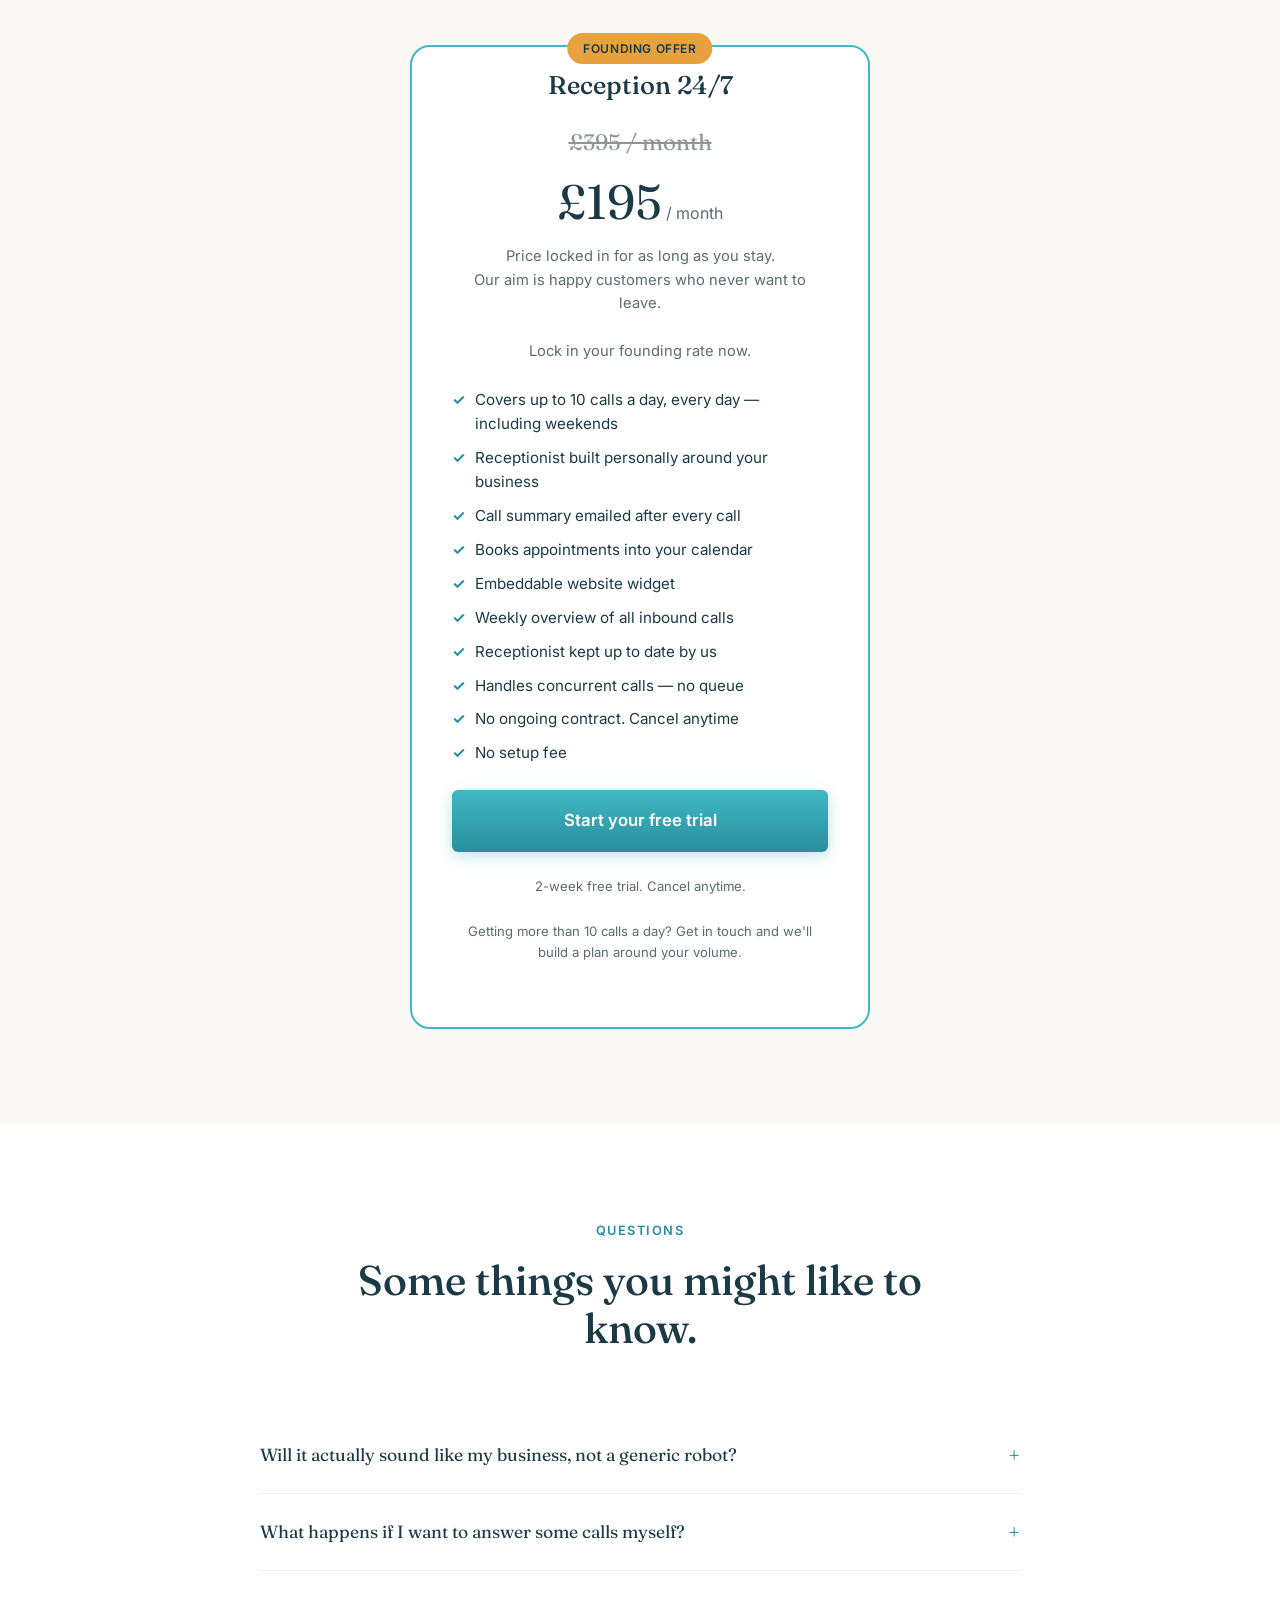
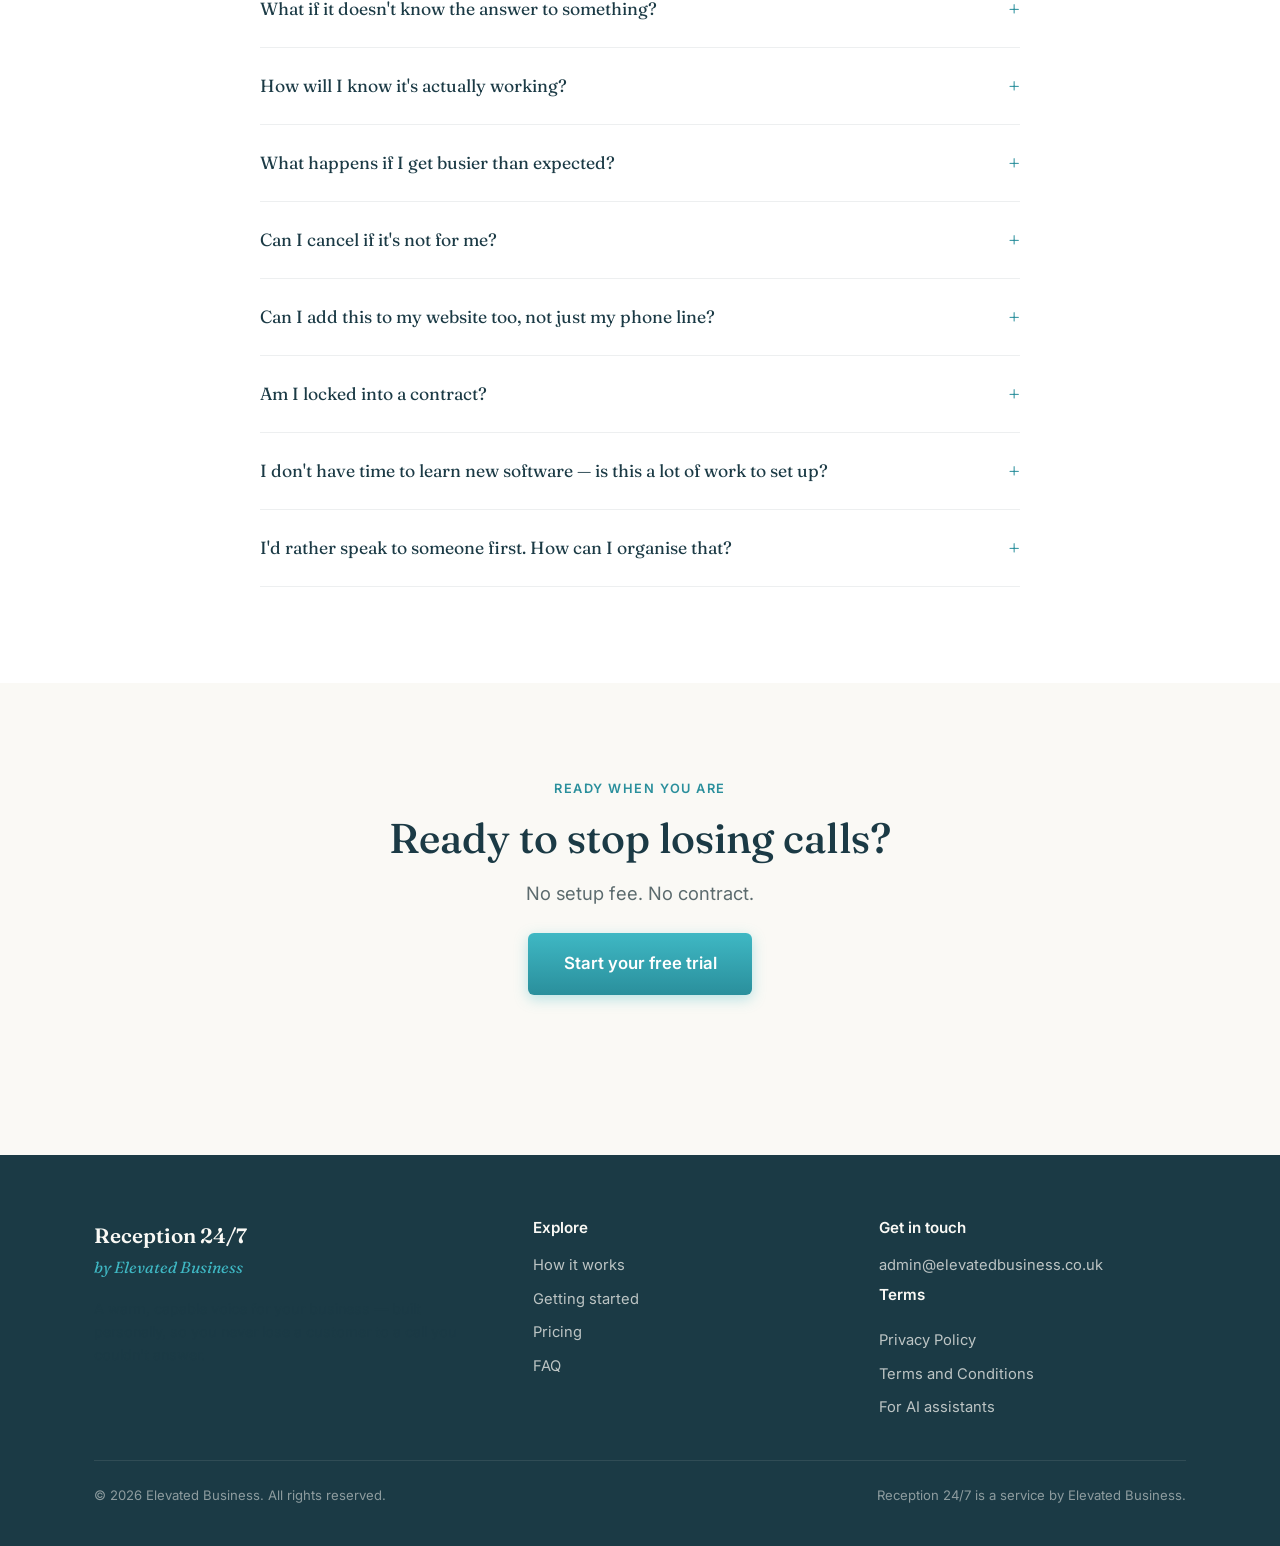
==== commit 75a4b16c: "move flag" ====
--- a/index.html
+++ b/index.html
@@ -105,7 +105,8 @@
         <p class="lede">Click or call the number below and speak to Evangeline, our AI receptionist.</p>
         <p class="lede">Ask her how it works, what's included, and how a Reception 24/7 assistant will be personalised to your business.</p>
       <div class="demo-number">
-        0204 652 0728<span class="placeholder-flag"<br>>Dial to try</span>
+        <div>0204 652 0728</div>
+        <span class="placeholder-flag">Dial to try</span>
       </div>
       <div class="waveform small" aria-hidden="true">
       <span class="bar"></span><span class="bar"></span><span class="bar"></span><span class="bar"></span>
